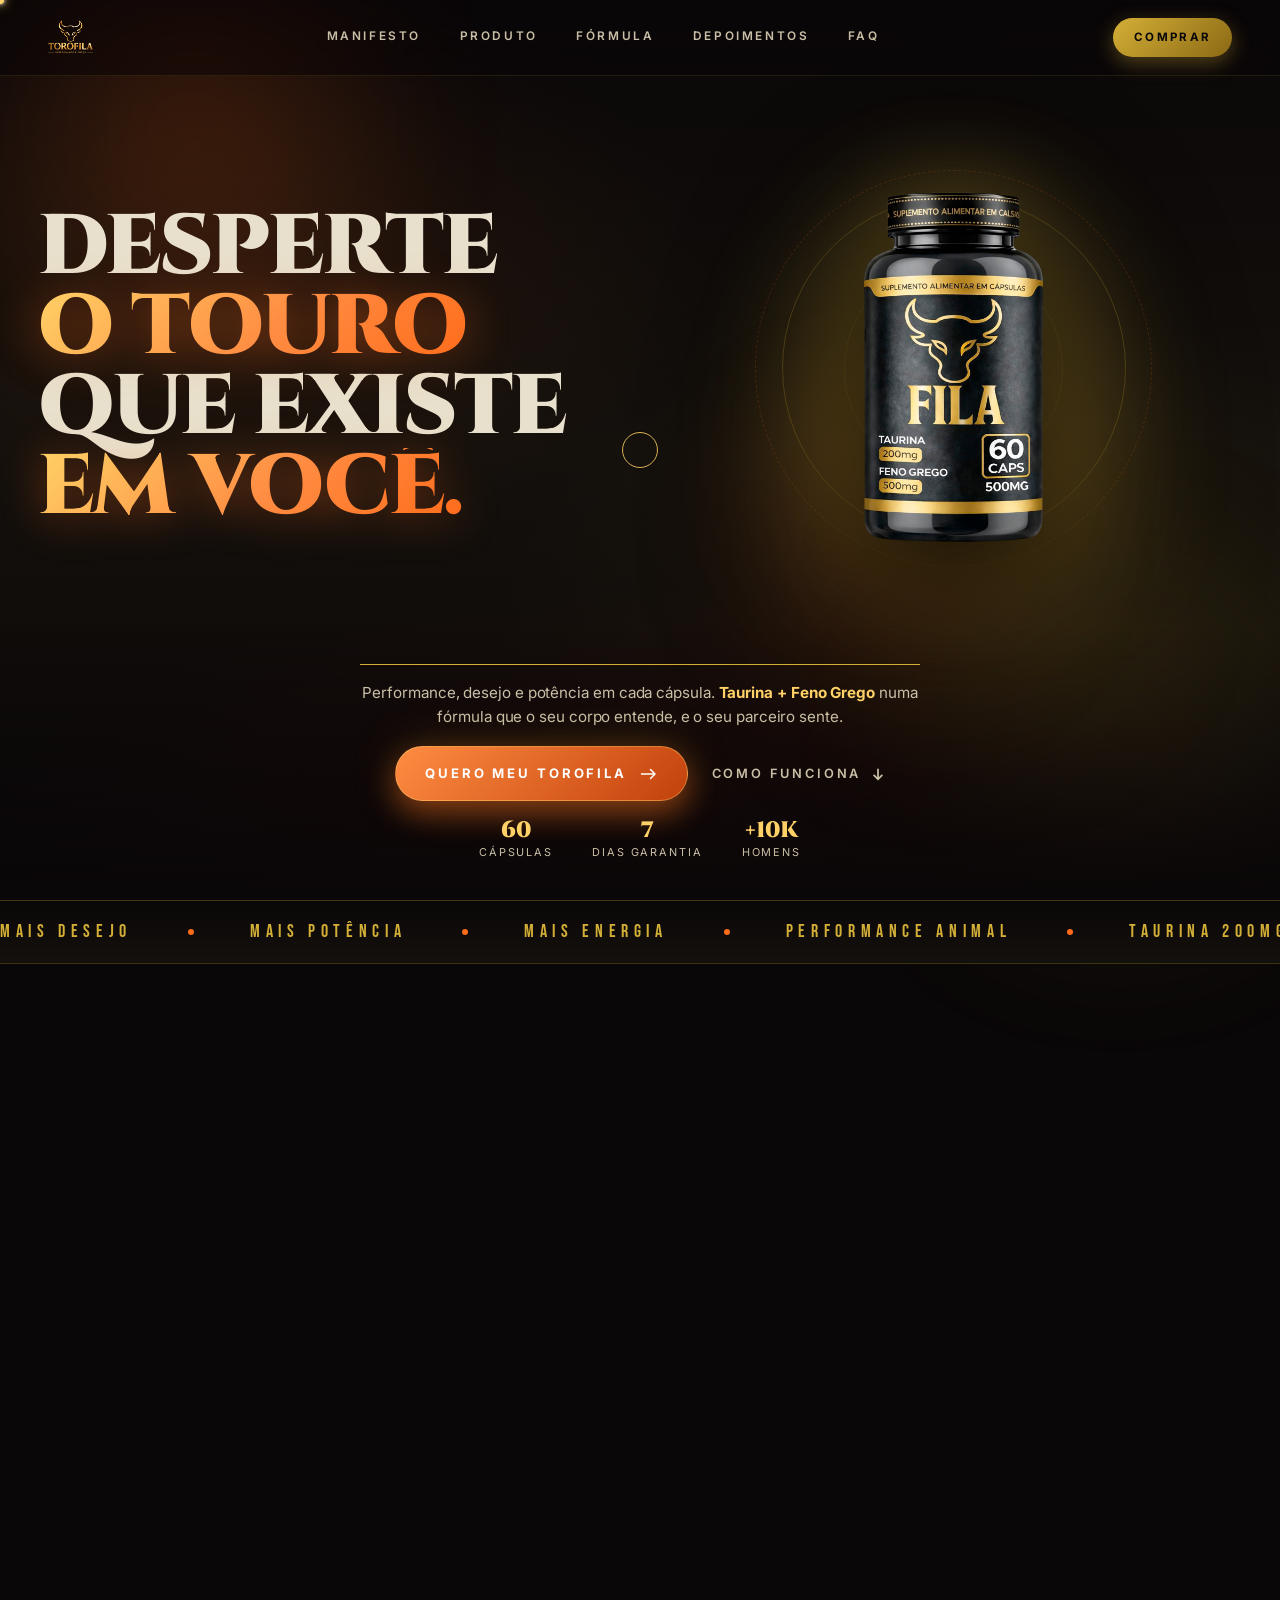
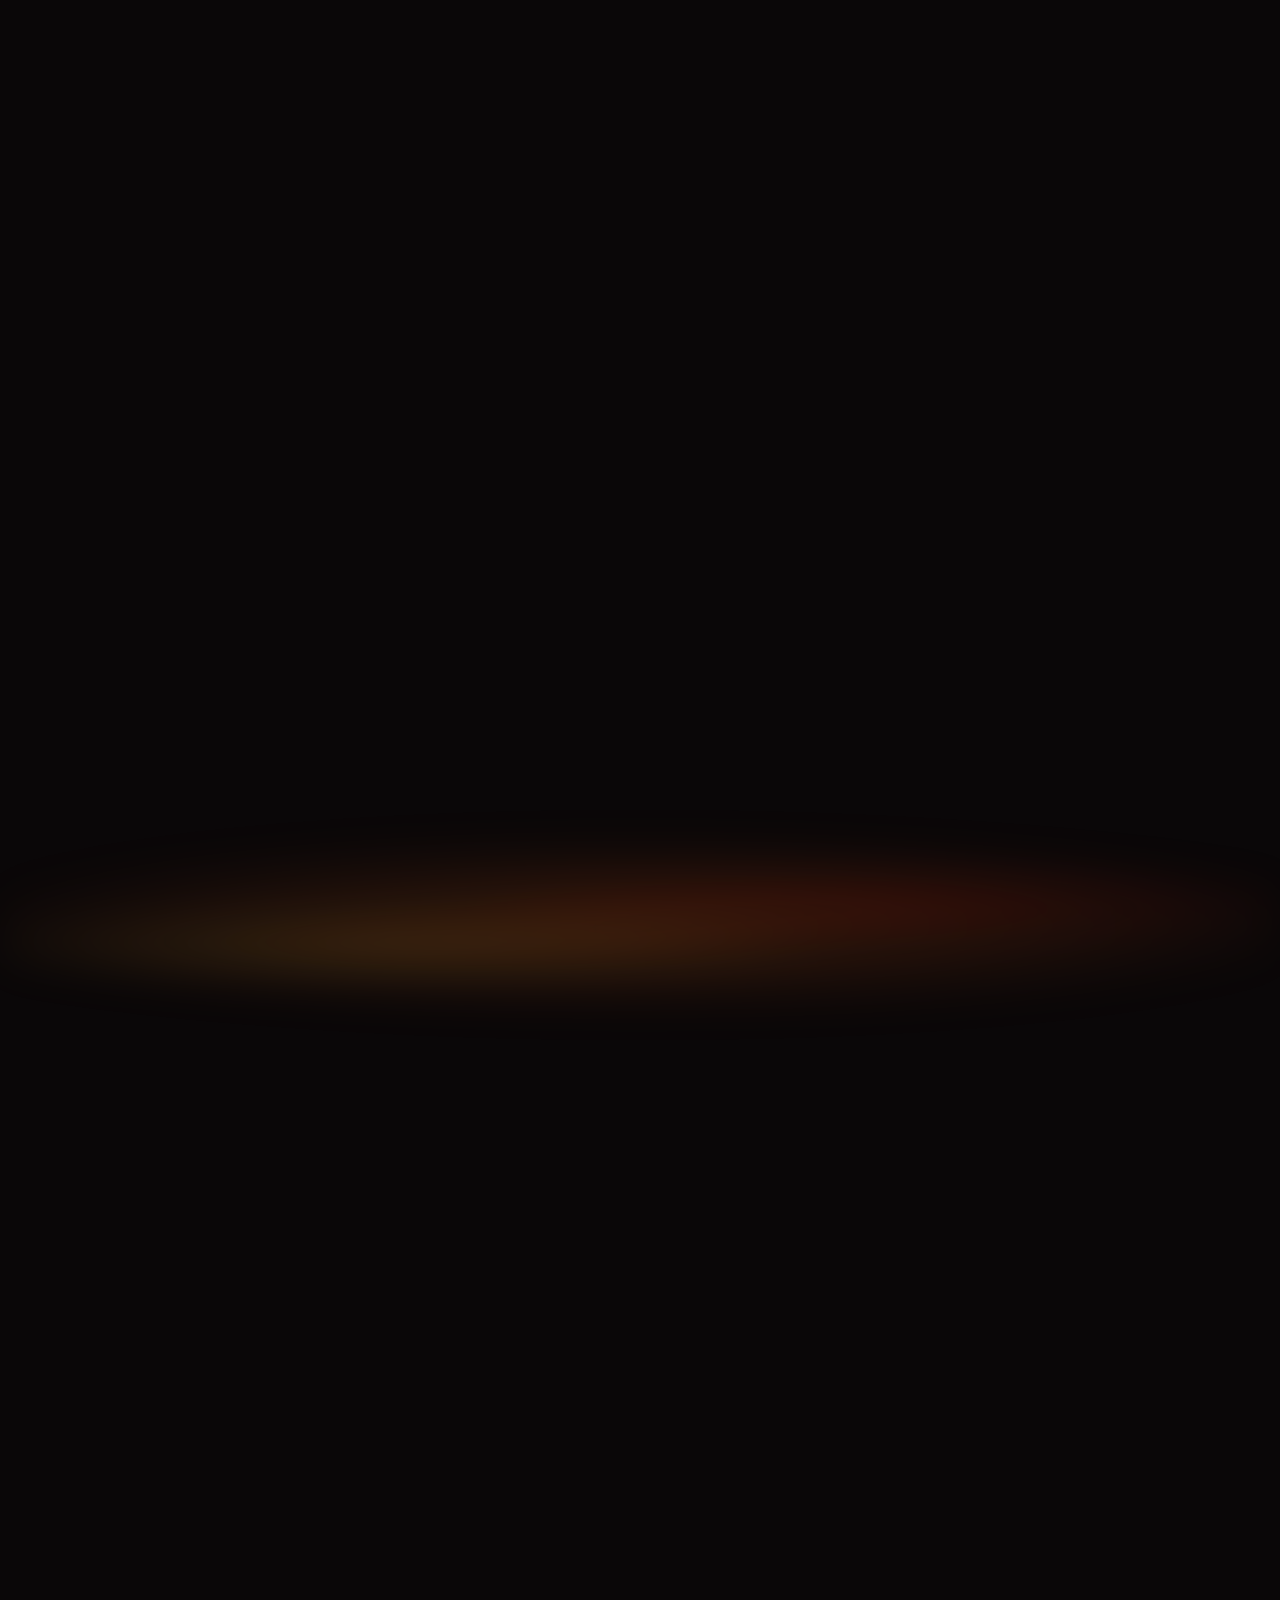
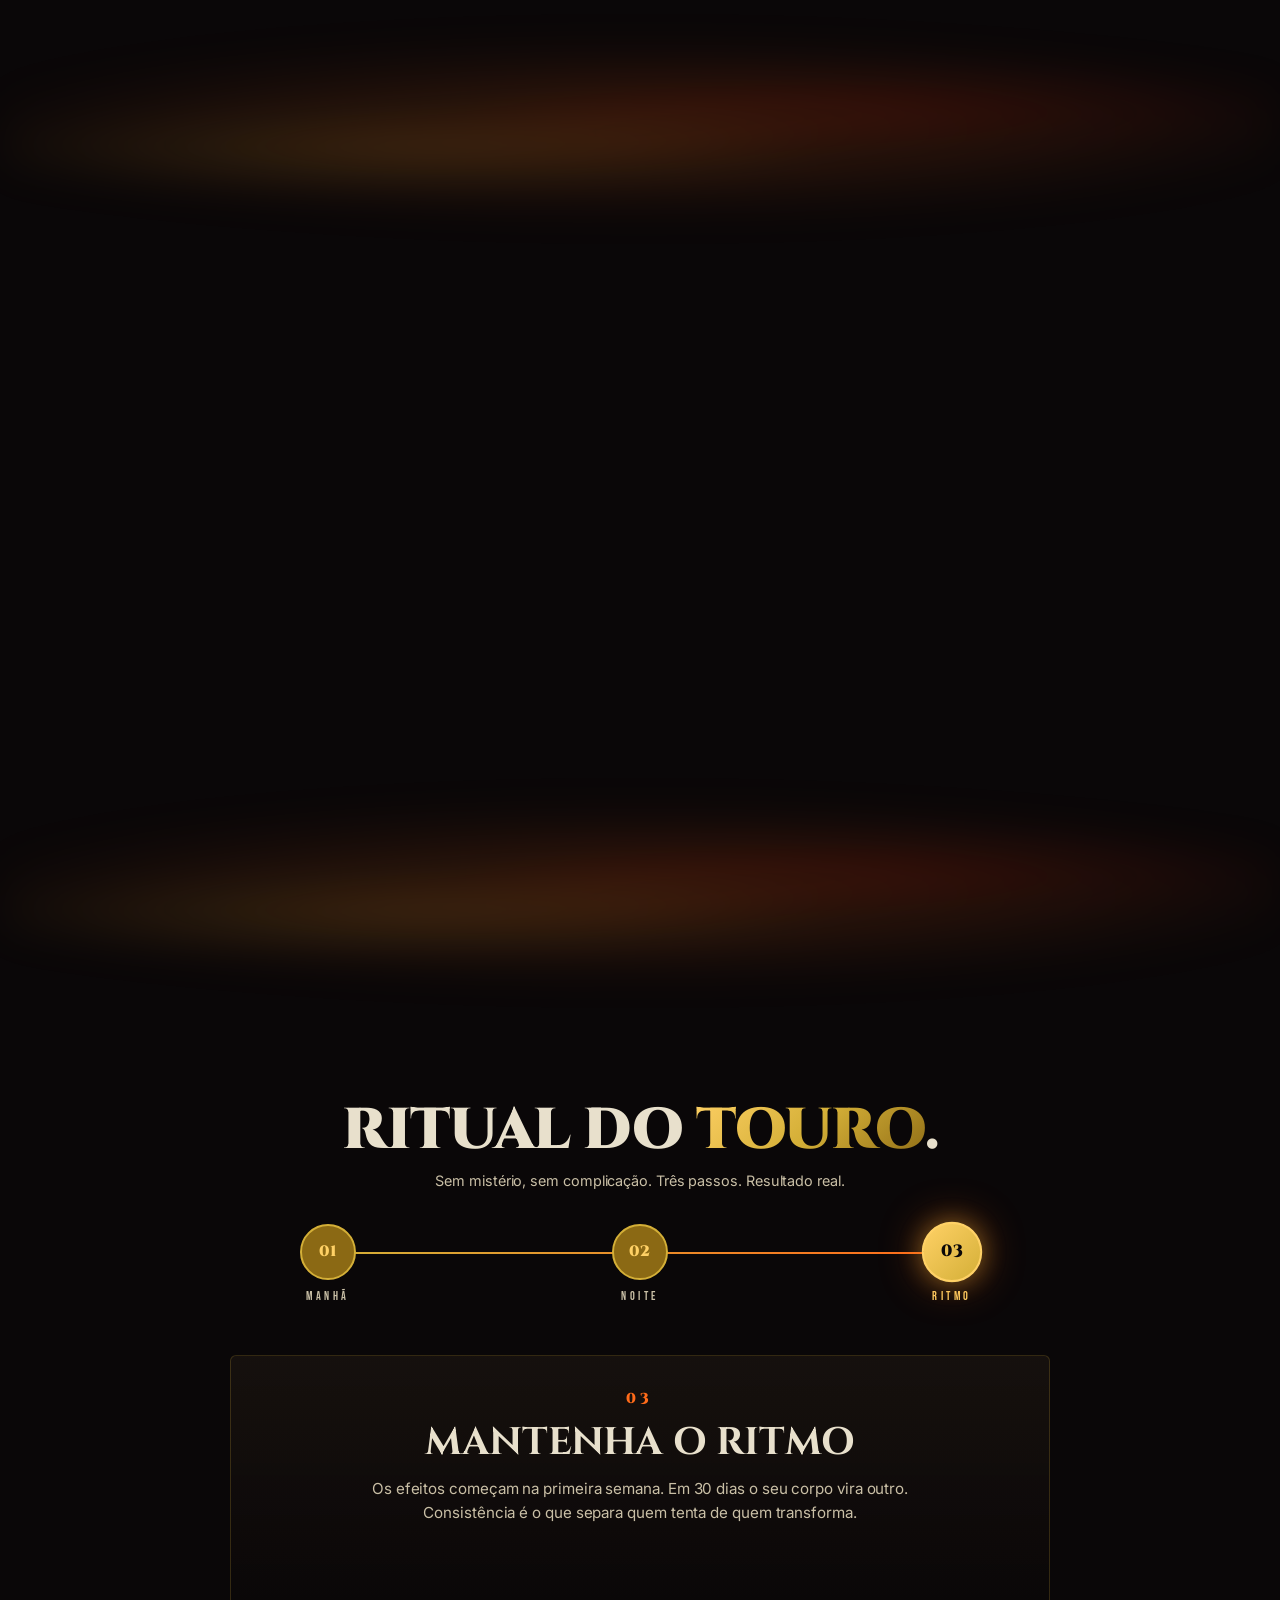
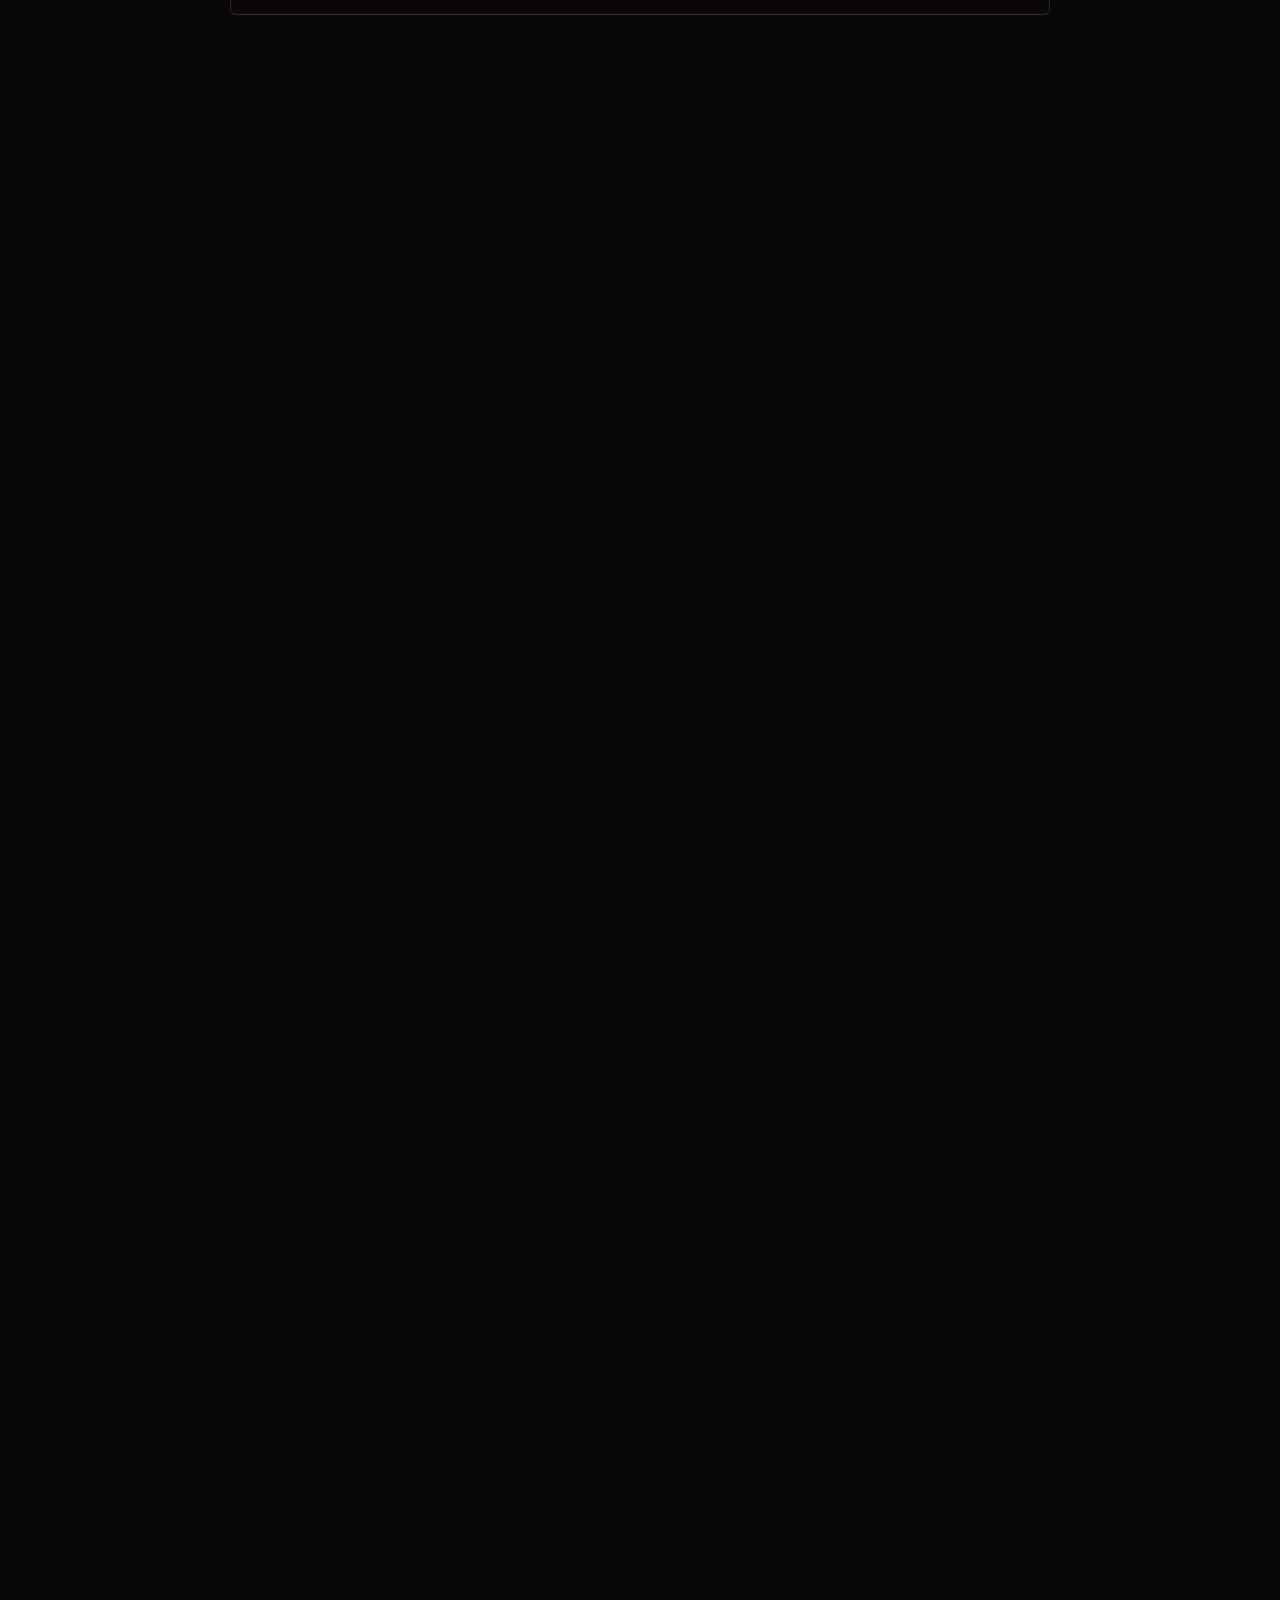
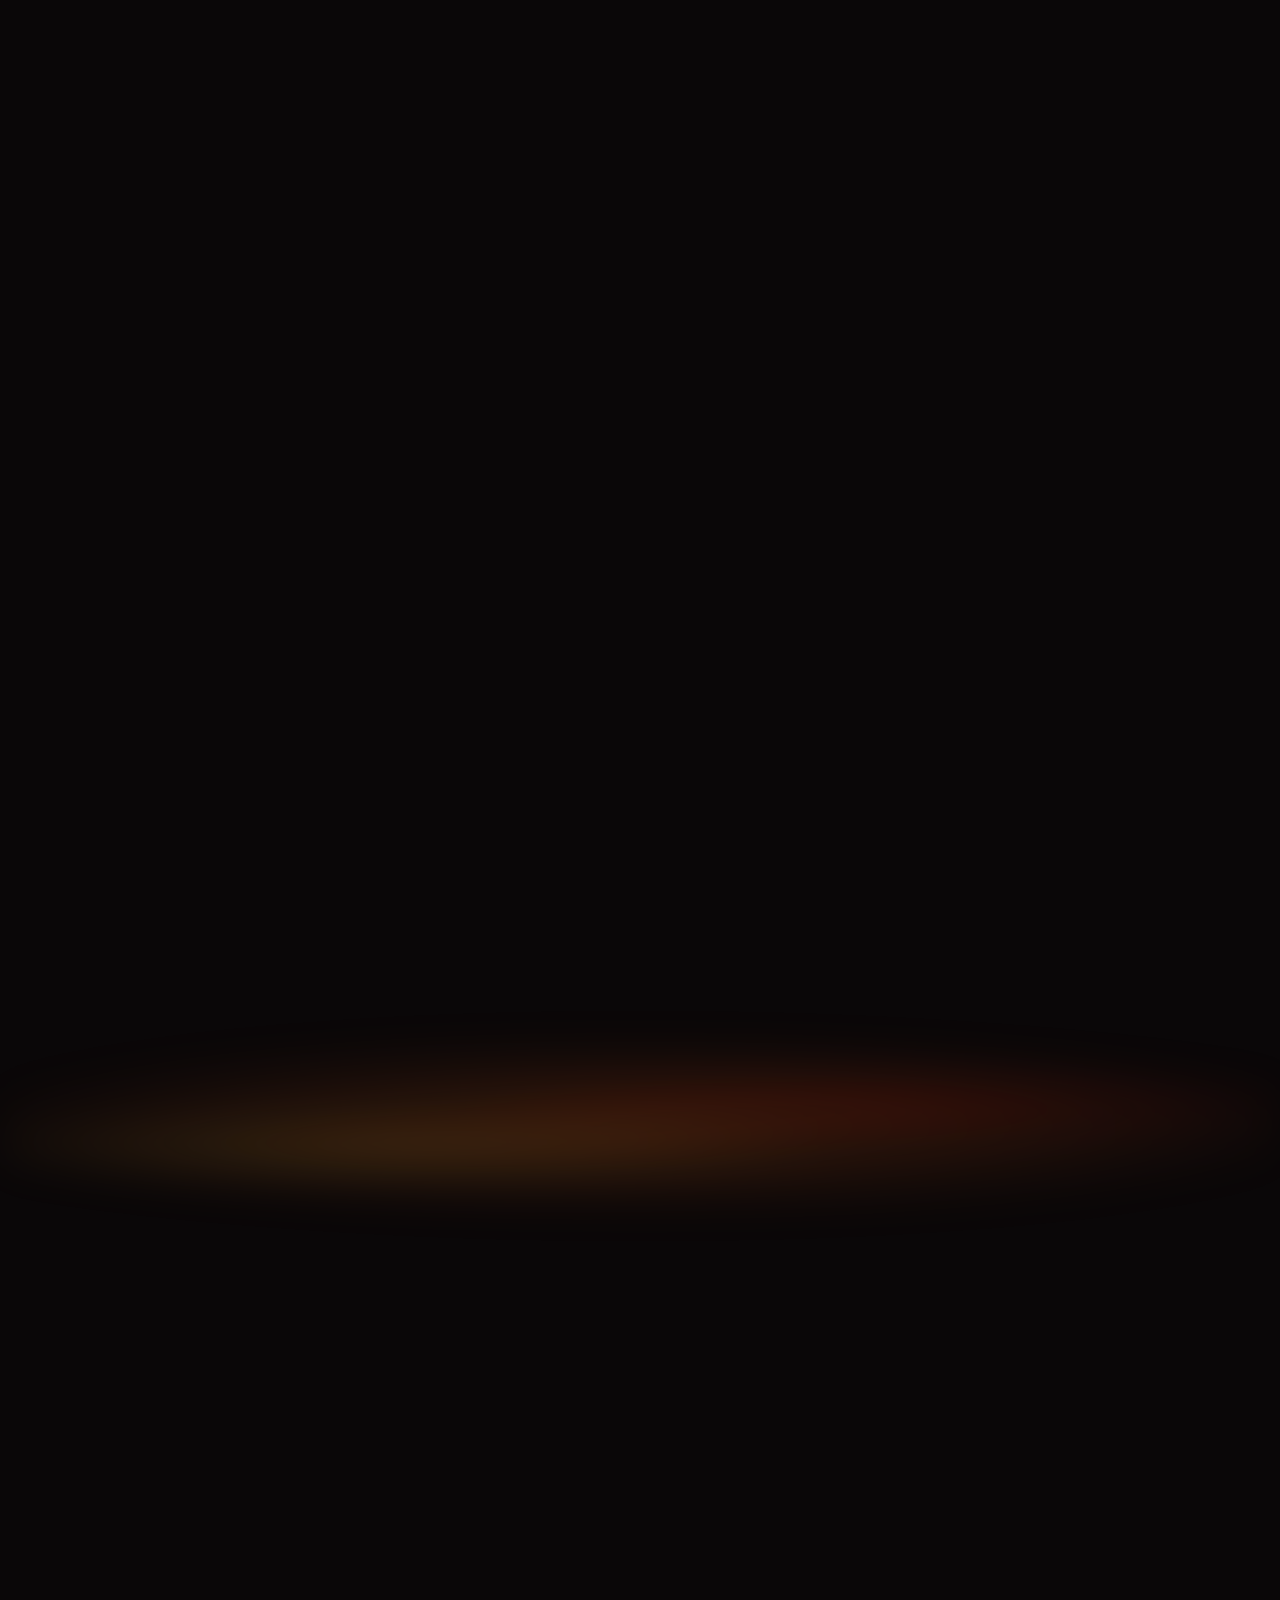
==== torofila-landing/index.html @ 02c619f7 "Add files via upload" ====
<!DOCTYPE html>
<html lang="pt-BR">
<head>
  <meta charset="UTF-8" />
  <meta name="viewport" content="width=device-width, initial-scale=1.0" />
  <title>Torofila — Performance, Desejo e Potência em Cápsula</title>

  <link rel="icon" type="image/png" href="assets/logo.png" />
  <link rel="apple-touch-icon" href="assets/logo.png" />

  <meta name="description" content="Torofila desperta o touro que existe em você. Taurina + Feno Grego em cápsula. Performance, desejo e potência onde importa." />
  <meta name="theme-color" content="#0A0708" />

  <meta property="og:type" content="website" />
  <meta property="og:title" content="Torofila — Desperte o Touro em Você" />
  <meta property="og:description" content="Taurina + Feno Grego. Mais desejo, mais performance, mais virilidade." />
  <meta property="og:image" content="assets/pote.png" />

  <meta name="twitter:card" content="summary_large_image" />
  <meta name="twitter:title" content="Torofila — Desperte o Touro em Você" />
  <meta name="twitter:description" content="Performance, desejo e potência em cápsula." />
  <meta name="twitter:image" content="assets/pote.png" />

  <link rel="preconnect" href="https://fonts.googleapis.com" />
  <link rel="preconnect" href="https://fonts.gstatic.com" crossorigin />
  <link href="https://fonts.googleapis.com/css2?family=Cinzel:wght@400;700;900&family=Bebas+Neue&family=Inter:wght@300;400;500;600;700&display=swap" rel="stylesheet" />

  <link rel="stylesheet" href="styles/reset.css" />
  <link rel="stylesheet" href="styles/main.css" />
</head>
<body class="is-loading">

<!-- ════════════════════════════════ LOADING ════════════════════════════════ -->
<div class="loader" id="loader" aria-hidden="true">
  <img class="loader__logo" src="assets/logo.png" alt="" />
  <span class="loader__line"></span>
</div>

<!-- ════════════════════════════════ ATMOSFERA ════════════════════════════════ -->
<div class="universe-bg" aria-hidden="true"></div>
<div class="universe-noise" aria-hidden="true"></div>
<div class="ember-cloud ember-cloud-1" aria-hidden="true"></div>
<div class="ember-cloud ember-cloud-2" aria-hidden="true"></div>
<div class="ember-cloud ember-cloud-3" aria-hidden="true"></div>
<div class="sparks-layer" aria-hidden="true">
  <span class="spark spark-1"></span>
  <span class="spark spark-2"></span>
  <span class="spark spark-3"></span>
  <span class="spark spark-4"></span>
  <span class="spark spark-5"></span>
  <span class="spark spark-6"></span>
  <span class="spark spark-7"></span>
  <span class="spark spark-8"></span>
</div>

<!-- ════════════════════════════════ CURSOR ════════════════════════════════ -->
<div class="cursor" aria-hidden="true">
  <span class="cursor__dot"></span>
  <span class="cursor__ring"></span>
</div>

<!-- ════════════════════════════════ PROGRESS ════════════════════════════════ -->
<div class="progress" id="progress" aria-hidden="true"></div>

<!-- ════════════════════════════════ NAV ════════════════════════════════ -->
<nav class="nav" id="nav">
  <a class="nav__logo" href="#hero" aria-label="Torofila">
    <img src="assets/logo.png" alt="Torofila" />
  </a>
  <ul class="nav__links">
    <li><a href="#manifesto">Manifesto</a></li>
    <li><a href="#produto">Produto</a></li>
    <li><a href="#formula">Fórmula</a></li>
    <li><a href="#depoimentos">Depoimentos</a></li>
    <li><a href="#faq">FAQ</a></li>
  </ul>
  <a class="nav__cta" href="#kits">
    <span>Comprar</span>
  </a>
</nav>

<!-- ════════════════════════════════ HERO ════════════════════════════════ -->
<section class="hero" id="hero">
  <div class="hero__title-wrap">
    <h1 class="hero__title">
      Desperte<br/>
      <em>o touro</em><br/>
      que existe<br/>
      <em>em você.</em>
    </h1>
  </div>

  <div class="hero__product">
    <span class="hero__product-ring" aria-hidden="true"></span>
    <span class="hero__product-glow" aria-hidden="true"></span>
    <div class="hero__product-img">
      <img src="assets/pote.png" alt="Pote Torofila, 60 cápsulas com taurina e feno grego" fetchpriority="high" decoding="async" />
    </div>
    <span class="hero__product-pedestal" aria-hidden="true"></span>
  </div>

  <div class="hero__bottom">
    <p class="hero__lede">
      Performance, desejo e potência em cada cápsula. <strong style="color: var(--gold-bright);">Taurina + Feno Grego</strong> numa fórmula que o seu corpo entende, e o seu parceiro sente.
    </p>
    <div class="hero__actions">
      <a class="btn-primary" href="#kits">
        <span>Quero meu Torofila</span>
        <svg viewBox="0 0 24 16" aria-hidden="true">
          <path d="M2 8 L20 8 M14 2 L20 8 L14 14" fill="none" stroke="currentColor" stroke-width="2" stroke-linecap="round" stroke-linejoin="round"/>
        </svg>
      </a>
      <a class="btn-ghost" href="#manifesto">
        <span>Como funciona</span>
        <svg viewBox="0 0 16 16" fill="none" stroke="currentColor" stroke-width="2"><path d="M8 2 L8 14 M3 9 L8 14 L13 9"/></svg>
      </a>
    </div>
    <div class="hero__quick-stats">
      <span><strong>60</strong>Cápsulas</span>
      <span><strong>7</strong>Dias garantia</span>
      <span><strong>+10K</strong>Homens</span>
    </div>
  </div>

  <span class="hero__floor" aria-hidden="true"></span>
</section>

<!-- ════════════════════════════════ MARQUEE ════════════════════════════════ -->
<div class="marquee">
  <div class="marquee__track">
    <span>Mais Desejo</span><i></i>
    <span>Mais Potência</span><i></i>
    <span>Mais Energia</span><i></i>
    <span>Performance Animal</span><i></i>
    <span>Taurina 200mg</span><i></i>
    <span>Feno Grego 500mg</span><i></i>
    <span>60 Cápsulas</span><i></i>
    <span>Frete Grátis</span><i></i>
    <span>Garantia 7 Dias</span><i></i>
    <!-- duplicado pra loop seamless -->
    <span>Mais Desejo</span><i></i>
    <span>Mais Potência</span><i></i>
    <span>Mais Energia</span><i></i>
    <span>Performance Animal</span><i></i>
    <span>Taurina 200mg</span><i></i>
    <span>Feno Grego 500mg</span><i></i>
    <span>60 Cápsulas</span><i></i>
    <span>Frete Grátis</span><i></i>
    <span>Garantia 7 Dias</span><i></i>
  </div>
</div>

<!-- ════════════════════════════════ MANIFESTO ════════════════════════════════ -->
<section class="manifesto reveal" id="manifesto">
  <div class="manifesto__bg" aria-hidden="true">
    <img src="assets/bg-manifesto-clean.jpg" alt="" loading="lazy" decoding="async" onerror="this.src='assets/bg-manifesto.jpg'" />
  </div>
  <div class="manifesto__overlay" aria-hidden="true"></div>
  <div class="manifesto__grain" aria-hidden="true"></div>

  <div class="manifesto__content">
    <p class="manifesto__big">
      Não é só sobre <em>desempenho.</em><br/>
      É sobre o <em>homem</em> que você ainda pode ser.
    </p>
    <p class="manifesto__lede">
      O cansaço chegou cedo. A vontade sumiu sem avisar. Você vê no espelho um cara que ainda tem fôlego, mas o corpo joga contra. <strong style="color: var(--gold-bright);">Torofila não é mágica, é química.</strong> Taurina e Feno Grego são compostos que o seu corpo conhece, e que faltavam pra você voltar a sentir tesão, vigor e confiança onde mais importa.
    </p>
  </div>
</section>

<!-- ════════════════════════════════ PAIN POINTS ════════════════════════════════ -->
<section class="section reveal">
  <div class="section__inner">
    <div class="section__head">
      <h2 class="section__title">Você <em>não está sozinho</em>.</h2>
      <p class="section__sub">A queda de libido e energia atinge 1 em cada 3 homens depois dos 30. Mas isso não precisa ser o seu novo normal.</p>
    </div>

    <div class="pain-grid">
      <div class="pain-card">
        <div class="pain-card__icon">
          <svg viewBox="0 0 24 24" fill="none" stroke="currentColor" stroke-width="2" stroke-linecap="round" stroke-linejoin="round"><circle cx="12" cy="12" r="10"/><path d="M8 15s1.5-2 4-2 4 2 4 2"/><line x1="9" y1="9" x2="9.01" y2="9"/><line x1="15" y1="9" x2="15.01" y2="9"/></svg>
        </div>
        <h3 class="pain-card__title">A vontade sumiu</h3>
        <p class="pain-card__text">Acabou o dia, deita na cama e dorme. O desejo que era automático virou exceção rara.</p>
      </div>

      <div class="pain-card">
        <div class="pain-card__icon">
          <svg viewBox="0 0 24 24" fill="none" stroke="currentColor" stroke-width="2" stroke-linecap="round" stroke-linejoin="round"><polyline points="13 2 3 14 12 14 11 22 21 10 12 10 13 2"/></svg>
        </div>
        <h3 class="pain-card__title">Cansaço o dia inteiro</h3>
        <p class="pain-card__text">Café não resolve mais. Você acorda já sem energia pro que o dia exige, quanto mais pra noite.</p>
      </div>

      <div class="pain-card">
        <div class="pain-card__icon">
          <svg viewBox="0 0 24 24" fill="none" stroke="currentColor" stroke-width="2" stroke-linecap="round" stroke-linejoin="round"><path d="M19 21l-7-5-7 5V5a2 2 0 0 1 2-2h10a2 2 0 0 1 2 2v16z"/></svg>
        </div>
        <h3 class="pain-card__title">Performance abaixo</h3>
        <p class="pain-card__text">Não é só o desempenho: é a confiança que vai junto. E disso ninguém quer falar.</p>
      </div>

      <div class="pain-card">
        <div class="pain-card__icon">
          <svg viewBox="0 0 24 24" fill="none" stroke="currentColor" stroke-width="2" stroke-linecap="round" stroke-linejoin="round"><path d="M21 12.79A9 9 0 1 1 11.21 3 7 7 0 0 0 21 12.79z"/></svg>
        </div>
        <h3 class="pain-card__title">Insônia ou sono pesado</h3>
        <p class="pain-card__text">Dorme mal, acorda travado. O sono não recarrega mais — só passa o tempo.</p>
      </div>

      <div class="pain-card">
        <div class="pain-card__icon">
          <svg viewBox="0 0 24 24" fill="none" stroke="currentColor" stroke-width="2" stroke-linecap="round" stroke-linejoin="round"><path d="M12 2L2 7l10 5 10-5-10-5z"/><path d="M2 17l10 5 10-5"/><path d="M2 12l10 5 10-5"/></svg>
        </div>
        <h3 class="pain-card__title">Tomou tudo que prometia</h3>
        <p class="pain-card__text">Já gastou em produto que prometia milagre e entregou efeito colateral. Cansou.</p>
      </div>

      <div class="pain-card">
        <div class="pain-card__icon">
          <svg viewBox="0 0 24 24" fill="none" stroke="currentColor" stroke-width="2" stroke-linecap="round" stroke-linejoin="round"><circle cx="12" cy="12" r="10"/><line x1="12" y1="8" x2="12" y2="12"/><line x1="12" y1="16" x2="12.01" y2="16"/></svg>
        </div>
        <h3 class="pain-card__title">Não fala disso com ninguém</h3>
        <p class="pain-card__text">Falar de "performance" virou tabu. Mas calar só piora, porque o corpo continua pedindo solução.</p>
      </div>
    </div>
  </div>
</section>

<div class="divider"></div>

<!-- ════════════════════════════════ PRODUCT SHOWCASE ════════════════════════════════ -->
<section class="product-showcase reveal" id="produto">
  <div class="product-showcase__inner">
    <div class="product-showcase__visual">
      <span class="product-bg-text" aria-hidden="true">FILA</span>
      <span class="product-img-glow" aria-hidden="true"></span>
      <div class="product-img">
        <img src="assets/pote.png" alt="Pote Torofila — 60 cápsulas com taurina e feno grego" loading="lazy" decoding="async" />
      </div>
    </div>

    <div class="product-showcase__copy">
      <h2>Fórmula que <em>acorda</em> o homem.</h2>
      <p style="font-size: 1.05rem; line-height: 1.6; color: var(--bone-soft); max-width: 50ch;">
        Cápsula de origem natural, vegetal, sem hormônio sintético. Combina dois compostos que a ciência conhece há décadas em uma dose que faz diferença real, não placebo.
      </p>

      <ul class="benefits-list">
        <li>
          <svg viewBox="0 0 24 24" fill="none" stroke="currentColor" stroke-width="2.5" stroke-linecap="round" stroke-linejoin="round"><polyline points="20 6 9 17 4 12"/></svg>
          <span><strong>Aumenta a libido:</strong> desejo de volta, sem espera nem desculpa.</span>
        </li>
        <li>
          <svg viewBox="0 0 24 24" fill="none" stroke="currentColor" stroke-width="2.5" stroke-linecap="round" stroke-linejoin="round"><polyline points="20 6 9 17 4 12"/></svg>
          <span><strong>Mais energia e vigor:</strong> pro treino, pro trabalho e pra noite.</span>
        </li>
        <li>
          <svg viewBox="0 0 24 24" fill="none" stroke="currentColor" stroke-width="2.5" stroke-linecap="round" stroke-linejoin="round"><polyline points="20 6 9 17 4 12"/></svg>
          <span><strong>Performance e potência:</strong> desempenho que dura entre quatro paredes.</span>
        </li>
        <li>
          <svg viewBox="0 0 24 24" fill="none" stroke="currentColor" stroke-width="2.5" stroke-linecap="round" stroke-linejoin="round"><polyline points="20 6 9 17 4 12"/></svg>
          <span><strong>Recuperação muscular:</strong> taurina ajuda o seu corpo a aguentar mais.</span>
        </li>
        <li>
          <svg viewBox="0 0 24 24" fill="none" stroke="currentColor" stroke-width="2.5" stroke-linecap="round" stroke-linejoin="round"><polyline points="20 6 9 17 4 12"/></svg>
          <span><strong>Sem efeitos colaterais:</strong> fórmula natural, sem causar dependência.</span>
        </li>
        <li>
          <svg viewBox="0 0 24 24" fill="none" stroke="currentColor" stroke-width="2.5" stroke-linecap="round" stroke-linejoin="round"><polyline points="20 6 9 17 4 12"/></svg>
          <span><strong>Confiança de volta:</strong> porque o corpo manda recado pra cabeça.</span>
        </li>
      </ul>
    </div>
  </div>
</section>

<div class="divider"></div>

<!-- ════════════════════════════════ FÓRMULA ════════════════════════════════ -->
<section class="formula reveal" id="formula">
  <div class="section__inner">
    <div class="section__head">
      <h2 class="section__title">Duas moléculas. <em>Uma missão.</em></h2>
      <p class="section__sub">Não é fórmula secreta nem ingrediente exótico. É química que o corpo masculino reconhece, em dose que entrega resultado.</p>
    </div>

    <div class="formula__grid">
      <article class="formula-card">
        <span class="formula-card__badge">Composto 01</span>
        <h3 class="formula-card__name">Taurina</h3>
        <span class="formula-card__dose">200 mg · por cápsula</span>
        <p class="formula-card__text">
          Aminoácido condicional que o corpo produz, mas em quantidade insuficiente depois dos 30. Atua direto no sistema nervoso central, melhora foco, ajuda a recuperação muscular e regula a circulação. Resultado prático: mais energia mental e física no momento certo.
        </p>
        <ul class="formula-card__pills">
          <li>Energia</li>
          <li>Foco</li>
          <li>Circulação</li>
          <li>Recuperação</li>
        </ul>
      </article>

      <article class="formula-card">
        <span class="formula-card__badge">Composto 02</span>
        <h3 class="formula-card__name">Feno-Grego</h3>
        <span class="formula-card__dose">500 mg · por cápsula</span>
        <p class="formula-card__text">
          Erva milenar usada há mais de 3.000 anos em culturas que valorizavam virilidade. Estudos modernos mostram impacto direto na regulação dos níveis de testosterona livre, libido e desempenho sexual masculino. Não é mito: é planta que faz o homem voltar a sentir o homem.
        </p>
        <ul class="formula-card__pills">
          <li>Libido</li>
          <li>Testosterona</li>
          <li>Performance</li>
          <li>Vigor</li>
        </ul>
      </article>
    </div>
  </div>
</section>

<div class="divider"></div>

<!-- ════════════════════════════════ RITUAL · jornada scroll-driven ════════════════════════════════ -->
<section class="ritual-journey" id="ritual" data-steps="3">
  <div class="ritual-journey__sticky">
    <div class="ritual-journey__head">
      <h2 class="section__title">Ritual do <em>Touro</em>.</h2>
      <p class="section__sub">Sem mistério, sem complicação. Três passos. Resultado real.</p>
    </div>

    <div class="ritual-journey__progress">
      <div class="ritual-journey__progress-track">
        <div class="ritual-journey__progress-fill" id="ritualProgressFill"></div>
      </div>
      <div class="ritual-journey__dots">
        <button class="ritual-journey__dot is-active" data-idx="0" type="button">
          <span class="ritual-journey__dot-num">01</span>
          <span class="ritual-journey__dot-label">Manhã</span>
        </button>
        <button class="ritual-journey__dot" data-idx="1" type="button">
          <span class="ritual-journey__dot-num">02</span>
          <span class="ritual-journey__dot-label">Noite</span>
        </button>
        <button class="ritual-journey__dot" data-idx="2" type="button">
          <span class="ritual-journey__dot-num">03</span>
          <span class="ritual-journey__dot-label">Ritmo</span>
        </button>
      </div>
    </div>

    <div class="ritual-journey__stage">
      <article class="ritual-journey__step is-active" data-idx="0">
        <span class="ritual-journey__step-num">01</span>
        <h3 class="ritual-journey__step-title">Tome de manhã</h3>
        <p class="ritual-journey__step-text">Uma cápsula com água, em jejum ou no café. Começa a agir já no primeiro dia, despertando o corpo antes do mundo despertar você.</p>
      </article>
      <article class="ritual-journey__step" data-idx="1">
        <span class="ritual-journey__step-num">02</span>
        <h3 class="ritual-journey__step-title">Reforce à noite</h3>
        <p class="ritual-journey__step-text">Outra cápsula 30 a 40 minutos antes da relação ou do treino mais pesado. É aí que o pico aparece, e o seu corpo entrega o que prometeu.</p>
      </article>
      <article class="ritual-journey__step" data-idx="2">
        <span class="ritual-journey__step-num">03</span>
        <h3 class="ritual-journey__step-title">Mantenha o ritmo</h3>
        <p class="ritual-journey__step-text">Os efeitos começam na primeira semana. Em 30 dias o seu corpo vira outro. Consistência é o que separa quem tenta de quem transforma.</p>
      </article>
    </div>
  </div>
</section>

<!-- ════════════════════════════════ STATS ════════════════════════════════ -->
<section class="stats reveal">
  <div class="section__inner">
    <div class="stats__grid">
      <div class="stat">
        <div class="stat__num"><span data-count="10000">0</span>+</div>
        <div class="stat__label">Homens<br/>Despertaram</div>
      </div>
      <div class="stat">
        <div class="stat__num"><span data-count="97">0</span>%</div>
        <div class="stat__label">Recomendariam<br/>a um amigo</div>
      </div>
      <div class="stat">
        <div class="stat__num"><span data-count="7">0</span></div>
        <div class="stat__label">Dias de<br/>Garantia total</div>
      </div>
      <div class="stat">
        <div class="stat__num"><span data-count="60">0</span></div>
        <div class="stat__label">Cápsulas<br/>por pote</div>
      </div>
    </div>
  </div>
</section>

<!-- ════════════════════════════════ DEPOIMENTOS ════════════════════════════════ -->
<section class="testimonials reveal" id="depoimentos">
  <div class="section__inner">
    <div class="section__head">
      <h2 class="section__title">Homens que <em>voltaram</em> pra dentro de casa.</h2>
      <p class="section__sub">Não é depoimento de ator pago. É homem que tomou, sentiu e voltou pra contar.</p>
    </div>
  </div>

  <div class="testimonials__viewport">
    <div class="testimonials__track">
      <article class="testimonial">
        <div class="testimonial__stars">★★★★★</div>
        <p class="testimonial__quote">No quinto dia minha esposa me perguntou o que tinha mudado. Eu só sorri. Agora ela quer que eu nunca pare.</p>
        <div class="testimonial__author">
          <div class="testimonial__avatar">RC</div>
          <div>
            <div class="testimonial__name">Rodrigo C.</div>
            <div class="testimonial__meta">42 anos · São Paulo</div>
          </div>
        </div>
      </article>

      <article class="testimonial">
        <div class="testimonial__stars">★★★★★</div>
        <p class="testimonial__quote">Tomei vários e todos me deixavam de cabeça quente. Esse é o primeiro que entrega o que promete sem efeito ruim. Voltei a ter desejo todo dia.</p>
        <div class="testimonial__author">
          <div class="testimonial__avatar">TM</div>
          <div>
            <div class="testimonial__name">Thiago M.</div>
            <div class="testimonial__meta">38 anos · Belo Horizonte</div>
          </div>
        </div>
      </article>

      <article class="testimonial">
        <div class="testimonial__stars">★★★★★</div>
        <p class="testimonial__quote">Achei que era idade. Não era. Em duas semanas voltei a acordar com vontade, e a noite virou minha de novo.</p>
        <div class="testimonial__author">
          <div class="testimonial__avatar">AS</div>
          <div>
            <div class="testimonial__name">Alexandre S.</div>
            <div class="testimonial__meta">47 anos · Curitiba</div>
          </div>
        </div>
      </article>

      <article class="testimonial">
        <div class="testimonial__stars">★★★★★</div>
        <p class="testimonial__quote">Performance dobrou no treino e na cama. Minha namorada agradece. Eu também.</p>
        <div class="testimonial__author">
          <div class="testimonial__avatar">FB</div>
          <div>
            <div class="testimonial__name">Felipe B.</div>
            <div class="testimonial__meta">31 anos · Rio de Janeiro</div>
          </div>
        </div>
      </article>

      <article class="testimonial">
        <div class="testimonial__stars">★★★★★</div>
        <p class="testimonial__quote">Cansaço crônico era a regra. Hoje, depois de um mês, é exceção. Voltei a ter o vigor que tinha aos 25.</p>
        <div class="testimonial__author">
          <div class="testimonial__avatar">DV</div>
          <div>
            <div class="testimonial__name">Daniel V.</div>
            <div class="testimonial__meta">44 anos · Porto Alegre</div>
          </div>
        </div>
      </article>

      <article class="testimonial">
        <div class="testimonial__stars">★★★★★</div>
        <p class="testimonial__quote">Achei que era marketing. Comprei pra testar. Sou homem novo e meu casamento agradece. Já tô no terceiro pote.</p>
        <div class="testimonial__author">
          <div class="testimonial__avatar">MR</div>
          <div>
            <div class="testimonial__name">Marco R.</div>
            <div class="testimonial__meta">52 anos · Salvador</div>
          </div>
        </div>
      </article>

      <!-- duplicação para loop infinito seamless -->
      <article class="testimonial" aria-hidden="true">
        <div class="testimonial__stars">★★★★★</div>
        <p class="testimonial__quote">No quinto dia minha esposa me perguntou o que tinha mudado. Eu só sorri. Agora ela quer que eu nunca pare.</p>
        <div class="testimonial__author">
          <div class="testimonial__avatar">RC</div>
          <div>
            <div class="testimonial__name">Rodrigo C.</div>
            <div class="testimonial__meta">42 anos · São Paulo</div>
          </div>
        </div>
      </article>
      <article class="testimonial" aria-hidden="true">
        <div class="testimonial__stars">★★★★★</div>
        <p class="testimonial__quote">Tomei vários e todos me deixavam de cabeça quente. Esse é o primeiro que entrega o que promete sem efeito ruim. Voltei a ter desejo todo dia.</p>
        <div class="testimonial__author">
          <div class="testimonial__avatar">TM</div>
          <div>
            <div class="testimonial__name">Thiago M.</div>
            <div class="testimonial__meta">38 anos · Belo Horizonte</div>
          </div>
        </div>
      </article>
      <article class="testimonial" aria-hidden="true">
        <div class="testimonial__stars">★★★★★</div>
        <p class="testimonial__quote">Achei que era idade. Não era. Em duas semanas voltei a acordar com vontade, e a noite virou minha de novo.</p>
        <div class="testimonial__author">
          <div class="testimonial__avatar">AS</div>
          <div>
            <div class="testimonial__name">Alexandre S.</div>
            <div class="testimonial__meta">47 anos · Curitiba</div>
          </div>
        </div>
      </article>
      <article class="testimonial" aria-hidden="true">
        <div class="testimonial__stars">★★★★★</div>
        <p class="testimonial__quote">Performance dobrou no treino e na cama. Minha namorada agradece. Eu também.</p>
        <div class="testimonial__author">
          <div class="testimonial__avatar">FB</div>
          <div>
            <div class="testimonial__name">Felipe B.</div>
            <div class="testimonial__meta">31 anos · Rio de Janeiro</div>
          </div>
        </div>
      </article>
      <article class="testimonial" aria-hidden="true">
        <div class="testimonial__stars">★★★★★</div>
        <p class="testimonial__quote">Cansaço crônico era a regra. Hoje, depois de um mês, é exceção. Voltei a ter o vigor que tinha aos 25.</p>
        <div class="testimonial__author">
          <div class="testimonial__avatar">DV</div>
          <div>
            <div class="testimonial__name">Daniel V.</div>
            <div class="testimonial__meta">44 anos · Porto Alegre</div>
          </div>
        </div>
      </article>
      <article class="testimonial" aria-hidden="true">
        <div class="testimonial__stars">★★★★★</div>
        <p class="testimonial__quote">Achei que era marketing. Comprei pra testar. Sou homem novo e meu casamento agradece. Já tô no terceiro pote.</p>
        <div class="testimonial__author">
          <div class="testimonial__avatar">MR</div>
          <div>
            <div class="testimonial__name">Marco R.</div>
            <div class="testimonial__meta">52 anos · Salvador</div>
          </div>
        </div>
      </article>
    </div>
  </div>
</section>

<div class="divider"></div>

<!-- ════════════════════════════════ KITS ════════════════════════════════ -->
<section class="kits reveal" id="kits">
  <span class="kits__bg-text" aria-hidden="true">FILA</span>

  <div class="section__inner">
    <div class="section__head">
      <h2 class="section__title">O <em>seu touro</em> está pronto.</h2>
      <p class="section__sub">Quanto mais consistência, mais transformação. Frete grátis em todos os kits. Garantia incondicional de 7 dias.</p>
    </div>

    <div class="kits__grid">

      <!-- KIT INICIAL -->
      <article class="kit kit--inicial">
        <span class="kit__badge">33% OFF</span>
        <div class="kit__visual">
          <span class="kit__visual-glow"></span>
          <div class="kit__visual-stack">
            <img src="assets/pote.png" alt="" loading="lazy" />
          </div>
        </div>

        <div class="kit__head">
          <h3 class="kit__name">Kit Inicial</h3>
        </div>

        <ul class="kit__features">
          <li><svg viewBox="0 0 24 24" fill="none" stroke="currentColor" stroke-width="2.5" stroke-linecap="round"><polyline points="20 6 9 17 4 12"/></svg><span>1 pote · 60 cápsulas</span></li>
          <li><svg viewBox="0 0 24 24" fill="none" stroke="currentColor" stroke-width="2.5" stroke-linecap="round"><polyline points="20 6 9 17 4 12"/></svg><span>Tratamento 30 dias</span></li>
          <li><svg viewBox="0 0 24 24" fill="none" stroke="currentColor" stroke-width="2.5" stroke-linecap="round"><polyline points="20 6 9 17 4 12"/></svg><span>Frete grátis Brasil</span></li>
          <li><svg viewBox="0 0 24 24" fill="none" stroke="currentColor" stroke-width="2.5" stroke-linecap="round"><polyline points="20 6 9 17 4 12"/></svg><span>Garantia 7 dias</span></li>
        </ul>

        <div class="kit__price">
          <span class="kit__price-old">De R$ 149,90</span>
          <span class="kit__price-now"><span class="currency">R$</span>99,90</span>
          <span class="kit__price-installment">Em até 12x de R$ 10,98</span>
        </div>

        <a class="kit__cta" href="https://app.coinzz.com.br/checkout/torofila-1-pote-voce-um-deus-grego-0" target="_blank" rel="noopener">
          <span>Comprar agora</span>
          <svg viewBox="0 0 24 16" aria-hidden="true">
            <path d="M2 8 L20 8 M14 2 L20 8 L14 14" fill="none" stroke="currentColor" stroke-width="2" stroke-linecap="round" stroke-linejoin="round"/>
          </svg>
        </a>
        <span class="kit__shipping">✦ Frete grátis ✦</span>
      </article>

      <!-- KIT TURBO -->
      <article class="kit kit--turbo kit--featured">
        <span class="kit__badge">43% OFF</span>
        <div class="kit__visual">
          <span class="kit__visual-glow"></span>
          <div class="kit__visual-stack">
            <img src="assets/pote.png" alt="" loading="lazy" />
            <img src="assets/pote.png" alt="" loading="lazy" />
          </div>
        </div>

        <div class="kit__head">
          <h3 class="kit__name">Kit Turbo</h3>
        </div>

        <ul class="kit__features">
          <li><svg viewBox="0 0 24 24" fill="none" stroke="currentColor" stroke-width="2.5" stroke-linecap="round"><polyline points="20 6 9 17 4 12"/></svg><span>2 potes · 120 cápsulas</span></li>
          <li><svg viewBox="0 0 24 24" fill="none" stroke="currentColor" stroke-width="2.5" stroke-linecap="round"><polyline points="20 6 9 17 4 12"/></svg><span>Tratamento 60 dias completo</span></li>
          <li><svg viewBox="0 0 24 24" fill="none" stroke="currentColor" stroke-width="2.5" stroke-linecap="round"><polyline points="20 6 9 17 4 12"/></svg><span>Frete grátis prioritário</span></li>
          <li><svg viewBox="0 0 24 24" fill="none" stroke="currentColor" stroke-width="2.5" stroke-linecap="round"><polyline points="20 6 9 17 4 12"/></svg><span>Economia de R$ 130</span></li>
          <li><svg viewBox="0 0 24 24" fill="none" stroke="currentColor" stroke-width="2.5" stroke-linecap="round"><polyline points="20 6 9 17 4 12"/></svg><span>Garantia 7 dias</span></li>
        </ul>

        <div class="kit__price">
          <span class="kit__price-old">De R$ 299,90</span>
          <span class="kit__price-now"><span class="currency">R$</span>169,90</span>
          <span class="kit__price-installment">Em até 12x de R$ 17,57</span>
        </div>

        <a class="kit__cta" href="https://app.coinzz.com.br/checkout/torofila-2-potes-resultados-bruto-0" target="_blank" rel="noopener">
          <span>Comprar agora</span>
          <svg viewBox="0 0 24 16" aria-hidden="true">
            <path d="M2 8 L20 8 M14 2 L20 8 L14 14" fill="none" stroke="currentColor" stroke-width="2" stroke-linecap="round" stroke-linejoin="round"/>
          </svg>
        </a>
        <span class="kit__shipping">✦ Frete grátis prioritário ✦</span>
      </article>

      <!-- KIT PREMIUM -->
      <article class="kit kit--premium">
        <span class="kit__badge">48% OFF</span>
        <div class="kit__visual">
          <span class="kit__visual-glow"></span>
          <div class="kit__visual-stack">
            <img src="assets/pote.png" alt="" loading="lazy" />
            <img src="assets/pote.png" alt="" loading="lazy" />
            <img src="assets/pote.png" alt="" loading="lazy" />
          </div>
        </div>

        <div class="kit__head">
          <h3 class="kit__name">Kit Premium</h3>
        </div>

        <ul class="kit__features">
          <li><svg viewBox="0 0 24 24" fill="none" stroke="currentColor" stroke-width="2.5" stroke-linecap="round"><polyline points="20 6 9 17 4 12"/></svg><span>3 potes · 180 cápsulas</span></li>
          <li><svg viewBox="0 0 24 24" fill="none" stroke="currentColor" stroke-width="2.5" stroke-linecap="round"><polyline points="20 6 9 17 4 12"/></svg><span>Tratamento 90 dias completo</span></li>
          <li><svg viewBox="0 0 24 24" fill="none" stroke="currentColor" stroke-width="2.5" stroke-linecap="round"><polyline points="20 6 9 17 4 12"/></svg><span>Frete grátis express</span></li>
          <li><svg viewBox="0 0 24 24" fill="none" stroke="currentColor" stroke-width="2.5" stroke-linecap="round"><polyline points="20 6 9 17 4 12"/></svg><span>Economia de R$ 220</span></li>
          <li><svg viewBox="0 0 24 24" fill="none" stroke="currentColor" stroke-width="2.5" stroke-linecap="round"><polyline points="20 6 9 17 4 12"/></svg><span>Garantia 7 dias</span></li>
        </ul>

        <div class="kit__price">
          <span class="kit__price-old">De R$ 449,90</span>
          <span class="kit__price-now"><span class="currency">R$</span>229,90</span>
          <span class="kit__price-installment">Em até 12x de R$ 25,26</span>
        </div>

        <a class="kit__cta" href="https://app.coinzz.com.br/checkout/torofila---3-potes-0" target="_blank" rel="noopener">
          <span>Comprar agora</span>
          <svg viewBox="0 0 24 16" aria-hidden="true">
            <path d="M2 8 L20 8 M14 2 L20 8 L14 14" fill="none" stroke="currentColor" stroke-width="2" stroke-linecap="round" stroke-linejoin="round"/>
          </svg>
        </a>
        <span class="kit__shipping">✦ Frete grátis express ✦</span>
      </article>

    </div>
  </div>
</section>

<!-- ════════════════════════════════ GARANTIA ════════════════════════════════ -->
<section class="guarantee reveal">
  <div class="guarantee__inner">
    <div class="guarantee__seal">
      <div class="guarantee__seal-content">
        <div class="guarantee__seal-num">7</div>
        <div class="guarantee__seal-label">Dias</div>
      </div>
    </div>
    <div class="guarantee__copy">
      <h3>Garantia <em>incondicional</em>.<br/>De homem pra homem.</h3>
      <p>
        Você toma por 7 dias. Se em qualquer momento sentir que o Torofila não te entregou o que prometemos, devolve a embalagem e a gente devolve cada centavo. Sem pergunta, sem burocracia, sem corre. <strong style="color: var(--gold-bright);">O risco é nosso. A transformação é sua.</strong>
      </p>
    </div>
  </div>
</section>

<!-- ════════════════════════════════ FAQ ════════════════════════════════ -->
<section class="faq reveal" id="faq">
  <div class="section__inner">
    <div class="section__head">
      <h2 class="section__title">Perguntas <em>frequentes</em>.</h2>
    </div>

    <ul class="faq__list">
      <li class="faq-item">
        <button class="faq-item__q" type="button">
          <span>Em quanto tempo eu sinto efeito?</span>
          <span class="faq-item__icon">+</span>
        </button>
        <div class="faq-item__a">
          <div class="faq-item__a-inner">Os primeiros sinais aparecem entre 5 e 10 dias: mais energia, foco e disposição. O efeito sobre libido e performance se consolida no fim da primeira semana e atinge o pico depois de 30 dias de uso contínuo.</div>
        </div>
      </li>

      <li class="faq-item">
        <button class="faq-item__q" type="button">
          <span>Tem efeito colateral?</span>
          <span class="faq-item__icon">+</span>
        </button>
        <div class="faq-item__a">
          <div class="faq-item__a-inner">Torofila usa Taurina e Feno-Grego, dois compostos amplamente estudados e considerados seguros. Não causa dependência, não eleva pressão como estimulantes sintéticos e não tem efeito rebote. Em casos raros, pode ocorrer leve desconforto digestivo nos primeiros dias.</div>
        </div>
      </li>

      <li class="faq-item">
        <button class="faq-item__q" type="button">
          <span>Como tomar?</span>
          <span class="faq-item__icon">+</span>
        </button>
        <div class="faq-item__a">
          <div class="faq-item__a-inner">Uma cápsula pela manhã com água, e outra cápsula 30-40 minutos antes da relação ou do treino mais intenso. Total: 2 cápsulas por dia. Cada pote dura 30 dias.</div>
        </div>
      </li>

      <li class="faq-item">
        <button class="faq-item__q" type="button">
          <span>Tem idade mínima ou máxima?</span>
          <span class="faq-item__icon">+</span>
        </button>
        <div class="faq-item__a">
          <div class="faq-item__a-inner">Indicado para homens a partir de 18 anos. Não há idade máxima: homens acima dos 60 frequentemente relatam o salto mais expressivo de energia e libido.</div>
        </div>
      </li>

      <li class="faq-item">
        <button class="faq-item__q" type="button">
          <span>Posso tomar com outros remédios?</span>
          <span class="faq-item__icon">+</span>
        </button>
        <div class="faq-item__a">
          <div class="faq-item__a-inner">Compatível com a maioria dos medicamentos. Se você usa anticoagulantes, controla pressão arterial, faz uso de hormônios ou tem condição cardíaca, recomendamos checar com seu médico antes de iniciar: é uma conversa simples.</div>
        </div>
      </li>

      <li class="faq-item">
        <button class="faq-item__q" type="button">
          <span>Como funciona a garantia de 7 dias?</span>
          <span class="faq-item__icon">+</span>
        </button>
        <div class="faq-item__a">
          <div class="faq-item__a-inner">Toma por 7 dias. Se não sentir o resultado prometido, manda a embalagem (mesmo vazia) de volta e a gente devolve 100% do valor pago. Sem pergunta, sem corre. O risco é todo nosso.</div>
        </div>
      </li>

      <li class="faq-item">
        <button class="faq-item__q" type="button">
          <span>Em quanto tempo recebo?</span>
          <span class="faq-item__icon">+</span>
        </button>
        <div class="faq-item__a">
          <div class="faq-item__a-inner">Capitais: 2 a 5 dias úteis. Interior: 5 a 10 dias úteis. Você recebe o código de rastreio no e-mail assim que o pedido sai do nosso centro de distribuição.</div>
        </div>
      </li>

      <li class="faq-item">
        <button class="faq-item__q" type="button">
          <span>É seguro? Tem registro?</span>
          <span class="faq-item__icon">+</span>
        </button>
        <div class="faq-item__a">
          <div class="faq-item__a-inner">Sim. Suplemento alimentar fabricado em laboratório certificado, com Boas Práticas de Fabricação e ingredientes de origem rastreável. Vendido legalmente em todo o Brasil.</div>
        </div>
      </li>
    </ul>
  </div>
</section>

<!-- ════════════════════════════════ FOOTER ════════════════════════════════ -->
<footer class="footer">
  <div class="footer__inner">
    <div class="footer__brand">
      <img src="assets/logo.png" alt="Torofila" />
      <p>Performance, desejo e potência em cápsula. Suplemento alimentar masculino com Taurina e Feno-Grego, fórmula vegetal, sem hormônio sintético.</p>
    </div>

    <div class="footer__col">
      <h4>Navegar</h4>
      <ul>
        <li><a href="#manifesto">Manifesto</a></li>
        <li><a href="#produto">Produto</a></li>
        <li><a href="#formula">Fórmula</a></li>
        <li><a href="#depoimentos">Depoimentos</a></li>
        <li><a href="#kits">Kits</a></li>
        <li><a href="#faq">FAQ</a></li>
      </ul>
    </div>

    <div class="footer__col">
      <h4>Suporte</h4>
      <ul>
        <li>contato@torofila.com.br</li>
        <li>WhatsApp · 0800 000 0000</li>
        <li>Seg–Sex · 09h às 18h</li>
        <li><a href="#">Trocas e devoluções</a></li>
        <li><a href="#">Política de privacidade</a></li>
      </ul>
    </div>
  </div>

  <div class="footer__bottom">
    <span>© 2026 Torofila · Todos os direitos reservados</span>
    <span>Suplemento alimentar · Resultados podem variar</span>
  </div>

  <div class="footer__credit">
    <span>Desenvolvido por </span>
    <a href="https://www.leonardoferreirr.com.br/pt" target="_blank" rel="noopener noreferrer" class="footer__credit-link">Leonardo Ferreira</a>
  </div>

  <span class="footer__bigword" aria-hidden="true">TOROFILA</span>
</footer>

<!-- ════════════════════════════════ STICKY MOBILE CTA ════════════════════════════════ -->
<a class="sticky-cta" href="#kits">Quero meu Torofila →</a>

<script src="scripts/main.js" defer></script>
</body>
</html>
---- torofila-landing/styles/main.css ----
/* ═══════════════════════════════════════════════════════════════
   TOROFILA · landing premium — paleta luxo masculino
   Preto profundo + dourado real + brasa-laranja
   ═══════════════════════════════════════════════════════════════ */

:root {
  --font-display: "Cinzel", "Trajan Pro", serif;
  --font-cond: "Bebas Neue", Impact, sans-serif;
  --font-body: "Inter", -apple-system, sans-serif;

  --ink: #0A0708;
  --ink-soft: #14100C;
  --ink-mid: #1F1812;
  --grey: #2A211A;
  --grey-line: #3A2F25;

  --bone: #E8E0CC;
  --bone-soft: #C9BFA6;

  --gold: #D4AF37;
  --gold-bright: #FFD166;
  --gold-deep: #8B6914;
  --gold-glow: rgba(212, 175, 55, 0.4);

  --ember: #FF6B1A;
  --ember-bright: #FF8C42;
  --ember-deep: #C2410C;
  --ember-glow: rgba(255, 107, 26, 0.45);

  --red-blood: #8B0000;
}

html {
  scroll-snap-type: y proximity;
  cursor: none;
}

body {
  background: var(--ink);
  color: var(--bone);
  font-family: var(--font-body);
  font-weight: 400;
  font-size: 16px;
  letter-spacing: -0.005em;
  overflow-x: hidden;
}
body.is-loading { overflow: hidden; }

@media (hover: none) {
  html { cursor: auto; }
}

/* ═══════════════════════════════════════════════════════════════
   ATMOSFERA GLOBAL — fundo de brasa fixo
   ═══════════════════════════════════════════════════════════════ */

.universe-bg {
  position: fixed; inset: 0; z-index: 0; pointer-events: none;
  background:
    radial-gradient(ellipse 60% 50% at 20% 30%, rgba(255, 107, 26, 0.08) 0%, transparent 60%),
    radial-gradient(ellipse 70% 60% at 80% 70%, rgba(212, 175, 55, 0.06) 0%, transparent 60%),
    radial-gradient(ellipse 80% 50% at 50% 100%, rgba(139, 0, 0, 0.15) 0%, transparent 70%),
    linear-gradient(180deg, #0A0708 0%, #14100C 50%, #0A0708 100%);
}
.universe-noise {
  position: fixed; inset: 0; z-index: 0; pointer-events: none;
  opacity: 0.06;
  background-image: url("data:image/svg+xml;utf8,<svg viewBox='0 0 200 200' xmlns='http://www.w3.org/2000/svg'><filter id='n'><feTurbulence type='fractalNoise' baseFrequency='0.85' numOctaves='3'/><feColorMatrix values='0 0 0 0 0  0 0 0 0 0  0 0 0 0 0  0 0 0 0.5 0'/></filter><rect width='100%25' height='100%25' filter='url(%23n)'/></svg>");
  background-size: 220px;
  mix-blend-mode: overlay;
}

/* Nebulas de brasa (drift sutil) */
.ember-cloud {
  position: fixed;
  border-radius: 50%;
  filter: blur(50px);
  pointer-events: none;
  z-index: 0;
  will-change: transform;
  transform: translateZ(0);
}
.ember-cloud-1 {
  top: -10vh; left: -10vw;
  width: 50vw; height: 50vh;
  background: radial-gradient(circle, rgba(255, 107, 26, 0.18) 0%, transparent 65%);
  animation: emberDrift1 42s ease-in-out infinite;
}
.ember-cloud-2 {
  bottom: -10vh; right: -15vw;
  width: 55vw; height: 55vh;
  background: radial-gradient(circle, rgba(212, 175, 55, 0.12) 0%, transparent 65%);
  animation: emberDrift2 56s ease-in-out infinite;
}
.ember-cloud-3 {
  top: 40vh; left: 50vw;
  width: 40vw; height: 40vh;
  background: radial-gradient(circle, rgba(139, 0, 0, 0.18) 0%, transparent 65%);
  animation: emberDrift3 64s ease-in-out infinite;
}
@keyframes emberDrift1 {
  0%, 100% { transform: translate(0, 0) scale(1); }
  50%      { transform: translate(40px, -30px) scale(1.1); }
}
@keyframes emberDrift2 {
  0%, 100% { transform: translate(0, 0) scale(1); }
  50%      { transform: translate(-50px, 35px) scale(1.08); }
}
@keyframes emberDrift3 {
  0%, 100% { transform: translate(0, 0) scale(0.95); opacity: 0.7; }
  50%      { transform: translate(50px, 50px) scale(1.05); opacity: 1; }
}

/* Faíscas subindo (cometas adaptados) */
.sparks-layer {
  position: fixed; inset: 0;
  z-index: 1; pointer-events: none; overflow: hidden;
}
.spark {
  position: absolute;
  bottom: -20px;
  width: 2px; height: 20px;
  background: linear-gradient(180deg, transparent 0%, rgba(255, 107, 26, 0.4) 50%, var(--gold-bright) 100%);
  filter: drop-shadow(0 0 4px var(--ember)) drop-shadow(0 0 8px var(--gold));
  border-radius: 999px;
  opacity: 0;
  will-change: transform, opacity;
}
.spark::after {
  content: ''; position: absolute; bottom: -2px; left: 50%;
  transform: translateX(-50%);
  width: 4px; height: 4px; border-radius: 50%;
  background: var(--gold-bright);
  box-shadow: 0 0 8px var(--gold-bright), 0 0 16px var(--ember);
}
@keyframes sparkRise {
  0%   { transform: translateY(0) translateX(0); opacity: 0; }
  10%  { opacity: 1; }
  90%  { opacity: 1; }
  100% { transform: translateY(-110vh) translateX(var(--drift)); opacity: 0; }
}
.spark-1  { left: 8%;  --drift: 20px;  animation: sparkRise 8s linear 1s infinite; }
.spark-2  { left: 18%; --drift: -15px; animation: sparkRise 10s linear 4s infinite; }
.spark-3  { left: 28%; --drift: 25px;  animation: sparkRise 9s linear 7s infinite; }
.spark-4  { left: 42%; --drift: -10px; animation: sparkRise 11s linear 2s infinite; }
.spark-5  { left: 56%; --drift: 30px;  animation: sparkRise 9s linear 6s infinite; }
.spark-6  { left: 68%; --drift: -20px; animation: sparkRise 10s linear 9s infinite; }
.spark-7  { left: 78%; --drift: 15px;  animation: sparkRise 12s linear 3s infinite; }
.spark-8  { left: 88%; --drift: -25px; animation: sparkRise 8s linear 11s infinite; }

/* ═══════════════════════════════════════════════════════════════
   LOADING SCREEN
   ═══════════════════════════════════════════════════════════════ */

.loader {
  position: fixed; inset: 0; z-index: 9999;
  background: var(--ink);
  display: flex; flex-direction: column;
  align-items: center; justify-content: center;
  gap: 1.5rem;
  transition: opacity 0.6s ease, visibility 0.6s ease;
}
.loader.is-done {
  opacity: 0; visibility: hidden; pointer-events: none;
}
.loader__logo {
  width: clamp(180px, 24vw, 280px);
  height: auto;
  object-fit: contain;
  filter: drop-shadow(0 0 30px var(--gold-glow));
  animation: loaderPulse 1.6s ease-in-out infinite;
}
@keyframes loaderPulse {
  0%, 100% { transform: scale(1); filter: drop-shadow(0 0 20px var(--gold-glow)); }
  50%      { transform: scale(1.04); filter: drop-shadow(0 0 50px var(--gold-glow)) drop-shadow(0 0 80px var(--ember-glow)); }
}
.loader__line {
  width: 200px; height: 1px;
  background: rgba(212, 175, 55, 0.15);
  position: relative; overflow: hidden;
}
.loader__line::after {
  content: '';
  position: absolute;
  top: 0; left: -100%;
  width: 100%; height: 100%;
  background: linear-gradient(90deg, transparent, var(--gold-bright), transparent);
  animation: loader-fill 1.6s ease-in-out infinite;
}
@keyframes loader-fill {
  0%   { left: -100%; }
  100% { left: 100%; }
}

/* ═══════════════════════════════════════════════════════════════
   CURSOR CUSTOM
   ═══════════════════════════════════════════════════════════════ */

.cursor {
  position: fixed; top: 0; left: 0;
  z-index: 9000; pointer-events: none;
}
.cursor__dot, .cursor__ring {
  position: absolute; top: 0; left: 0;
  border-radius: 50%; pointer-events: none;
  will-change: transform;
}
.cursor__dot {
  width: 8px; height: 8px;
  background: var(--gold-bright);
  box-shadow: 0 0 12px var(--gold-bright), 0 0 4px #fff;
  transform: translate(-50%, -50%);
}
.cursor__ring {
  width: 36px; height: 36px;
  border: 1.5px solid rgba(255, 209, 102, 0.85);
  box-shadow: 0 0 0 1px rgba(0, 0, 0, 0.35);
  transform: translate(-50%, -50%);
  transition: width 0.25s ease, height 0.25s ease, border-color 0.25s ease;
}
.cursor.is-hover .cursor__ring {
  width: 56px; height: 56px;
  border-color: var(--ember-bright);
  box-shadow: 0 0 0 1px rgba(0, 0, 0, 0.4), 0 0 16px var(--ember-glow);
}
@media (hover: none), (max-width: 900px) {
  .cursor { display: none; }
}

/* ═══════════════════════════════════════════════════════════════
   PROGRESS BAR
   ═══════════════════════════════════════════════════════════════ */

.progress {
  position: fixed; top: 0; left: 0;
  height: 3px; width: 100%;
  background: linear-gradient(90deg, var(--gold), var(--ember), var(--red-blood));
  z-index: 99;
  transform: scaleX(0);
  transform-origin: left;
  transition: transform 0.1s linear;
}

/* ═══════════════════════════════════════════════════════════════
   NAV
   ═══════════════════════════════════════════════════════════════ */

.nav {
  position: fixed; top: 0; left: 0; right: 0;
  z-index: 100;
  display: grid;
  grid-template-columns: auto 1fr auto;
  align-items: center;
  padding: 1.1rem clamp(1.5rem, 4vw, 3rem);
  background: rgba(10, 7, 8, 0.55);
  backdrop-filter: blur(16px) saturate(140%);
  -webkit-backdrop-filter: blur(16px) saturate(140%);
  border-bottom: 1px solid rgba(212, 175, 55, 0.12);
  transition: padding 0.4s ease, background 0.4s ease;
}
.nav.is-scrolled {
  padding-top: 0.7rem; padding-bottom: 0.7rem;
  background: rgba(10, 7, 8, 0.85);
  border-bottom-color: rgba(212, 175, 55, 0.25);
}
.nav__logo {
  display: flex; align-items: center; gap: 0.6rem;
}
.nav__logo img {
  height: 36px; width: auto; object-fit: contain;
}
.nav__links {
  display: flex; justify-content: center;
  gap: clamp(1rem, 3vw, 2.5rem);
  font-family: var(--font-body);
  font-size: 0.74rem;
  font-weight: 600;
  text-transform: uppercase;
  letter-spacing: 0.22em;
  color: var(--bone-soft);
}
.nav__links a {
  position: relative;
  padding: 0.4rem 0;
  transition: color 0.2s ease;
}
.nav__links a:hover { color: var(--gold-bright); }
.nav__links a::after {
  content: ''; position: absolute;
  bottom: 0; left: 0; right: 0;
  height: 1px; background: var(--gold);
  transform: scaleX(0);
  transform-origin: right center;
  transition: transform 0.3s ease;
}
.nav__links a:hover::after { transform: scaleX(1); transform-origin: left center; }

.nav__cta {
  display: inline-flex; align-items: center; gap: 0.6rem;
  padding: 0.7rem 1.3rem;
  background: linear-gradient(135deg, var(--gold) 0%, var(--gold-deep) 100%);
  color: var(--ink);
  font-family: var(--font-body);
  font-size: 0.72rem;
  font-weight: 700;
  letter-spacing: 0.2em;
  text-transform: uppercase;
  border-radius: 99px;
  transition: transform 0.3s ease, box-shadow 0.3s ease;
  box-shadow: 0 6px 20px rgba(212, 175, 55, 0.35);
}
.nav__cta:hover {
  transform: translateY(-2px);
  box-shadow: 0 10px 30px rgba(255, 107, 26, 0.45), 0 0 40px rgba(212, 175, 55, 0.25);
}

@media (max-width: 900px) {
  .nav__links { display: none; }
}

/* ═══════════════════════════════════════════════════════════════
   REVEAL universal
   ═══════════════════════════════════════════════════════════════ */

.reveal {
  opacity: 0;
  transform: scale(1.04);
  filter: blur(10px);
  transition: opacity 1s cubic-bezier(0.2, 0.7, 0.3, 1),
              transform 1s cubic-bezier(0.2, 0.7, 0.3, 1),
              filter 0.8s cubic-bezier(0.4, 0, 0.2, 1);
}
.reveal.is-visible {
  opacity: 1; transform: scale(1); filter: blur(0);
}
.hero { opacity: 1; transform: none; filter: none; }

/* ═══════════════════════════════════════════════════════════════
   HERO
   ═══════════════════════════════════════════════════════════════ */

.hero {
  position: relative;
  width: 100vw;
  min-height: 100vh;
  overflow: hidden;
  isolation: isolate;
  padding: 6rem clamp(1.5rem, 3vw, 3rem) 2.5rem;
  display: grid;
  grid-template-columns: 1fr 1fr;
  grid-template-rows: 1fr auto;
  align-items: center;
  column-gap: clamp(1.5rem, 4vw, 4rem);
  row-gap: 1.5rem;
  z-index: 2;
}

.hero__bg-headline {
  position: absolute;
  top: 50%; left: 50%;
  transform: translate(-50%, -50%);
  width: 100%;
  display: flex;
  flex-direction: column;
  align-items: center;
  justify-content: center;
  gap: 0;
  font-family: var(--font-display);
  font-weight: 900;
  font-size: clamp(3.5rem, 9vw, 9rem);
  line-height: 0.95;
  letter-spacing: -0.035em;
  text-transform: uppercase;
  color: rgba(212, 175, 55, 0.11);
  user-select: none;
  pointer-events: none;
  text-align: center;
  white-space: nowrap;
  z-index: 0;
}
.hero__bg-headline span { display: block; }

.hero__title-wrap {
  position: relative;
  z-index: 3;
  display: flex;
  flex-direction: column;
  justify-content: center;
  align-items: flex-start;
  text-align: left;
}

.hero__title {
  font-family: var(--font-display);
  font-weight: 900;
  font-size: clamp(3rem, 6.6vw, 6.6rem);
  line-height: 0.95;
  letter-spacing: -0.025em;
  text-transform: uppercase;
  color: var(--bone);
  margin: 0;
}
.hero__title em {
  font-style: normal;
  display: inline-block;
  background: linear-gradient(135deg, var(--gold-bright) 0%, var(--ember-bright) 55%, var(--ember) 100%);
  -webkit-background-clip: text; background-clip: text;
  color: transparent;
  filter: drop-shadow(0 4px 22px var(--ember-glow));
}

.hero__bottom {
  grid-column: 1 / -1;
  position: relative;
  z-index: 3;
  display: flex;
  flex-direction: column;
  align-items: center;
  gap: 1.1rem;
  text-align: center;
  max-width: 720px;
  margin: 0 auto;
}

.hero__lede {
  font-family: var(--font-body);
  font-size: clamp(0.95rem, 1.05vw, 1.05rem);
  line-height: 1.55;
  color: var(--bone-soft);
  max-width: 56ch;
  margin: 0;
  text-align: center;
  border-top: 1px solid var(--gold);
  padding-top: 1rem;
}

.hero__actions {
  display: flex; align-items: center; gap: 1.5rem;
  flex-wrap: wrap;
  justify-content: center;
}

.btn-primary {
  display: inline-flex; align-items: center; gap: 0.8rem;
  padding: 1.05rem 1.8rem;
  background: linear-gradient(135deg, var(--ember-bright) 0%, var(--ember-deep) 100%);
  color: #FFFFFF;
  font-family: var(--font-body);
  font-size: 0.82rem;
  font-weight: 700;
  letter-spacing: 0.22em;
  text-transform: uppercase;
  border-radius: 99px;
  border: 1px solid rgba(255, 209, 102, 0.4);
  transition: transform 0.3s ease, box-shadow 0.3s ease;
  box-shadow: 0 12px 30px rgba(255, 107, 26, 0.45), 0 0 50px rgba(212, 175, 55, 0.18);
  cursor: none;
}
.btn-primary:hover {
  transform: translateY(-3px);
  box-shadow: 0 18px 40px rgba(255, 107, 26, 0.6), 0 0 70px rgba(212, 175, 55, 0.3);
}
.btn-primary svg { width: 18px; height: 14px; }

.btn-ghost {
  display: inline-flex; align-items: center; gap: 0.6rem;
  font-family: var(--font-body);
  font-size: 0.8rem;
  font-weight: 600;
  letter-spacing: 0.22em;
  text-transform: uppercase;
  color: var(--bone-soft);
  cursor: none;
  transition: color 0.2s ease;
}
.btn-ghost:hover { color: var(--gold-bright); }
.btn-ghost svg { width: 14px; height: 14px; }

.hero__quick-stats {
  display: flex;
  gap: clamp(1.5rem, 3vw, 3rem);
  font-family: var(--font-body);
  font-size: 0.68rem;
  letter-spacing: 0.18em;
  text-transform: uppercase;
  color: var(--bone-soft);
  justify-content: center;
}
.hero__quick-stats > span {
  display: flex; flex-direction: column; gap: 0.15rem;
  align-items: center;
  text-align: center;
}
.hero__quick-stats strong {
  font-family: var(--font-display);
  font-weight: 900;
  font-size: 1.4rem;
  letter-spacing: -0.01em;
  color: var(--gold-bright);
  line-height: 1;
}

/* ─── HERO PRODUCT ─── */
.hero__product {
  position: relative;
  width: clamp(280px, 32vw, 480px);
  aspect-ratio: 1;
  z-index: 3;
  display: grid; place-items: center;
  margin: 0 auto;
}
.hero__product-img {
  position: relative;
  width: 100%;
  aspect-ratio: 1;
  z-index: 2;
}
.hero__product-img img {
  width: 100%; height: 100%; object-fit: contain;
  filter: drop-shadow(0 30px 50px rgba(0, 0, 0, 0.7))
          drop-shadow(0 60px 80px rgba(0, 0, 0, 0.5))
          drop-shadow(0 0 40px var(--gold-glow));
  animation: heroProductFloat 5s ease-in-out infinite;
  will-change: transform;
}
@keyframes heroProductFloat {
  0%, 100% { transform: translateY(0) rotate(-1deg); }
  50%      { transform: translateY(-14px) rotate(1deg); }
}
.hero__product-glow {
  position: absolute;
  inset: 5% 8%;
  z-index: 1;
  background: radial-gradient(ellipse at 50% 70%, var(--ember-glow) 0%, var(--gold-glow) 40%, transparent 70%);
  filter: blur(60px);
  animation: heroGlowPulse 3.5s ease-in-out infinite;
}
@keyframes heroGlowPulse {
  0%, 100% { opacity: 0.7; transform: scale(1); }
  50%      { opacity: 1; transform: scale(1.08); }
}
.hero__product-pedestal {
  position: absolute;
  bottom: 5%; left: 50%;
  transform: translateX(-50%);
  width: 70%; height: 30px;
  background: radial-gradient(ellipse at center, rgba(0, 0, 0, 0.65) 0%, transparent 70%);
  filter: blur(15px);
  z-index: 0;
}

/* Anel rotativo dourado atrás do pote */
.hero__product-ring {
  position: absolute;
  inset: 8%;
  border: 1px solid rgba(212, 175, 55, 0.25);
  border-radius: 50%;
  z-index: 0;
  animation: ringRotate 35s linear infinite;
}
.hero__product-ring::before,
.hero__product-ring::after {
  content: '';
  position: absolute;
  border-radius: 50%;
}
.hero__product-ring::before {
  inset: -8%;
  border: 1px dashed rgba(255, 107, 26, 0.18);
  animation: ringRotate 50s linear infinite reverse;
}
.hero__product-ring::after {
  inset: 18%;
  border: 1px solid rgba(212, 175, 55, 0.14);
}
@keyframes ringRotate {
  to { transform: rotate(360deg); }
}

.hero__floor {
  position: absolute;
  bottom: 0; left: 0; right: 0;
  height: 30vh;
  background: linear-gradient(180deg, transparent 0%, var(--ink) 100%);
  z-index: 1;
  pointer-events: none;
}

/* ═══════════════════════════════════════════════════════════════
   MARQUEE BENEFÍCIOS
   ═══════════════════════════════════════════════════════════════ */

.marquee {
  position: relative;
  z-index: 5;
  background: linear-gradient(180deg, var(--ink) 0%, var(--ink-soft) 100%);
  border-top: 1px solid rgba(212, 175, 55, 0.25);
  border-bottom: 1px solid rgba(212, 175, 55, 0.25);
  overflow: hidden;
  white-space: nowrap;
  padding: 1.1rem 0;
}
.marquee__track {
  display: inline-flex;
  align-items: center;
  gap: 3.5rem;
  animation: marqueeScroll 40s linear infinite;
}
.marquee__track span {
  font-family: var(--font-cond);
  font-size: 1.1rem;
  letter-spacing: 0.32em;
  text-transform: uppercase;
  color: var(--gold);
}
.marquee__track i {
  display: inline-block;
  width: 6px; height: 6px;
  background: var(--ember);
  border-radius: 50%;
  flex-shrink: 0;
}
@keyframes marqueeScroll {
  from { transform: translateX(0); }
  to   { transform: translateX(-50%); }
}

/* ═══════════════════════════════════════════════════════════════
   MANIFESTO
   ═══════════════════════════════════════════════════════════════ */

.manifesto {
  position: relative;
  width: 100vw;
  min-height: 80vh;
  padding: clamp(3rem, 8vh, 5rem) clamp(1.5rem, 5vw, 5rem);
  display: flex;
  flex-direction: column;
  justify-content: center;
  align-items: flex-start;
  gap: 1.5rem;
  overflow: hidden;
  isolation: isolate;
  background: var(--ink);
  z-index: 2;
}
.manifesto__bg {
  position: absolute; inset: 0; z-index: 0; overflow: hidden;
}
.manifesto__bg img {
  width: 100%; height: 100%; object-fit: cover;
  object-position: center 35%;
  filter: grayscale(0.55) contrast(1.18) brightness(0.55) sepia(0.22) hue-rotate(-12deg);
  opacity: 0.5;
  transform: scale(1.15);
  animation: manifestoZoom 22s ease-out forwards;
}
@keyframes manifestoZoom {
  0%   { transform: scale(1.22); }
  100% { transform: scale(1.05); }
}
.manifesto__overlay {
  position: absolute; inset: 0; z-index: 1;
  background:
    linear-gradient(180deg, rgba(10, 7, 8, 0.85) 0%, rgba(10, 7, 8, 0.45) 40%, rgba(10, 7, 8, 0.55) 60%, rgba(10, 7, 8, 0.92) 100%),
    linear-gradient(90deg, rgba(10, 7, 8, 0.7) 0%, rgba(10, 7, 8, 0.2) 50%, rgba(10, 7, 8, 0.7) 100%);
  pointer-events: none;
}
.manifesto__grain {
  position: absolute; inset: 0; z-index: 2;
  pointer-events: none;
  opacity: 0.1;
  background-image: repeating-radial-gradient(circle at 0 0, rgba(212, 175, 55, 0.5) 0, transparent 1px, transparent 2px);
  mix-blend-mode: overlay;
}

.manifesto__content {
  position: relative; z-index: 3;
  display: flex; flex-direction: column; gap: 1.5rem;
  max-width: 1100px;
}
.manifesto__cite {
  font-family: var(--font-cond);
  font-size: 1.05rem;
  letter-spacing: 0.45em;
  color: var(--ember);
  text-transform: uppercase;
}
.manifesto__big {
  font-family: var(--font-display);
  font-weight: 900;
  font-size: clamp(2rem, 5.6vw, 5.4rem);
  line-height: 1;
  letter-spacing: -0.02em;
  color: var(--bone);
  max-width: 20ch;
  text-transform: uppercase;
}
.manifesto__big em {
  font-style: normal;
  background: linear-gradient(135deg, var(--gold-bright) 0%, var(--ember) 70%);
  -webkit-background-clip: text; background-clip: text;
  color: transparent;
}
.manifesto__lede {
  font-family: var(--font-body);
  font-size: clamp(1rem, 1.2vw, 1.2rem);
  line-height: 1.55;
  color: rgba(232, 224, 204, 0.78);
  max-width: 56ch;
  border-left: 2px solid var(--gold);
  padding-left: 1.5rem;
}

/* ═══════════════════════════════════════════════════════════════
   ATMOSPHERIC DIVIDER (transição em brasa)
   ═══════════════════════════════════════════════════════════════ */

.divider {
  position: relative;
  height: 220px;
  margin-top: -110px;
  margin-bottom: -110px;
  z-index: 6;
  pointer-events: none;
}
.divider::before {
  content: ''; position: absolute; inset: 0;
  background:
    radial-gradient(ellipse 80% 60% at 50% 50%, rgba(255, 107, 26, 0.18) 0%, transparent 70%),
    radial-gradient(ellipse 60% 30% at 30% 60%, rgba(212, 175, 55, 0.15) 0%, transparent 60%),
    radial-gradient(ellipse 60% 30% at 70% 40%, rgba(139, 0, 0, 0.18) 0%, transparent 60%);
  filter: blur(20px);
}

/* ═══════════════════════════════════════════════════════════════
   SECTION BASE
   ═══════════════════════════════════════════════════════════════ */

.section {
  position: relative;
  z-index: 2;
  padding: clamp(2.5rem, 7vh, 5rem) clamp(1.5rem, 4vw, 4rem);
}
.section__inner {
  max-width: 1280px;
  margin: 0 auto;
  width: 100%;
}
.section__head {
  text-align: center;
  margin-bottom: clamp(2rem, 4vh, 3rem);
}
.section__kicker {
  font-family: var(--font-cond);
  font-size: 1rem;
  letter-spacing: 0.4em;
  color: var(--ember);
  text-transform: uppercase;
  display: inline-block;
  margin-bottom: 1rem;
}
.section__kicker::before, .section__kicker::after {
  content: ''; display: inline-block;
  width: 20px; height: 1px;
  background: var(--ember);
  vertical-align: middle;
  margin: 0 0.8rem;
}
.section__title {
  font-family: var(--font-display);
  font-weight: 900;
  font-size: clamp(2.2rem, 5.5vw, 5rem);
  line-height: 0.95;
  letter-spacing: -0.02em;
  color: var(--bone);
  text-transform: uppercase;
  max-width: 18ch;
  margin: 0 auto;
}
.section__title em {
  font-style: normal;
  background: linear-gradient(135deg, var(--gold-bright) 0%, var(--gold) 50%, var(--gold-deep) 100%);
  -webkit-background-clip: text; background-clip: text;
  color: transparent;
}
.section__sub {
  font-family: var(--font-body);
  font-size: clamp(0.95rem, 1.1vw, 1.1rem);
  line-height: 1.55;
  color: var(--bone-soft);
  max-width: 60ch;
  margin: 1.2rem auto 0;
}

/* ═══════════════════════════════════════════════════════════════
   PAIN POINTS
   ═══════════════════════════════════════════════════════════════ */

.pain-grid {
  display: grid;
  grid-template-columns: repeat(auto-fit, minmax(280px, 1fr));
  gap: 1.2rem;
  max-width: 1100px;
  margin: 0 auto;
}
.pain-card {
  position: relative;
  padding: 2rem 1.6rem;
  background: linear-gradient(160deg, rgba(31, 24, 18, 0.7) 0%, rgba(20, 16, 12, 0.85) 100%);
  border: 1px solid rgba(212, 175, 55, 0.18);
  border-radius: 4px;
  transition: transform 0.4s ease, border-color 0.4s ease, box-shadow 0.4s ease;
  isolation: isolate;
  overflow: hidden;
}
.pain-card::before {
  content: '';
  position: absolute; inset: 0;
  background: linear-gradient(135deg, rgba(255, 107, 26, 0.05) 0%, transparent 50%);
  z-index: -1;
  opacity: 0;
  transition: opacity 0.4s ease;
}
.pain-card:hover {
  transform: translateY(-4px);
  border-color: rgba(255, 107, 26, 0.45);
  box-shadow: 0 14px 30px rgba(0, 0, 0, 0.5), 0 0 30px rgba(255, 107, 26, 0.12);
}
.pain-card:hover::before { opacity: 1; }
.pain-card__icon {
  width: 44px; height: 44px;
  display: grid; place-items: center;
  border: 1px solid var(--gold);
  border-radius: 50%;
  color: var(--gold);
  margin-bottom: 1rem;
  transition: background 0.4s ease, color 0.4s ease;
}
.pain-card:hover .pain-card__icon {
  background: var(--gold);
  color: var(--ink);
}
.pain-card__icon svg { width: 22px; height: 22px; }
.pain-card__title {
  font-family: var(--font-display);
  font-weight: 700;
  font-size: 1.15rem;
  color: var(--bone);
  margin-bottom: 0.5rem;
  letter-spacing: 0.01em;
}
.pain-card__text {
  font-size: 0.92rem;
  line-height: 1.55;
  color: var(--bone-soft);
}

/* ═══════════════════════════════════════════════════════════════
   PRODUCT SHOWCASE (com sticky scroll-driven)
   ═══════════════════════════════════════════════════════════════ */

.product-showcase {
  position: relative;
  width: 100vw;
  z-index: 2;
  background: linear-gradient(180deg, var(--ink) 0%, #14100C 50%, var(--ink) 100%);
  padding: clamp(3rem, 8vh, 5rem) 0;
}
.product-showcase__inner {
  max-width: 1280px; margin: 0 auto;
  padding: 0 clamp(1.5rem, 4vw, 4rem);
  display: grid;
  grid-template-columns: 1fr 1fr;
  gap: clamp(2rem, 6vw, 6rem);
  align-items: center;
}

.product-showcase__visual {
  position: relative;
  aspect-ratio: 1;
  display: grid; place-items: center;
}
.product-bg-text {
  position: absolute; inset: 0;
  display: grid; place-items: center;
  font-family: var(--font-display);
  font-weight: 900;
  font-size: clamp(8rem, 22vw, 22rem);
  line-height: 1;
  letter-spacing: -0.04em;
  color: transparent;
  -webkit-text-stroke: 1px rgba(212, 175, 55, 0.18);
  user-select: none; pointer-events: none;
  z-index: 0;
}
.product-img {
  position: relative;
  width: 78%;
  aspect-ratio: 1;
  z-index: 2;
}
.product-img img {
  width: 100%; height: 100%; object-fit: contain;
  filter: drop-shadow(0 30px 40px rgba(0,0,0,0.7))
          drop-shadow(0 0 50px var(--gold-glow));
}
.product-img-glow {
  position: absolute;
  inset: 10% 15%;
  background: radial-gradient(ellipse at center, var(--ember-glow) 0%, transparent 65%);
  filter: blur(50px);
  z-index: 1;
}

.product-showcase__copy {
  display: flex; flex-direction: column;
  gap: 1.4rem;
}
.product-showcase__copy h2 {
  font-family: var(--font-display);
  font-weight: 900;
  font-size: clamp(2.2rem, 4.8vw, 4.4rem);
  line-height: 0.98;
  letter-spacing: -0.02em;
  color: var(--bone);
  text-transform: uppercase;
}
.product-showcase__copy h2 em {
  font-style: normal;
  background: linear-gradient(135deg, var(--gold-bright) 0%, var(--gold) 70%);
  -webkit-background-clip: text; background-clip: text;
  color: transparent;
}

.benefits-list {
  display: flex; flex-direction: column;
  gap: 0.9rem;
  margin-top: 0.5rem;
}
.benefits-list li {
  display: flex; align-items: flex-start; gap: 1rem;
  padding: 0.5rem 0;
  font-size: 1rem;
  color: var(--bone);
  line-height: 1.5;
}
.benefits-list li svg {
  flex-shrink: 0;
  width: 24px; height: 24px;
  color: var(--gold-bright);
  margin-top: 2px;
}
.benefits-list li strong {
  font-weight: 600;
  color: var(--gold-bright);
}

/* ═══════════════════════════════════════════════════════════════
   FÓRMULA — split molecular
   ═══════════════════════════════════════════════════════════════ */

.formula {
  position: relative; z-index: 2;
  padding: clamp(3rem, 7vh, 5rem) clamp(1.5rem, 4vw, 4rem);
  background: var(--ink);
}
.formula__grid {
  max-width: 1100px; margin: 0 auto;
  display: grid;
  grid-template-columns: 1fr 1fr;
  gap: 1.5rem;
}
.formula-card {
  position: relative;
  padding: 2.5rem 2rem;
  background: linear-gradient(180deg, rgba(31, 24, 18, 0.85) 0%, rgba(10, 7, 8, 0.95) 100%);
  border: 1px solid rgba(212, 175, 55, 0.25);
  border-radius: 6px;
  overflow: hidden;
  isolation: isolate;
  transition: transform 0.4s ease, border-color 0.4s ease;
}
.formula-card:hover {
  transform: translateY(-4px);
  border-color: var(--gold);
}
.formula-card::before {
  content: '';
  position: absolute;
  top: 0; left: 0;
  width: 100%; height: 1px;
  background: linear-gradient(90deg, transparent, var(--gold), transparent);
  z-index: 1;
}
.formula-card__badge {
  display: inline-flex; align-items: center; gap: 0.5rem;
  padding: 0.4rem 0.9rem;
  border: 1px solid var(--gold);
  border-radius: 99px;
  font-family: var(--font-cond);
  font-size: 0.85rem;
  letter-spacing: 0.3em;
  text-transform: uppercase;
  color: var(--gold);
  margin-bottom: 1.2rem;
}
.formula-card__name {
  font-family: var(--font-display);
  font-weight: 900;
  font-size: clamp(2rem, 3.5vw, 3rem);
  line-height: 1;
  letter-spacing: -0.02em;
  color: var(--bone);
  text-transform: uppercase;
  margin-bottom: 0.5rem;
}
.formula-card__dose {
  font-family: var(--font-cond);
  font-size: 1.4rem;
  letter-spacing: 0.18em;
  color: var(--ember);
  text-transform: uppercase;
  margin-bottom: 1.4rem;
}
.formula-card__text {
  font-size: 0.98rem;
  line-height: 1.6;
  color: var(--bone-soft);
  margin-bottom: 1.4rem;
}
.formula-card__pills {
  display: flex; flex-wrap: wrap; gap: 0.5rem;
}
.formula-card__pills li {
  font-size: 0.7rem;
  letter-spacing: 0.18em;
  text-transform: uppercase;
  font-weight: 600;
  padding: 0.4rem 0.8rem;
  border-radius: 99px;
  border: 1px solid rgba(212, 175, 55, 0.4);
  color: var(--bone);
}

/* ═══════════════════════════════════════════════════════════════
   RITUAL · jornada scroll-driven
   ═══════════════════════════════════════════════════════════════ */

.ritual-journey {
  position: relative;
  width: 100vw;
  height: 280vh; /* 3 etapas * ~93vh cada */
  z-index: 2;
}
.ritual-journey__sticky {
  position: sticky;
  top: 0;
  width: 100vw;
  height: 100vh;
  display: flex;
  flex-direction: column;
  justify-content: center;
  align-items: center;
  padding: 6rem clamp(1.5rem, 4vw, 4rem) 4rem;
  overflow: hidden;
}

.ritual-journey__head {
  text-align: center;
  margin-bottom: 2rem;
  max-width: 720px;
}
.ritual-journey__head .section__title {
  font-size: clamp(2rem, 4.5vw, 3.6rem);
  margin: 0 auto 0.7rem;
}
.ritual-journey__head .section__sub {
  font-size: clamp(0.9rem, 1vw, 1rem);
  margin-top: 0;
}

/* Progress bar horizontal */
.ritual-journey__progress {
  position: relative;
  width: min(680px, 90%);
  margin: 0 auto 3rem;
}
.ritual-journey__progress-track {
  position: absolute;
  top: 28px;
  left: 30px; right: 30px;
  height: 2px;
  background: rgba(212, 175, 55, 0.18);
  border-radius: 99px;
  overflow: hidden;
  z-index: 0;
}
.ritual-journey__progress-fill {
  display: block;
  height: 100%; width: 0%;
  background: linear-gradient(90deg, var(--gold) 0%, var(--ember) 100%);
  border-radius: 99px;
  box-shadow: 0 0 14px var(--gold-glow);
  will-change: width;
}
.ritual-journey__dots {
  position: relative;
  display: flex;
  justify-content: space-between;
  align-items: center;
  z-index: 1;
}
.ritual-journey__dot {
  display: flex;
  flex-direction: column;
  align-items: center;
  gap: 0.5rem;
  cursor: none;
  transition: transform 0.3s ease;
}
.ritual-journey__dot-num {
  font-family: var(--font-display);
  font-weight: 900;
  font-size: 0.95rem;
  width: 56px; height: 56px;
  display: grid; place-items: center;
  background: var(--ink);
  border: 2px solid rgba(212, 175, 55, 0.35);
  border-radius: 50%;
  color: var(--bone-soft);
  letter-spacing: 0.05em;
  transition: background 0.4s ease, border-color 0.4s ease, color 0.4s ease,
              transform 0.3s ease, box-shadow 0.4s ease;
}
.ritual-journey__dot-label {
  font-family: var(--font-cond);
  font-size: 0.78rem;
  letter-spacing: 0.28em;
  text-transform: uppercase;
  color: var(--bone-soft);
  transition: color 0.4s ease;
}
.ritual-journey__dot.is-active .ritual-journey__dot-num {
  background: linear-gradient(135deg, var(--gold-bright) 0%, var(--gold) 100%);
  border-color: var(--gold-bright);
  color: var(--ink);
  transform: scale(1.08);
  box-shadow: 0 0 22px var(--gold-glow), 0 0 40px var(--ember-glow);
}
.ritual-journey__dot.is-active .ritual-journey__dot-label {
  color: var(--gold-bright);
}
.ritual-journey__dot.is-completed .ritual-journey__dot-num {
  background: var(--gold-deep);
  border-color: var(--gold);
  color: var(--gold-bright);
}

/* Stage com cards sobrepostos (apenas 1 visível) */
.ritual-journey__stage {
  position: relative;
  width: min(820px, 92%);
  min-height: 260px;
}
.ritual-journey__step {
  position: absolute;
  inset: 0;
  display: flex;
  flex-direction: column;
  align-items: center;
  text-align: center;
  gap: 0.9rem;
  padding: 2rem 1.5rem;
  background: linear-gradient(180deg, rgba(31, 24, 18, 0.6) 0%, rgba(10, 7, 8, 0.85) 100%);
  border: 1px solid rgba(212, 175, 55, 0.2);
  border-radius: 6px;
  opacity: 0;
  transform: translate3d(0, 24px, 0) scale(0.98);
  transition: opacity 0.5s cubic-bezier(0.2, 0.8, 0.3, 1),
              transform 0.5s cubic-bezier(0.2, 0.8, 0.3, 1);
  pointer-events: none;
  will-change: opacity, transform;
}
.ritual-journey__step.is-active {
  opacity: 1;
  transform: translate3d(0, 0, 0) scale(1);
  pointer-events: auto;
}
.ritual-journey__step-num {
  font-family: var(--font-display);
  font-weight: 900;
  font-size: 0.9rem;
  letter-spacing: 0.32em;
  color: var(--ember);
  text-transform: uppercase;
}
.ritual-journey__step-title {
  font-family: var(--font-display);
  font-weight: 700;
  font-size: clamp(1.5rem, 3vw, 2.4rem);
  letter-spacing: -0.01em;
  color: var(--bone);
  text-transform: uppercase;
  line-height: 1;
}
.ritual-journey__step-text {
  font-family: var(--font-body);
  font-size: clamp(0.95rem, 1.1vw, 1.1rem);
  line-height: 1.6;
  color: var(--bone-soft);
  max-width: 56ch;
  margin: 0 auto;
}

/* ═══════════════════════════════════════════════════════════════
   STATS
   ═══════════════════════════════════════════════════════════════ */

.stats {
  position: relative; z-index: 2;
  padding: clamp(2.5rem, 6vh, 4rem) clamp(1.5rem, 4vw, 4rem);
  background: linear-gradient(180deg, var(--ink) 0%, #1F1812 50%, var(--ink) 100%);
  border-top: 1px solid rgba(212, 175, 55, 0.15);
  border-bottom: 1px solid rgba(212, 175, 55, 0.15);
}
.stats__grid {
  max-width: 1100px; margin: 0 auto;
  display: grid;
  grid-template-columns: repeat(4, 1fr);
  gap: 2rem;
  text-align: center;
}
.stat__num {
  font-family: var(--font-display);
  font-weight: 900;
  font-size: clamp(2.6rem, 5vw, 5rem);
  line-height: 1;
  letter-spacing: -0.025em;
  background: linear-gradient(135deg, var(--gold-bright) 0%, var(--gold) 50%, var(--gold-deep) 100%);
  -webkit-background-clip: text; background-clip: text;
  color: transparent;
  text-shadow:
    0 0 30px var(--gold-glow);
  margin-bottom: 0.4rem;
}
.stat__label {
  font-family: var(--font-cond);
  font-size: 0.92rem;
  letter-spacing: 0.3em;
  text-transform: uppercase;
  color: var(--bone-soft);
}

/* ═══════════════════════════════════════════════════════════════
   DEPOIMENTOS
   ═══════════════════════════════════════════════════════════════ */

.testimonials {
  position: relative; z-index: 2;
  padding: clamp(3rem, 7vh, 5rem) 0 clamp(3rem, 7vh, 5rem);
  overflow: hidden;
}
.testimonials .section__inner {
  padding: 0 clamp(1.5rem, 4vw, 4rem);
}
.testimonials__viewport {
  width: 100%;
  overflow: hidden;
  mask-image: linear-gradient(90deg, transparent 0, #000 6%, #000 94%, transparent 100%);
  -webkit-mask-image: linear-gradient(90deg, transparent 0, #000 6%, #000 94%, transparent 100%);
  margin-top: clamp(2rem, 4vh, 3rem);
}
.testimonials__track {
  display: flex;
  gap: 1.4rem;
  width: max-content;
  animation: testimonialsScroll 60s linear infinite;
  will-change: transform;
}
.testimonials__track:hover {
  animation-play-state: paused;
}
@keyframes testimonialsScroll {
  from { transform: translate3d(0, 0, 0); }
  to   { transform: translate3d(-50%, 0, 0); }
}
.testimonial {
  position: relative;
  flex: 0 0 340px;
  padding: 1.6rem 1.5rem 1.4rem;
  background: rgba(212, 175, 55, 0.04);
  backdrop-filter: blur(14px) saturate(140%);
  -webkit-backdrop-filter: blur(14px) saturate(140%);
  border: 1px solid rgba(212, 175, 55, 0.2);
  border-radius: 6px;
  transition: transform 0.4s ease, border-color 0.4s ease;
}
.testimonial:hover {
  transform: translateY(-4px);
  border-color: var(--gold);
}
.testimonial__stars {
  color: var(--gold-bright);
  font-size: 0.95rem;
  letter-spacing: 0.1em;
  margin-bottom: 0.8rem;
}
.testimonial__quote {
  font-family: var(--font-body);
  font-size: 1rem;
  line-height: 1.55;
  color: var(--bone);
  font-style: italic;
  margin-bottom: 1.4rem;
}
.testimonial__quote::before {
  content: '"';
  font-family: var(--font-display);
  font-size: 3rem;
  line-height: 0.5;
  color: var(--gold);
  margin-right: 0.3rem;
  vertical-align: -0.5em;
}
.testimonial__author {
  display: flex; align-items: center; gap: 0.9rem;
  padding-top: 1rem;
  border-top: 1px solid rgba(212, 175, 55, 0.18);
}
.testimonial__avatar {
  width: 44px; height: 44px;
  border-radius: 50%;
  background: linear-gradient(135deg, var(--gold) 0%, var(--gold-deep) 100%);
  display: grid; place-items: center;
  font-family: var(--font-display);
  font-weight: 900;
  color: var(--ink);
  font-size: 1.05rem;
}
.testimonial__name {
  font-family: var(--font-body);
  font-weight: 700;
  color: var(--bone);
  font-size: 0.95rem;
  letter-spacing: 0.02em;
}
.testimonial__meta {
  font-family: var(--font-body);
  font-size: 0.78rem;
  letter-spacing: 0.12em;
  text-transform: uppercase;
  color: var(--bone-soft);
}

/* ═══════════════════════════════════════════════════════════════
   KITS (3 planos — schedule rows estilo Jordan)
   ═══════════════════════════════════════════════════════════════ */

.kits {
  position: relative; z-index: 2;
  padding: clamp(3rem, 7vh, 5rem) clamp(1.5rem, 4vw, 4rem);
  overflow: hidden;
  isolation: isolate;
}
.kits__bg-text {
  position: absolute;
  top: 50%; left: 50%;
  transform: translate(-50%, -50%);
  font-family: var(--font-display);
  font-weight: 900;
  font-size: clamp(10rem, 30vw, 30rem);
  line-height: 1;
  letter-spacing: -0.04em;
  color: transparent;
  -webkit-text-stroke: 1px rgba(212, 175, 55, 0.05);
  user-select: none; pointer-events: none;
  z-index: -1;
  white-space: nowrap;
}
.kits__grid {
  max-width: 1280px; margin: 0 auto;
  display: grid;
  grid-template-columns: repeat(3, 1fr);
  gap: 1.4rem;
  align-items: stretch;
}
.kit {
  position: relative;
  display: flex; flex-direction: column;
  padding: 1.6rem 1.4rem 1.4rem;
  background: linear-gradient(180deg, rgba(31, 24, 18, 0.85) 0%, rgba(10, 7, 8, 0.95) 100%);
  border: 1px solid rgba(212, 175, 55, 0.25);
  border-radius: 6px;
  transition: transform 0.4s ease, border-color 0.4s ease, box-shadow 0.4s ease;
  isolation: isolate;
  overflow: hidden;
}
.kit__badge {
  position: absolute;
  top: 1rem; left: 1rem;
  z-index: 3;
  padding: 0.4rem 0.85rem;
  background: linear-gradient(135deg, var(--ember) 0%, var(--ember-deep) 100%);
  color: #FFFFFF;
  font-family: var(--font-cond);
  font-weight: 700;
  font-size: 0.78rem;
  letter-spacing: 0.12em;
  border-radius: 4px;
  box-shadow: 0 4px 14px rgba(255, 107, 26, 0.32);
}
.kit:hover {
  transform: translateY(-6px);
  border-color: var(--gold);
  box-shadow: 0 24px 50px rgba(0, 0, 0, 0.6), 0 0 40px rgba(212, 175, 55, 0.18);
}
.kit--featured {
  border-color: var(--gold);
  box-shadow: 0 0 0 1px var(--gold), 0 24px 50px rgba(0, 0, 0, 0.5), 0 0 50px rgba(255, 107, 26, 0.18);
  background: linear-gradient(180deg, rgba(31, 24, 18, 0.95) 0%, rgba(20, 16, 12, 1) 100%);
}
.kit--featured::before {
  content: 'MAIS ESCOLHIDO';
  position: absolute;
  top: 1rem; right: -2.4rem;
  background: linear-gradient(90deg, var(--ember) 0%, var(--ember-deep) 100%);
  color: #FFFFFF;
  padding: 0.3rem 2.5rem;
  font-family: var(--font-cond);
  font-size: 0.75rem;
  letter-spacing: 0.25em;
  transform: rotate(35deg);
  z-index: 5;
  box-shadow: 0 4px 14px rgba(0, 0, 0, 0.4);
}

.kit__visual {
  position: relative;
  aspect-ratio: 1.45 / 1;
  margin: -0.4rem 0 0.8rem;
  display: grid; place-items: center;
}
.kit__visual-glow {
  position: absolute;
  inset: 15%;
  background: radial-gradient(ellipse at center, var(--gold-glow) 0%, transparent 70%);
  filter: blur(40px);
  z-index: 0;
}
.kit__visual-stack {
  position: relative;
  width: 92%;
  height: 100%;
  display: grid; place-items: center;
}
.kit__visual-stack img {
  position: absolute;
  width: 65%;
  object-fit: contain;
  filter: drop-shadow(0 18px 30px rgba(0,0,0,0.6))
          drop-shadow(0 0 24px var(--gold-glow));
  transition: transform 0.5s cubic-bezier(0.2, 0.8, 0.2, 1);
}

/* Kit 1x: 1 pote, levemente menor + tilt pra liberar o titulo */
.kit--inicial .kit__visual-stack img:first-child {
  width: 66%;
  transform: translateY(-4%) rotate(-10deg);
  z-index: 3;
}
.kit--inicial .kit__visual-stack img:nth-child(2),
.kit--inicial .kit__visual-stack img:nth-child(3) { display: none; }

/* Kit 2x: 2 potes lado a lado, sobrepostos */
.kit--turbo .kit__visual-stack img:first-child {
  width: 65%;
  transform: translateX(-22%) translateY(2%) rotate(-9deg);
  z-index: 2;
}
.kit--turbo .kit__visual-stack img:nth-child(2) {
  width: 70%;
  transform: translateX(20%) translateY(-2%) rotate(7deg);
  z-index: 3;
}
.kit--turbo .kit__visual-stack img:nth-child(3) { display: none; }

/* Kit 3x: pirâmide invertida */
.kit--premium .kit__visual-stack img:first-child {
  width: 56%;
  transform: translate(-30%, 8%) rotate(-12deg);
  z-index: 1;
}
.kit--premium .kit__visual-stack img:nth-child(2) {
  width: 62%;
  transform: translateY(-8%) rotate(0deg);
  z-index: 3;
}
.kit--premium .kit__visual-stack img:nth-child(3) {
  width: 56%;
  transform: translate(30%, 8%) rotate(12deg);
  z-index: 2;
}

.kit:hover .kit__visual-stack img {
  filter: drop-shadow(0 24px 40px rgba(0,0,0,0.7))
          drop-shadow(0 0 35px var(--ember-glow));
}

.kit__head {
  display: flex; flex-direction: column; gap: 0.3rem;
  padding-bottom: 0.9rem;
  border-bottom: 1px solid rgba(212, 175, 55, 0.18);
  margin-bottom: 1rem;
}
.kit__name {
  font-family: var(--font-display);
  font-weight: 900;
  font-size: 1.6rem;
  letter-spacing: 0.04em;
  text-transform: uppercase;
  color: var(--bone);
}
.kit__sub {
  font-family: var(--font-cond);
  font-size: 0.9rem;
  letter-spacing: 0.28em;
  text-transform: uppercase;
  color: var(--ember);
}
.kit__features {
  display: flex; flex-direction: column;
  gap: 0.55rem;
  margin-bottom: 1.1rem;
  flex: 1;
}
.kit__features li {
  display: flex; align-items: flex-start; gap: 0.7rem;
  font-size: 0.88rem;
  color: var(--bone);
  line-height: 1.4;
}
.kit__features svg {
  flex-shrink: 0;
  width: 18px; height: 18px;
  color: var(--gold-bright);
  margin-top: 3px;
}

.kit__price {
  display: flex; flex-direction: column; gap: 0.25rem;
  margin-bottom: 1rem;
  padding: 0.8rem 0;
  border-top: 1px solid rgba(212, 175, 55, 0.18);
}
.kit__price-old {
  font-size: 0.8rem;
  color: var(--bone-soft);
  text-decoration: line-through;
  text-decoration-color: var(--ember);
}
.kit__price-now {
  font-family: var(--font-display);
  font-weight: 900;
  font-size: 2rem;
  line-height: 1;
  letter-spacing: -0.02em;
  color: var(--gold-bright);
  text-shadow: 0 4px 20px var(--gold-glow);
}
.kit__price-now .currency {
  font-size: 1.3rem;
  vertical-align: top;
  margin-right: 0.2rem;
  color: var(--gold);
}
.kit__price-installment {
  font-family: var(--font-cond);
  font-size: 1rem;
  letter-spacing: 0.18em;
  color: var(--bone-soft);
  text-transform: uppercase;
}

.kit__cta {
  display: inline-flex; align-items: center; justify-content: center; gap: 0.7rem;
  width: 100%;
  padding: 1rem 1.4rem;
  background: linear-gradient(135deg, var(--ember-bright) 0%, var(--ember-deep) 100%);
  color: #FFFFFF;
  font-family: var(--font-body);
  font-size: 0.78rem;
  font-weight: 700;
  letter-spacing: 0.22em;
  text-transform: uppercase;
  border-radius: 99px;
  transition: transform 0.3s ease, box-shadow 0.3s ease;
  box-shadow: 0 8px 24px rgba(255, 107, 26, 0.35);
  cursor: none;
}
.kit__cta:hover {
  transform: translateY(-2px);
  box-shadow: 0 12px 30px rgba(255, 107, 26, 0.55), 0 0 40px var(--gold-glow);
}
.kit__cta svg { width: 16px; height: 12px; }

.kit__shipping {
  text-align: center;
  margin-top: 0.9rem;
  font-family: var(--font-cond);
  font-size: 0.85rem;
  letter-spacing: 0.22em;
  color: var(--gold);
  text-transform: uppercase;
}

/* ═══════════════════════════════════════════════════════════════
   GARANTIA
   ═══════════════════════════════════════════════════════════════ */

.guarantee {
  position: relative; z-index: 2;
  padding: clamp(3rem, 7vh, 5rem) clamp(1.5rem, 4vw, 4rem);
  background: linear-gradient(180deg, var(--ink) 0%, #1F1812 50%, var(--ink) 100%);
}
.guarantee__inner {
  max-width: 1000px; margin: 0 auto;
  display: grid;
  grid-template-columns: auto 1fr;
  gap: 3rem;
  align-items: center;
}
.guarantee__seal {
  width: 220px; height: 220px;
  position: relative;
  display: grid; place-items: center;
  flex-shrink: 0;
}
.guarantee__seal::before, .guarantee__seal::after {
  content: '';
  position: absolute; inset: 0;
  border-radius: 50%;
}
.guarantee__seal::before {
  border: 2px solid var(--gold);
  animation: ringRotate 22s linear infinite;
  background: radial-gradient(circle, transparent 60%, rgba(212, 175, 55, 0.1) 70%, transparent 80%);
}
.guarantee__seal::after {
  inset: 8%;
  border: 1px dashed var(--ember);
  animation: ringRotate 30s linear infinite reverse;
}
.guarantee__seal-content {
  position: relative;
  z-index: 2;
  text-align: center;
  font-family: var(--font-display);
  color: var(--gold-bright);
}
.guarantee__seal-num {
  font-weight: 900;
  font-size: 4.2rem;
  line-height: 1;
  letter-spacing: -0.03em;
  text-shadow: 0 0 30px var(--gold-glow);
}
.guarantee__seal-label {
  font-family: var(--font-cond);
  font-size: 0.95rem;
  letter-spacing: 0.3em;
  text-transform: uppercase;
  color: var(--bone);
}
.guarantee__copy h3 {
  font-family: var(--font-display);
  font-weight: 900;
  font-size: clamp(1.8rem, 3.5vw, 3rem);
  line-height: 1;
  letter-spacing: -0.02em;
  color: var(--bone);
  text-transform: uppercase;
  margin-bottom: 1rem;
}
.guarantee__copy h3 em {
  font-style: normal;
  color: var(--gold-bright);
}
.guarantee__copy p {
  font-size: 1rem;
  line-height: 1.6;
  color: var(--bone-soft);
  max-width: 56ch;
}

/* ═══════════════════════════════════════════════════════════════
   FAQ
   ═══════════════════════════════════════════════════════════════ */

.faq {
  position: relative; z-index: 2;
  padding: clamp(3rem, 7vh, 5rem) clamp(1.5rem, 4vw, 4rem);
}
.faq__list {
  max-width: 880px; margin: 0 auto;
  display: flex; flex-direction: column; gap: 0.8rem;
}
.faq-item {
  border: 1px solid rgba(212, 175, 55, 0.2);
  border-radius: 4px;
  background: rgba(31, 24, 18, 0.5);
  overflow: hidden;
  transition: border-color 0.3s ease;
}
.faq-item.is-open {
  border-color: var(--gold);
}
.faq-item__q {
  width: 100%;
  display: flex; align-items: center; justify-content: space-between;
  gap: 1rem;
  padding: 1.2rem 1.5rem;
  font-family: var(--font-display);
  font-weight: 700;
  font-size: 1.05rem;
  color: var(--bone);
  text-align: left;
  cursor: none;
  transition: color 0.3s ease;
  letter-spacing: 0.005em;
}
.faq-item.is-open .faq-item__q { color: var(--gold-bright); }
.faq-item__q:hover { color: var(--gold-bright); }
.faq-item__icon {
  width: 30px; height: 30px;
  flex-shrink: 0;
  display: grid; place-items: center;
  border: 1px solid var(--gold);
  border-radius: 50%;
  color: var(--gold);
  font-size: 1.2rem;
  font-family: var(--font-body);
  font-weight: 300;
  transition: transform 0.3s ease, background 0.3s ease;
}
.faq-item.is-open .faq-item__icon {
  transform: rotate(45deg);
  background: var(--gold);
  color: var(--ink);
}
.faq-item__a {
  max-height: 0;
  overflow: hidden;
  transition: max-height 0.5s cubic-bezier(0.4, 0, 0.2, 1);
}
.faq-item__a-inner {
  padding: 0 1.5rem 1.4rem;
  font-size: 0.95rem;
  line-height: 1.6;
  color: var(--bone-soft);
}

/* ═══════════════════════════════════════════════════════════════
   FOOTER
   ═══════════════════════════════════════════════════════════════ */

.footer {
  position: relative;
  z-index: 2;
  padding: clamp(4rem, 8vh, 5rem) clamp(1.5rem, 4vw, 4rem) 1.5rem;
  background: var(--ink);
  border-top: 1px solid rgba(212, 175, 55, 0.18);
}
.footer__inner {
  max-width: 1280px; margin: 0 auto;
  display: grid;
  grid-template-columns: 1.3fr 1fr 1fr;
  gap: 3rem;
  margin-bottom: 3rem;
}
.footer__brand img {
  height: 80px; width: auto; object-fit: contain;
  margin-bottom: 1.2rem;
}
.footer__brand p {
  font-size: 0.9rem;
  line-height: 1.6;
  color: var(--bone-soft);
  max-width: 40ch;
}
.footer__col h4 {
  font-family: var(--font-cond);
  font-size: 0.95rem;
  letter-spacing: 0.3em;
  color: var(--gold);
  text-transform: uppercase;
  margin-bottom: 1.2rem;
  padding-bottom: 0.7rem;
  border-bottom: 1px solid rgba(212, 175, 55, 0.18);
}
.footer__col ul {
  display: flex; flex-direction: column;
  gap: 0.6rem;
  font-size: 0.92rem;
  color: var(--bone-soft);
}
.footer__col a:hover { color: var(--gold-bright); }

.footer__bottom {
  max-width: 1280px; margin: 0 auto;
  padding-top: 2rem;
  border-top: 1px solid rgba(212, 175, 55, 0.12);
  display: flex;
  justify-content: space-between;
  align-items: center;
  gap: 1rem;
  flex-wrap: wrap;
  font-size: 0.78rem;
  letter-spacing: 0.1em;
  color: var(--bone-soft);
  text-transform: uppercase;
}
.footer__credit {
  position: relative;
  z-index: 2;
  max-width: 1280px;
  margin: 1.5rem auto 0;
  padding-top: 1.4rem;
  border-top: 1px solid rgba(212, 175, 55, 0.08);
  text-align: center;
  font-family: var(--font-body);
  font-size: 0.78rem;
  font-weight: 500;
  letter-spacing: 0.22em;
  color: var(--bone-soft);
  text-transform: uppercase;
}
.footer__credit-link {
  color: var(--gold-bright);
  text-decoration: underline;
  text-decoration-thickness: 1px;
  text-underline-offset: 4px;
  text-decoration-color: rgba(255, 209, 102, 0.55);
  transition: color 0.3s ease, text-decoration-color 0.3s ease;
  font-weight: 600;
}
.footer__credit-link:hover {
  color: var(--ember-bright);
  text-decoration-color: var(--ember-bright);
}

.footer__bigword {
  position: absolute;
  bottom: -1rem; left: 50%;
  transform: translateX(-50%);
  font-family: var(--font-display);
  font-weight: 900;
  font-size: clamp(4rem, 14vw, 14rem);
  line-height: 0.85;
  letter-spacing: -0.04em;
  color: rgba(212, 175, 55, 0.04);
  text-transform: uppercase;
  pointer-events: none;
  user-select: none;
  white-space: nowrap;
  z-index: -1;
}

/* ═══════════════════════════════════════════════════════════════
   STICKY CTA (mobile)
   ═══════════════════════════════════════════════════════════════ */

.sticky-cta {
  position: fixed;
  bottom: 1rem; left: 1rem; right: 1rem;
  z-index: 90;
  display: none;
  padding: 1rem 1.4rem;
  background: linear-gradient(135deg, var(--ember-bright) 0%, var(--ember-deep) 100%);
  color: #FFFFFF;
  font-family: var(--font-body);
  font-size: 0.82rem;
  font-weight: 700;
  letter-spacing: 0.22em;
  text-transform: uppercase;
  border-radius: 99px;
  text-align: center;
  box-shadow: 0 14px 30px rgba(0, 0, 0, 0.6), 0 0 50px var(--ember-glow);
}
@media (max-width: 900px) {
  .sticky-cta { display: block; }
}

/* ═══════════════════════════════════════════════════════════════
   RESPONSIVO
   ═══════════════════════════════════════════════════════════════ */

@media (max-width: 1100px) {
  .hero {
    grid-template-columns: 1fr;
    grid-template-rows: auto auto auto;
    gap: 1.5rem;
    padding: 5.5rem 1.5rem 3rem;
    text-align: center;
  }
  .hero__title-wrap { align-items: center; text-align: center; }
  .hero__lede { text-align: center; border-top: 1px solid var(--gold); border-left: none; padding-top: 1rem; padding-left: 0; }
  .hero__actions, .hero__quick-stats { justify-content: center; }
  .hero__product { width: clamp(260px, 70vw, 440px); margin: 0 auto; }
  .hero__bg-text { font-size: clamp(5rem, 18vw, 10rem); }

  .product-showcase__inner { grid-template-columns: 1fr; }
  .product-bg-text { font-size: clamp(5rem, 22vw, 12rem); }
  .stats__grid { grid-template-columns: repeat(2, 1fr); gap: 2rem; }
  .ritual__grid::before { display: none; }
  .footer__inner { grid-template-columns: 1fr; gap: 2rem; }
  .guarantee__inner { grid-template-columns: 1fr; gap: 1.5rem; text-align: center; }
  .guarantee__seal { margin: 0 auto; }
}

@media (max-width: 900px) {
  html { cursor: auto; }
  .cursor { display: none; }

  .nav {
    padding: 0.8rem 1.2rem;
    display: flex;
    justify-content: space-between;
    align-items: center;
  }
  .nav__cta { padding: 0.55rem 1rem; font-size: 0.65rem; letter-spacing: 0.18em; }
  .nav__logo img { height: 28px; }

  .hero__title { font-size: clamp(2.4rem, 9vw, 4rem); }
  .hero__quick-stats strong { font-size: 1.2rem; }

  .manifesto { min-height: 70vh; padding: 3rem 1.5rem; }
  .manifesto__big { font-size: clamp(1.8rem, 8vw, 3.4rem); }
  .marquee__track span { font-size: 0.95rem; letter-spacing: 0.25em; }
  .section { padding: 2.5rem 1.2rem; }
  .section__title { font-size: clamp(1.8rem, 7.5vw, 2.6rem); }

  /* ────────── NETFLIX SCROLL nos cards mobile ────────── */
  .pain-grid,
  .formula__grid,
  .kits__grid {
    display: flex;
    grid-template-columns: none;
    overflow-x: auto;
    overflow-y: hidden;
    scroll-snap-type: x mandatory;
    scroll-padding-left: 1.2rem;
    gap: 0.9rem;
    padding: 0.5rem 1.2rem 1.5rem;
    margin: 0 -1.2rem;
    max-width: 100vw;
    -webkit-overflow-scrolling: touch;
    scrollbar-width: none;
  }
  .pain-grid::-webkit-scrollbar,
  .formula__grid::-webkit-scrollbar,
  .kits__grid::-webkit-scrollbar { display: none; }

  .pain-card,
  .formula-card,
  .kit {
    flex: 0 0 82%;
    min-width: 82%;
    scroll-snap-align: start;
  }

  /* Ritual journey mobile: encolhe altura total e ajusta sticky padding */
  .ritual-journey { height: 240vh; }
  .ritual-journey__sticky { padding: 5rem 1.2rem 3rem; }
  .ritual-journey__head { margin-bottom: 1.5rem; }
  .ritual-journey__head .section__title { font-size: clamp(1.8rem, 7vw, 2.4rem); }
  .ritual-journey__progress { width: 92%; margin-bottom: 2rem; }
  .ritual-journey__progress-track { left: 22px; right: 22px; top: 22px; }
  .ritual-journey__dot-num { width: 44px; height: 44px; font-size: 0.85rem; }
  .ritual-journey__dot-label { font-size: 0.66rem; letter-spacing: 0.22em; }
  .ritual-journey__step { padding: 1.2rem 1rem; }
  .ritual-journey__step-title { font-size: clamp(1.4rem, 5.5vw, 2rem); }
  .ritual-journey__step-text { font-size: 0.95rem; }

  /* Hero shrunken */
  .hero { padding: 5rem 1.2rem 2.5rem; row-gap: 1rem; }
  .hero__product { width: clamp(280px, 80vw, 420px); margin: 0 auto; }

  /* Testimonial card menor no mobile */
  .testimonial { flex: 0 0 280px; padding: 1.2rem 1.1rem 1rem; }
  .testimonial__quote { font-size: 0.92rem; }

  body { padding-bottom: 5rem; }

  /* footer big word menor */
  .footer__bigword { font-size: clamp(3rem, 14vw, 6rem); }
}

@media (prefers-reduced-motion: reduce) {
  *, *::before, *::after {
    animation-duration: 0.001s !important;
    transition-duration: 0.001s !important;
  }
}

/* ═══════════════════════════════════════════════════════════════
   PERFORMANCE — content-visibility skip render offscreen
   ═══════════════════════════════════════════════════════════════ */

.product-showcase,
.formula,
.stats,
.testimonials,
.kits,
.guarantee,
.faq,
.footer {
  content-visibility: auto;
  contain-intrinsic-size: 1px 900px;
}

/* GPU compositing nas camadas atmosfera (mantém animação fluida) */
.universe-bg,
.universe-noise,
.ember-cloud,
.sparks-layer,
.hero__product-glow,
.hero__product-ring {
  transform: translateZ(0);
  backface-visibility: hidden;
}
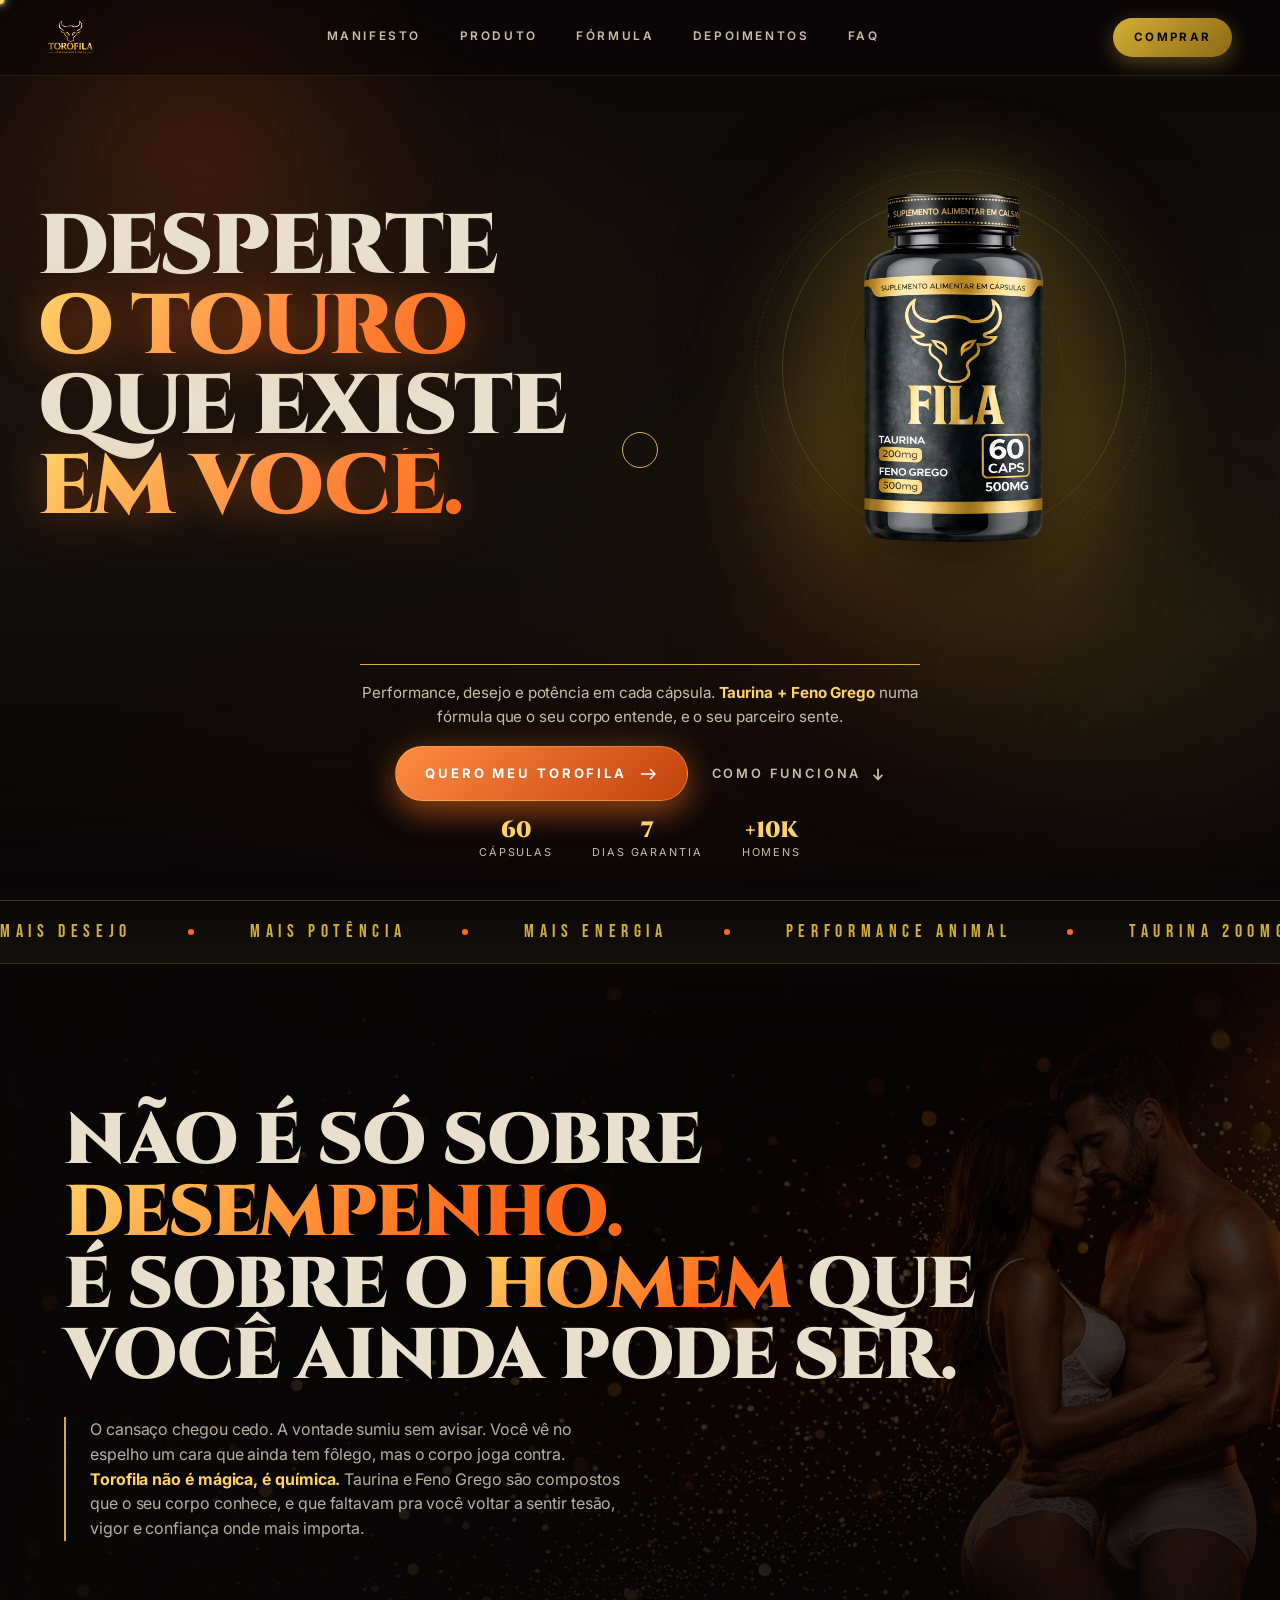
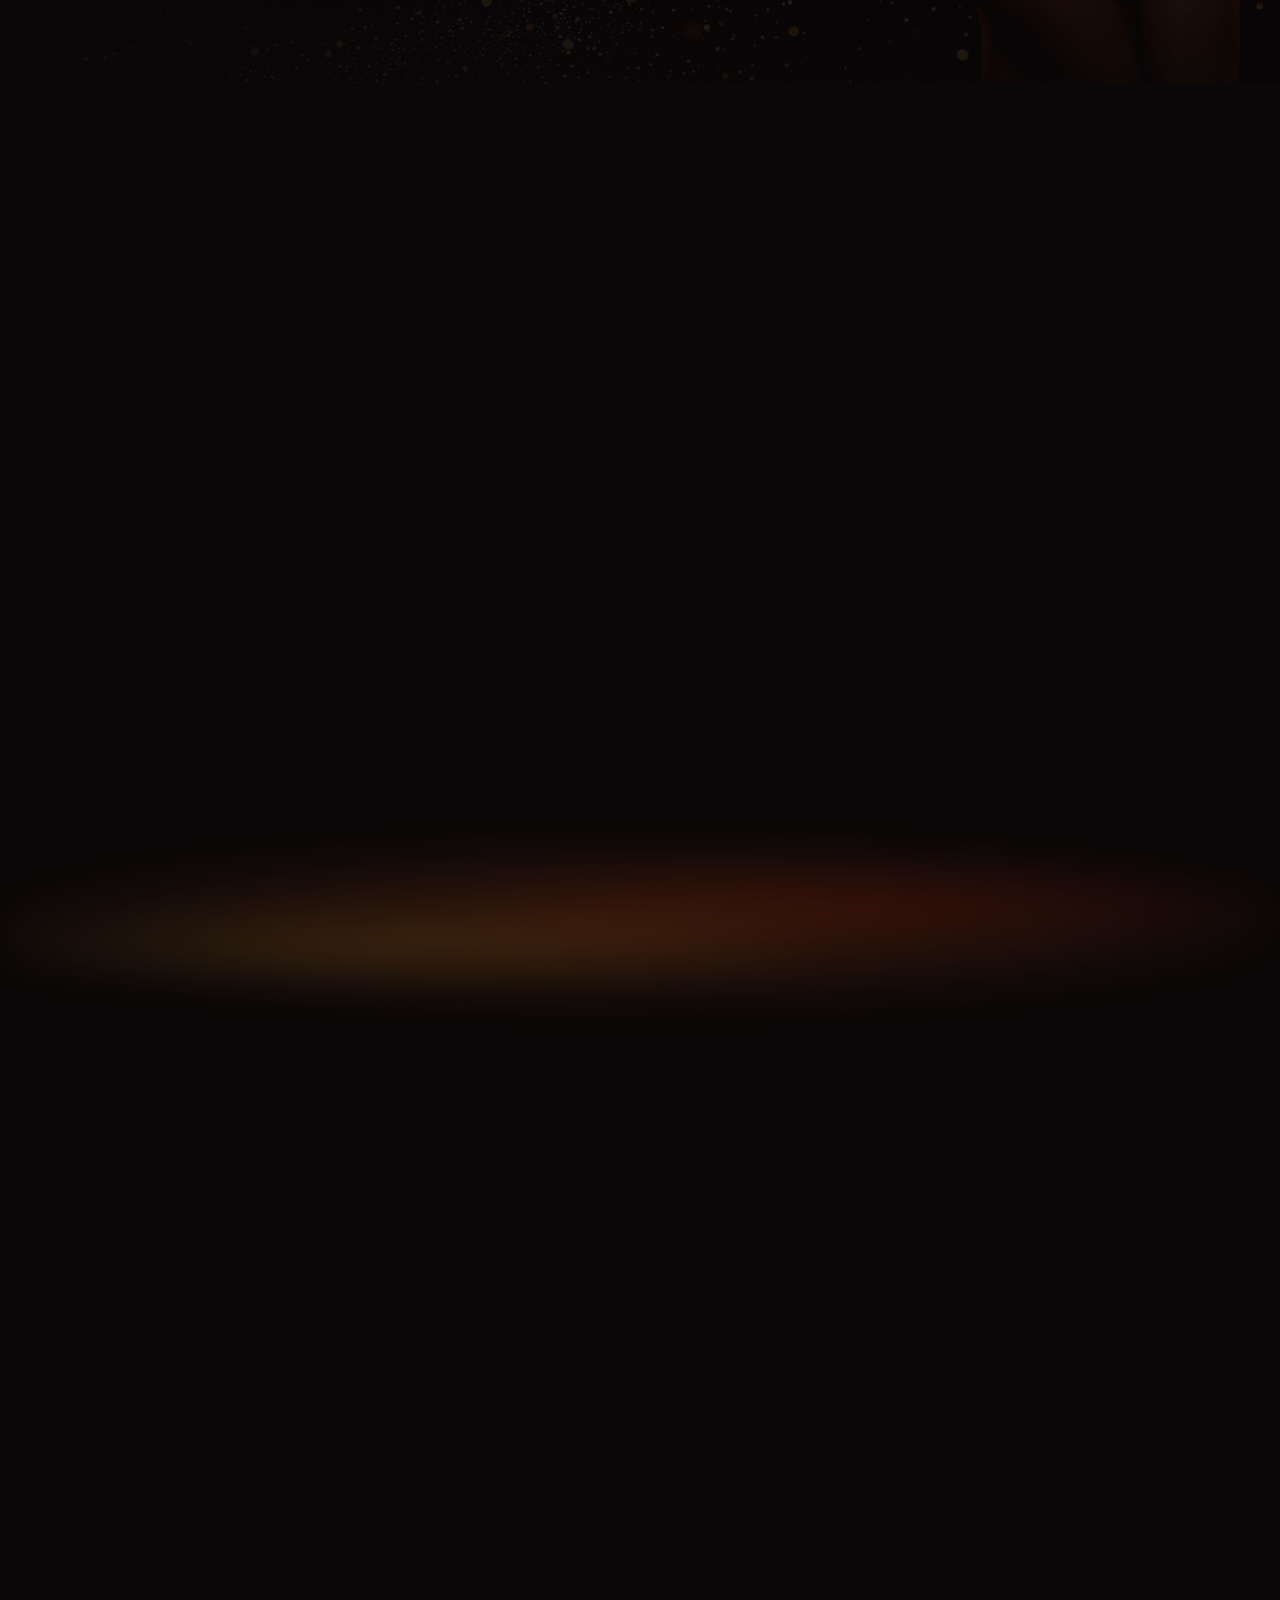
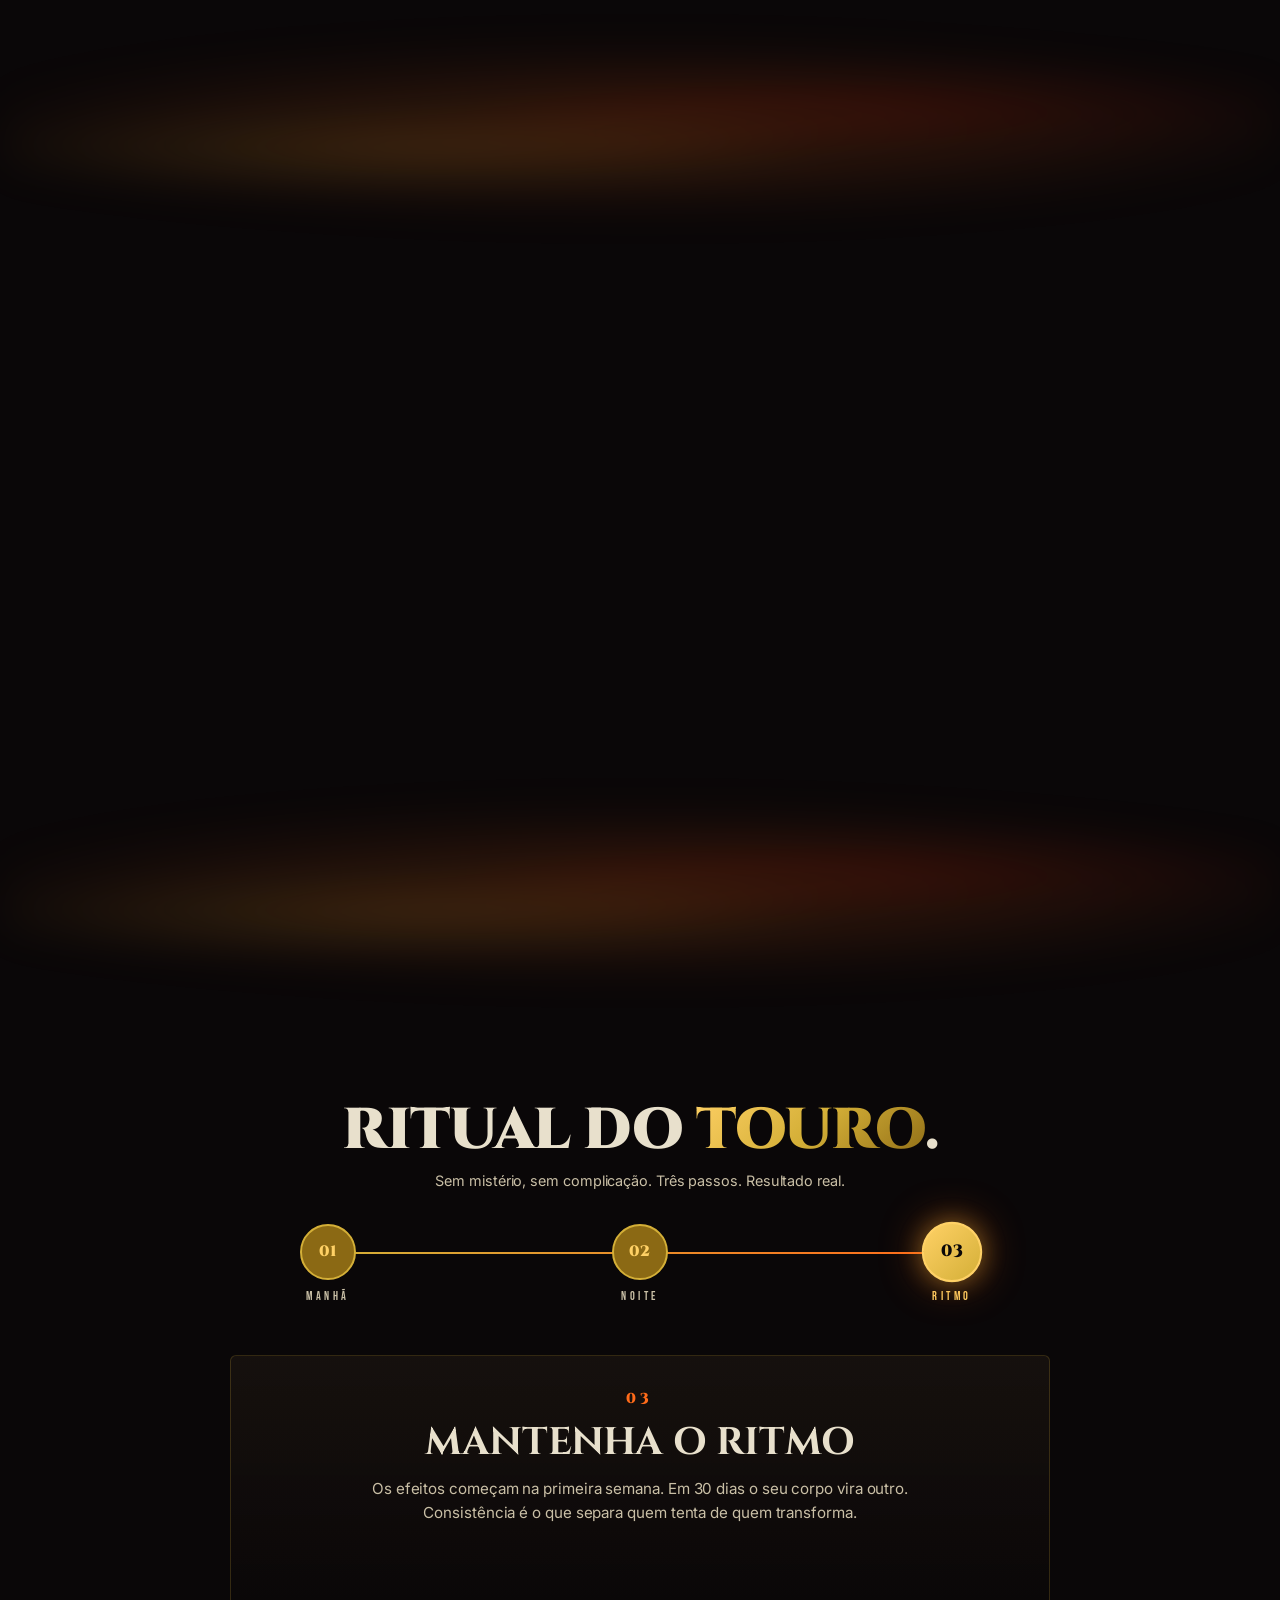
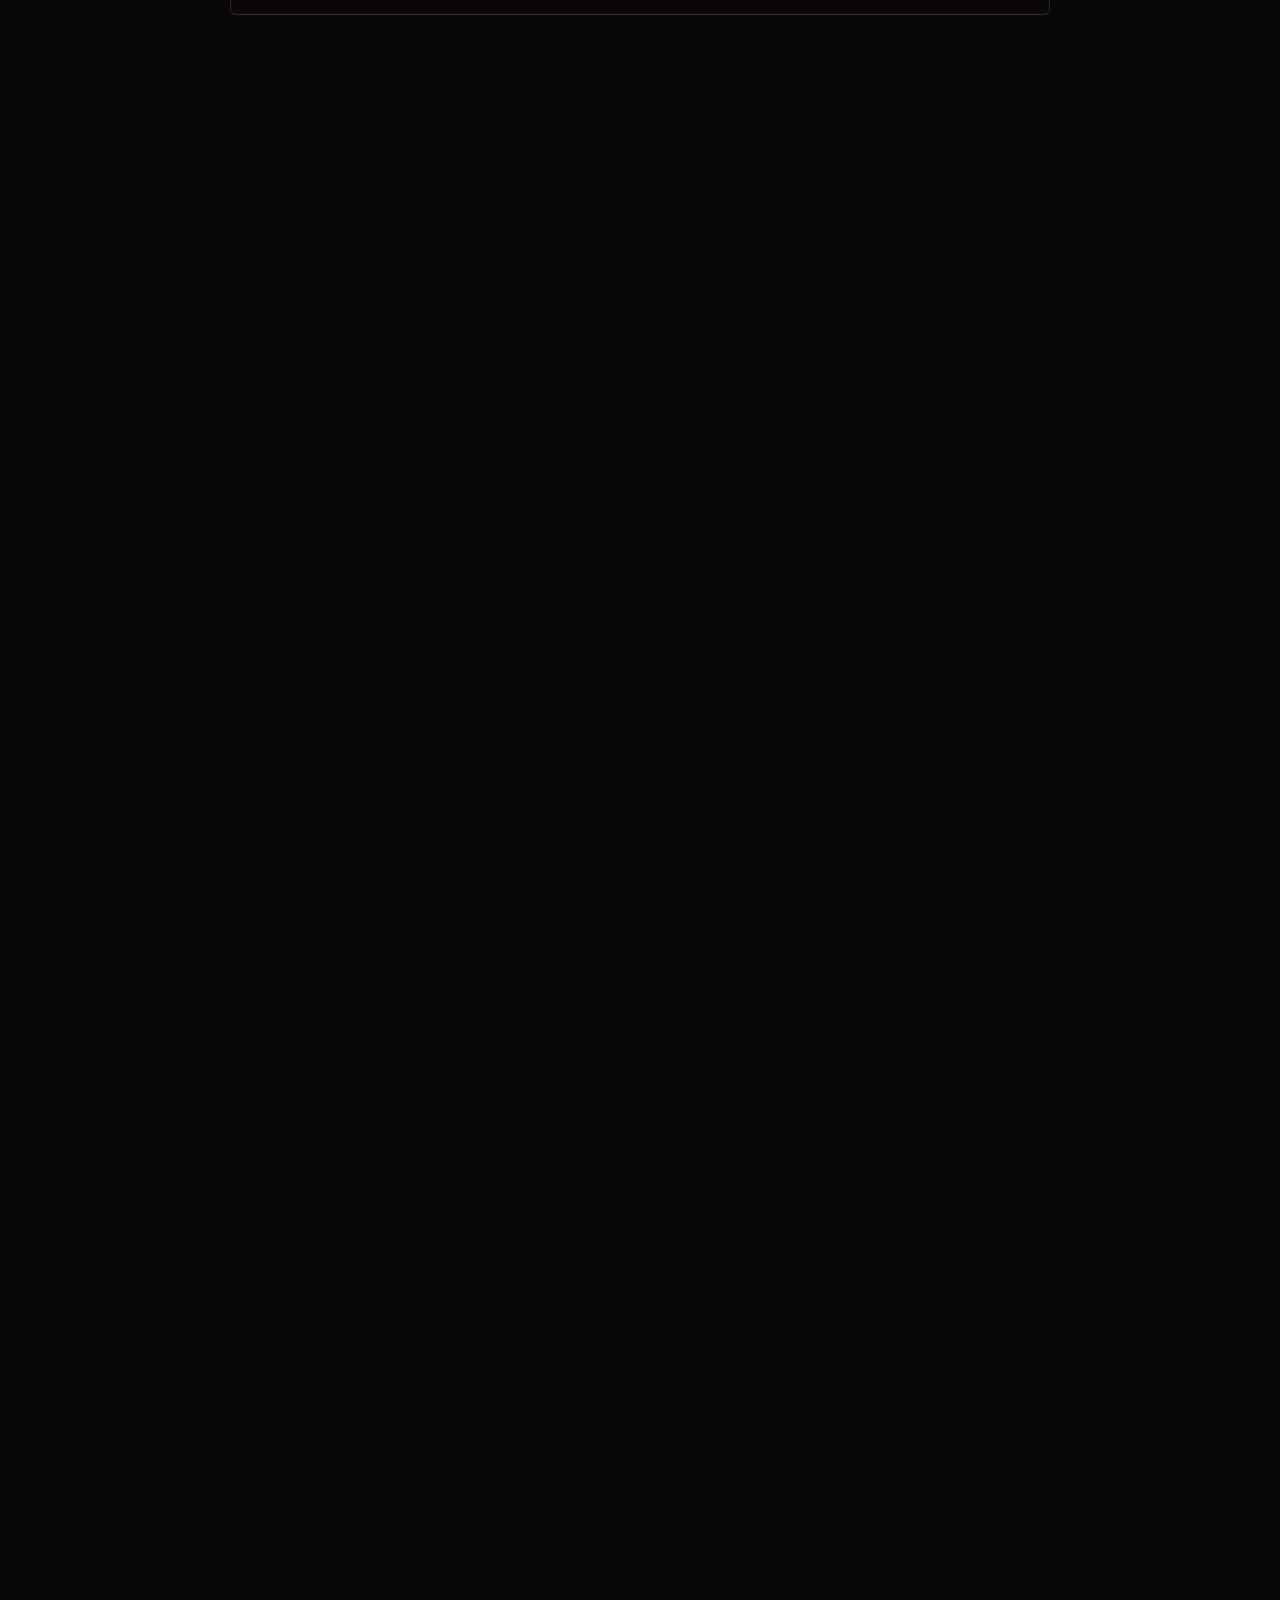
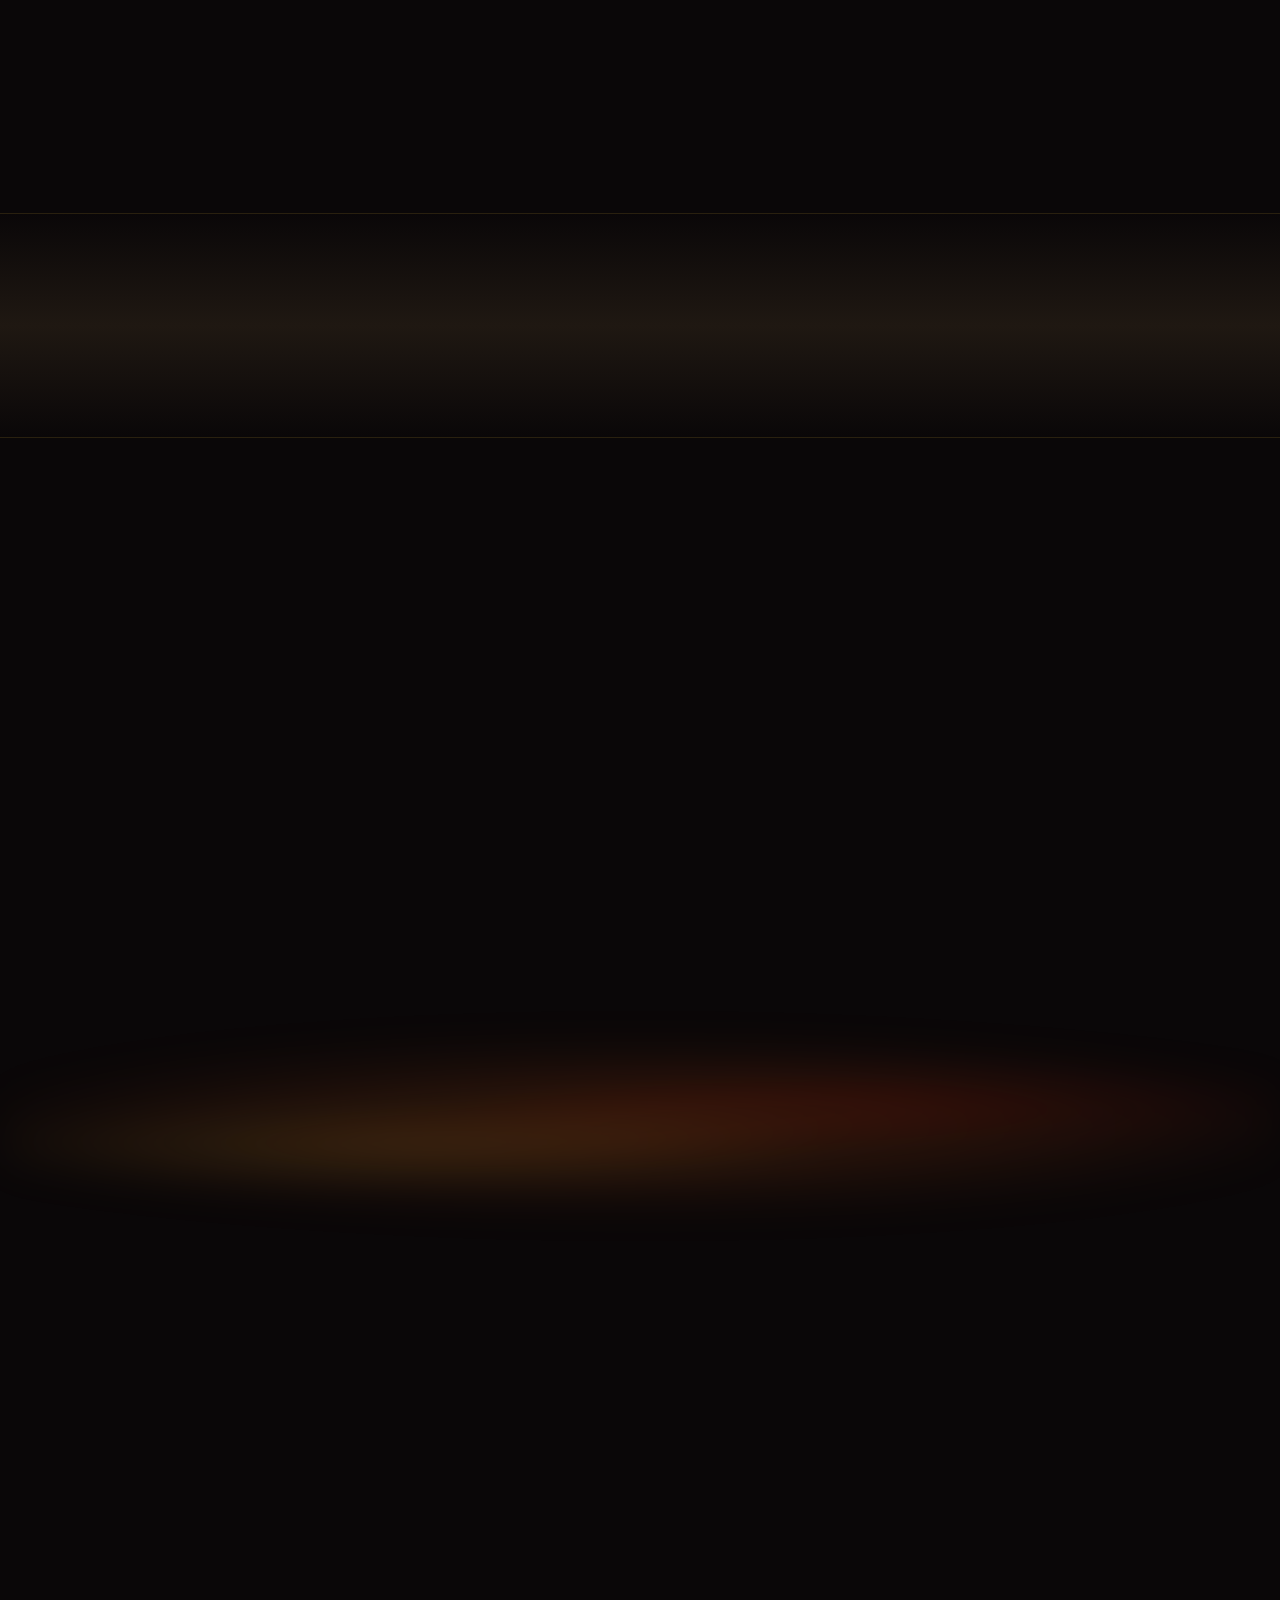
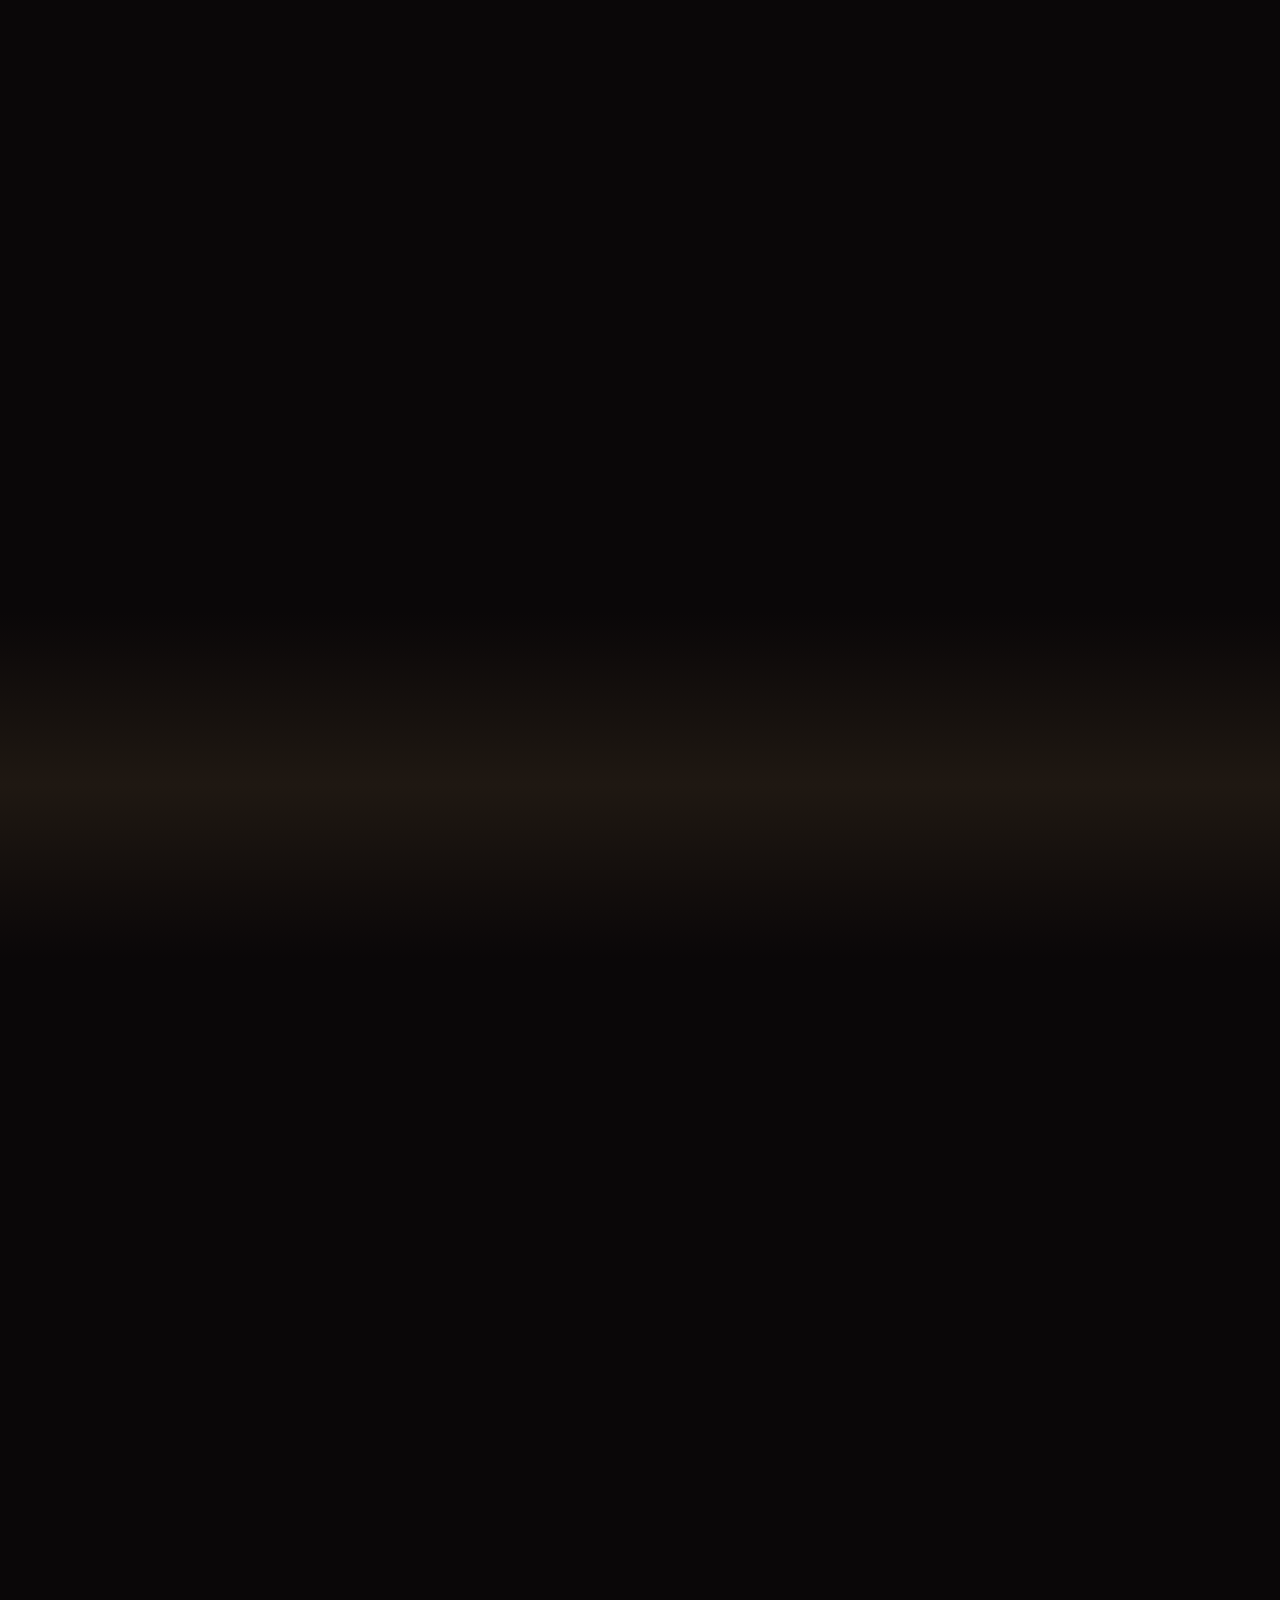
==== commit e0a74ec3: "feat: adiciona fundos de casal nas secoes manifesto e formula - Manifesto (Nao e so sobre desempenho" ====
--- a/torofila-landing/index.html
+++ b/torofila-landing/index.html
@@ -153,7 +153,10 @@
 <!-- ════════════════════════════════ MANIFESTO ════════════════════════════════ -->
 <section class="manifesto reveal" id="manifesto">
   <div class="manifesto__bg" aria-hidden="true">
-    <img src="assets/bg-manifesto-clean.jpg" alt="" loading="lazy" decoding="async" onerror="this.src='assets/bg-manifesto.jpg'" />
+    <picture>
+      <source media="(max-width: 768px)" srcset="assets/bg-couple-manifesto-mobile.jpg" />
+      <img src="assets/bg-couple-manifesto-desktop.jpg" alt="" loading="lazy" decoding="async" />
+    </picture>
   </div>
   <div class="manifesto__overlay" aria-hidden="true"></div>
   <div class="manifesto__grain" aria-hidden="true"></div>
@@ -233,6 +236,13 @@
 
 <!-- ════════════════════════════════ PRODUCT SHOWCASE ════════════════════════════════ -->
 <section class="product-showcase reveal" id="produto">
+  <div class="product-showcase__bg" aria-hidden="true">
+    <picture>
+      <source media="(max-width: 768px)" srcset="assets/bg-couple-formula-mobile.jpg" />
+      <img src="assets/bg-couple-formula-desktop.jpg" alt="" loading="lazy" decoding="async" />
+    </picture>
+  </div>
+  <div class="product-showcase__overlay" aria-hidden="true"></div>
   <div class="product-showcase__inner">
     <div class="product-showcase__visual">
       <span class="product-bg-text" aria-hidden="true">FILA</span>
--- a/torofila-landing/styles/main.css
+++ b/torofila-landing/styles/main.css
@@ -647,13 +647,23 @@
 .manifesto__bg {
   position: absolute; inset: 0; z-index: 0; overflow: hidden;
 }
+.manifesto__bg picture,
 .manifesto__bg img {
-  width: 100%; height: 100%; object-fit: cover;
-  object-position: center 35%;
-  filter: grayscale(0.55) contrast(1.18) brightness(0.55) sepia(0.22) hue-rotate(-12deg);
-  opacity: 0.5;
-  transform: scale(1.15);
+  width: 100%; height: 100%; display: block;
+}
+.manifesto__bg img {
+  object-fit: cover;
+  object-position: right center;
+  filter: contrast(1.05) brightness(0.85);
+  opacity: 0.95;
+  transform: scale(1.05);
   animation: manifestoZoom 22s ease-out forwards;
+}
+@media (max-width: 768px) {
+  .manifesto__bg img {
+    object-position: center 25%;
+    opacity: 0.55;
+  }
 }
 @keyframes manifestoZoom {
   0%   { transform: scale(1.22); }
@@ -662,9 +672,15 @@
 .manifesto__overlay {
   position: absolute; inset: 0; z-index: 1;
   background:
-    linear-gradient(180deg, rgba(10, 7, 8, 0.85) 0%, rgba(10, 7, 8, 0.45) 40%, rgba(10, 7, 8, 0.55) 60%, rgba(10, 7, 8, 0.92) 100%),
-    linear-gradient(90deg, rgba(10, 7, 8, 0.7) 0%, rgba(10, 7, 8, 0.2) 50%, rgba(10, 7, 8, 0.7) 100%);
+    linear-gradient(180deg, rgba(10, 7, 8, 0.55) 0%, rgba(10, 7, 8, 0.25) 40%, rgba(10, 7, 8, 0.35) 60%, rgba(10, 7, 8, 0.75) 100%),
+    linear-gradient(90deg, rgba(10, 7, 8, 0.75) 0%, rgba(10, 7, 8, 0.15) 55%, rgba(10, 7, 8, 0) 100%);
   pointer-events: none;
+}
+@media (max-width: 768px) {
+  .manifesto__overlay {
+    background:
+      linear-gradient(180deg, rgba(10, 7, 8, 0.75) 0%, rgba(10, 7, 8, 0.45) 50%, rgba(10, 7, 8, 0.9) 100%);
+  }
 }
 .manifesto__grain {
   position: absolute; inset: 0; z-index: 2;
@@ -864,10 +880,44 @@
   position: relative;
   width: 100vw;
   z-index: 2;
-  background: linear-gradient(180deg, var(--ink) 0%, #14100C 50%, var(--ink) 100%);
+  background: var(--ink);
   padding: clamp(3rem, 8vh, 5rem) 0;
+  overflow: hidden;
+  isolation: isolate;
+}
+.product-showcase__bg {
+  position: absolute; inset: 0; z-index: 0; overflow: hidden;
+}
+.product-showcase__bg picture,
+.product-showcase__bg img {
+  width: 100%; height: 100%; display: block;
+}
+.product-showcase__bg img {
+  object-fit: cover;
+  object-position: left center;
+  filter: contrast(1.08) brightness(0.85);
+  opacity: 0.85;
+  transform: scale(1.05);
+}
+.product-showcase__overlay {
+  position: absolute; inset: 0; z-index: 1;
+  pointer-events: none;
+  background:
+    linear-gradient(180deg, rgba(10, 7, 8, 0.55) 0%, rgba(10, 7, 8, 0.30) 35%, rgba(10, 7, 8, 0.45) 65%, rgba(10, 7, 8, 0.85) 100%),
+    linear-gradient(90deg, rgba(10, 7, 8, 0) 0%, rgba(10, 7, 8, 0.15) 40%, rgba(10, 7, 8, 0.85) 100%);
+}
+@media (max-width: 768px) {
+  .product-showcase__bg img {
+    object-position: center 30%;
+    opacity: 0.45;
+  }
+  .product-showcase__overlay {
+    background:
+      linear-gradient(180deg, rgba(10, 7, 8, 0.8) 0%, rgba(10, 7, 8, 0.55) 50%, rgba(10, 7, 8, 0.92) 100%);
+  }
 }
 .product-showcase__inner {
+  position: relative; z-index: 2;
   max-width: 1280px; margin: 0 auto;
   padding: 0 clamp(1.5rem, 4vw, 4rem);
   display: grid;
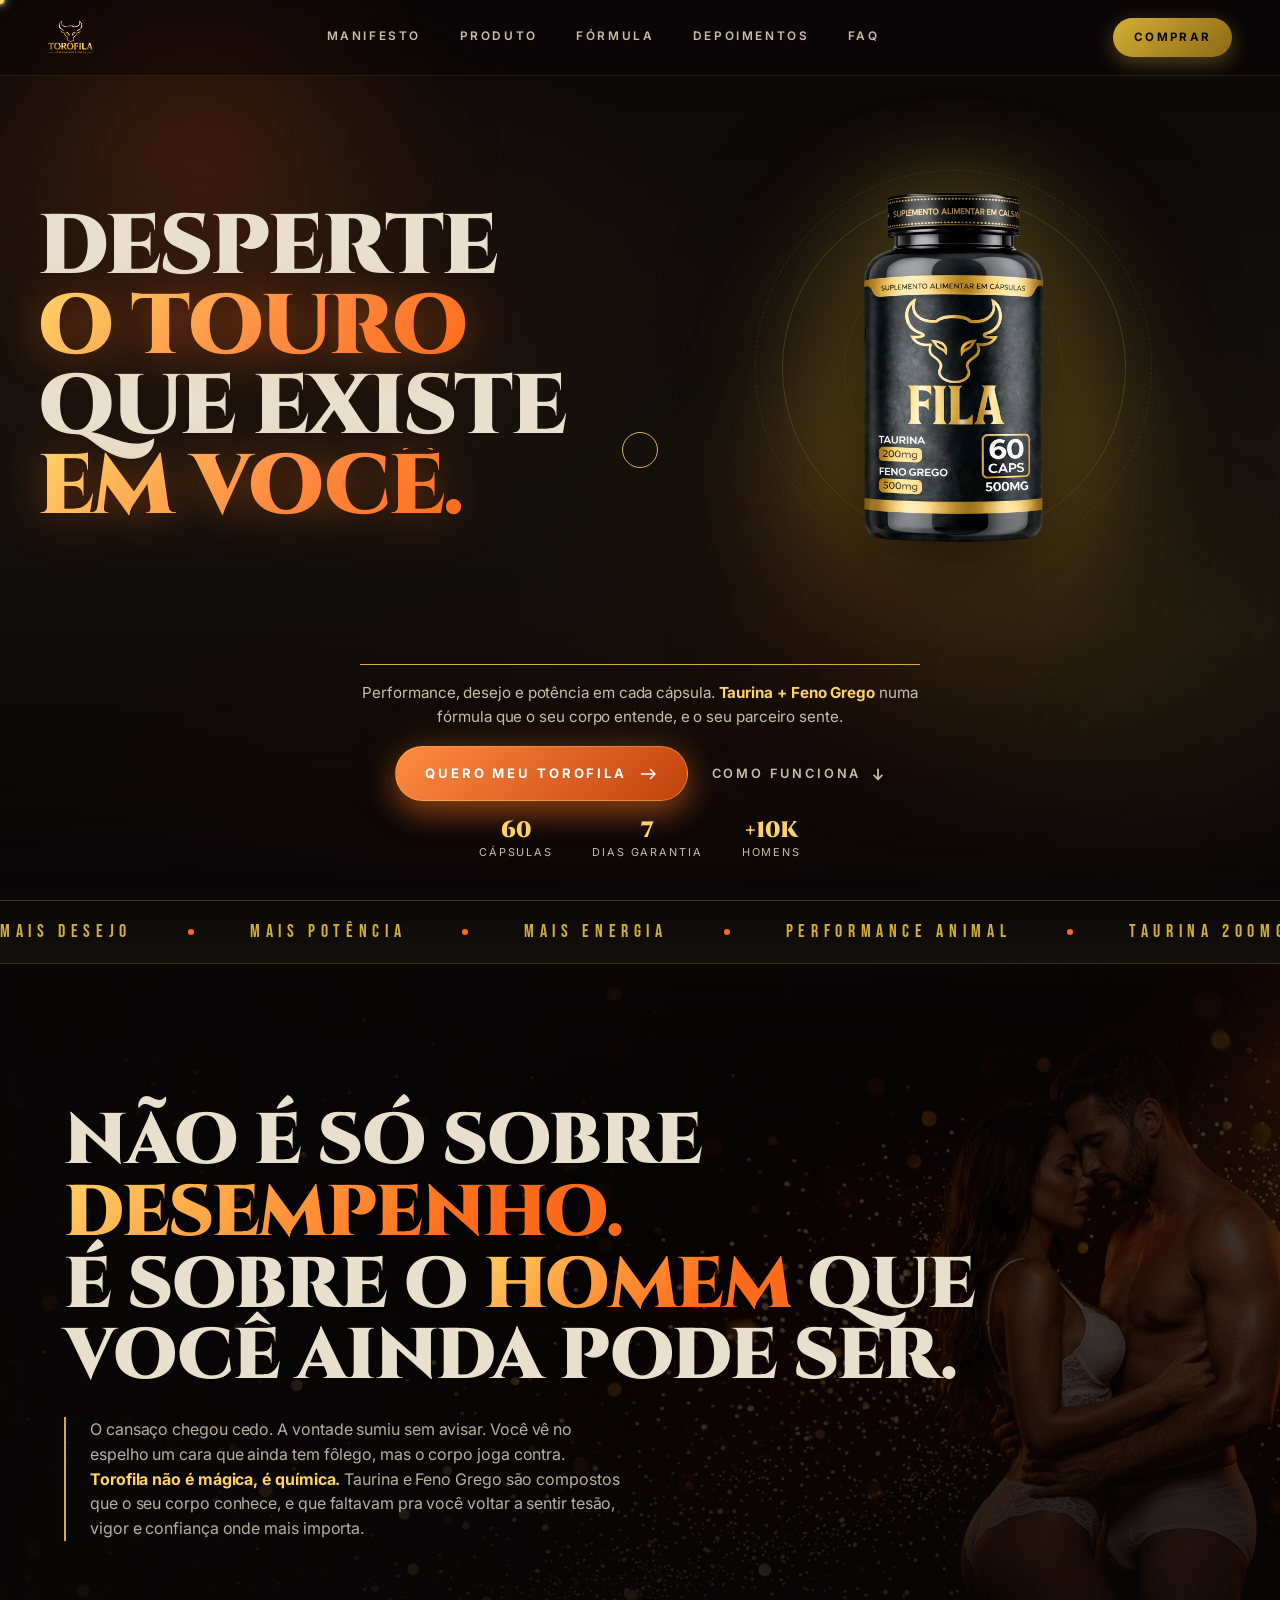
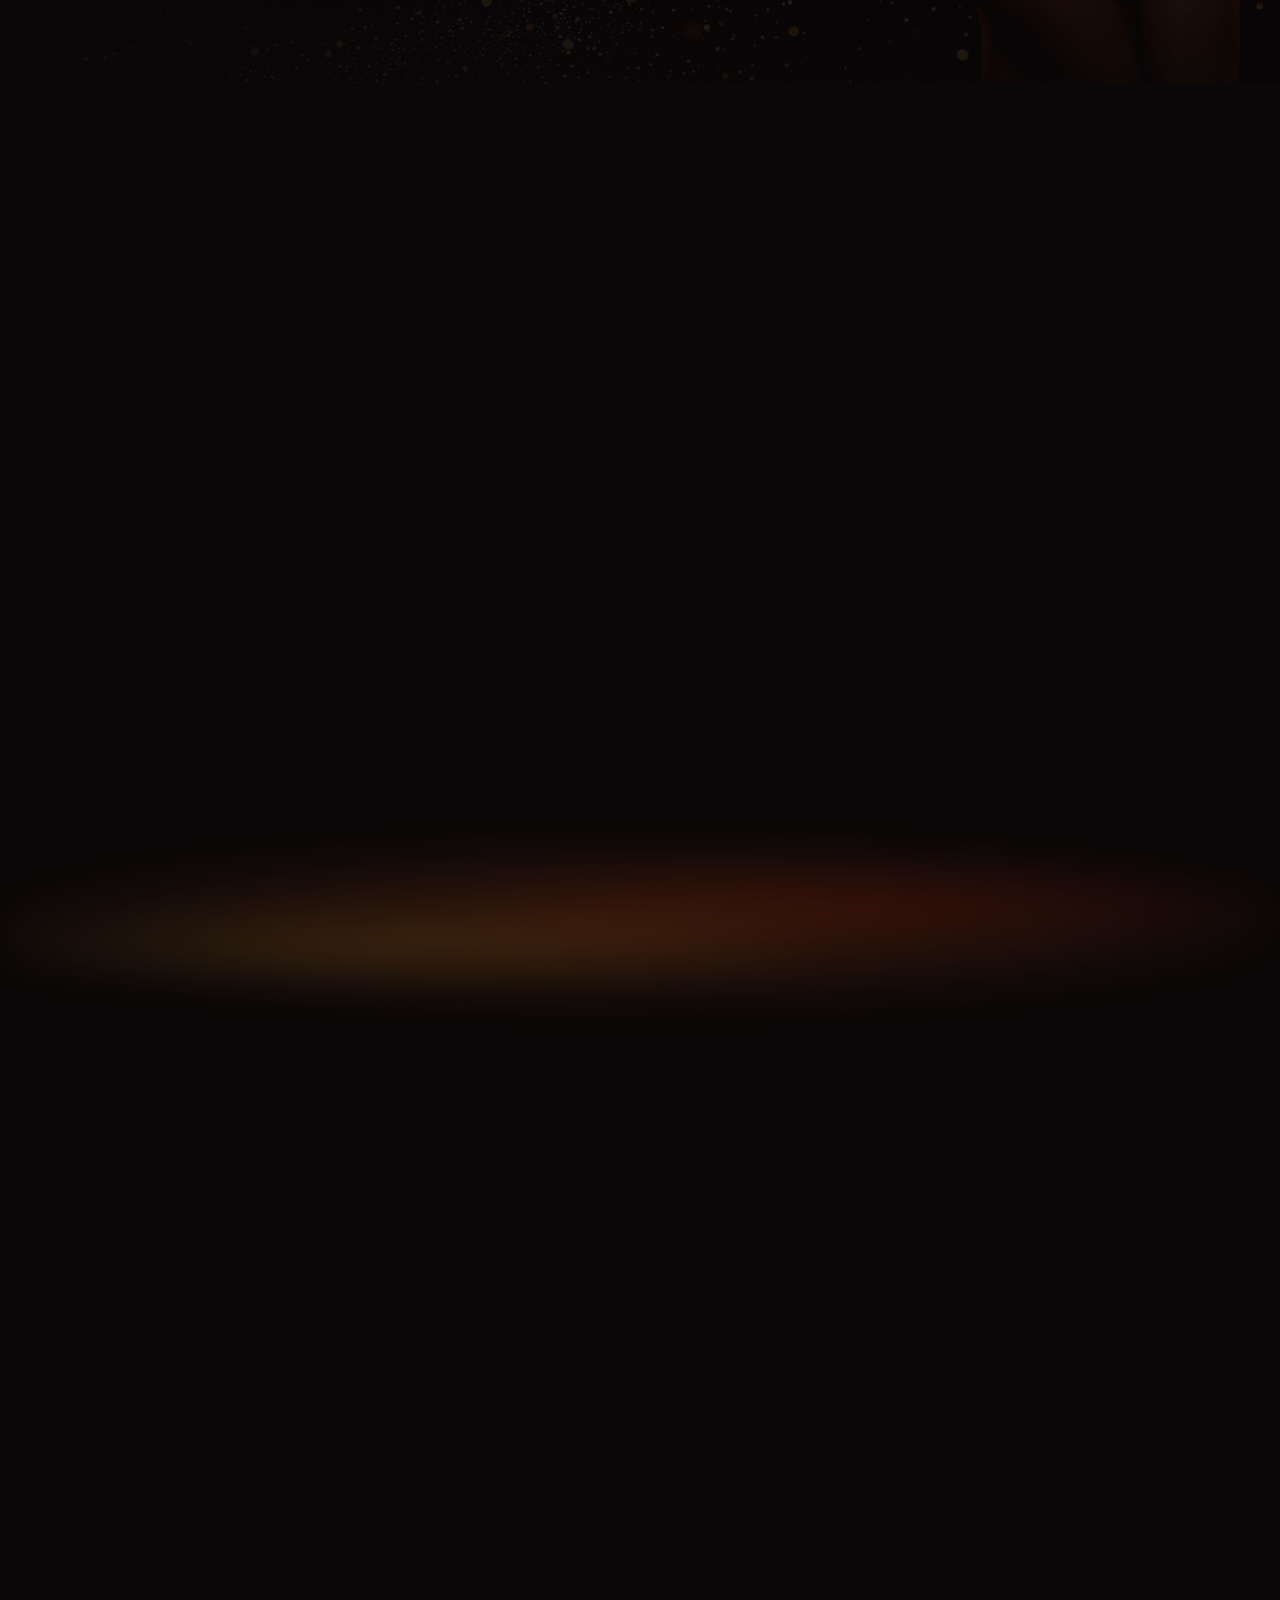
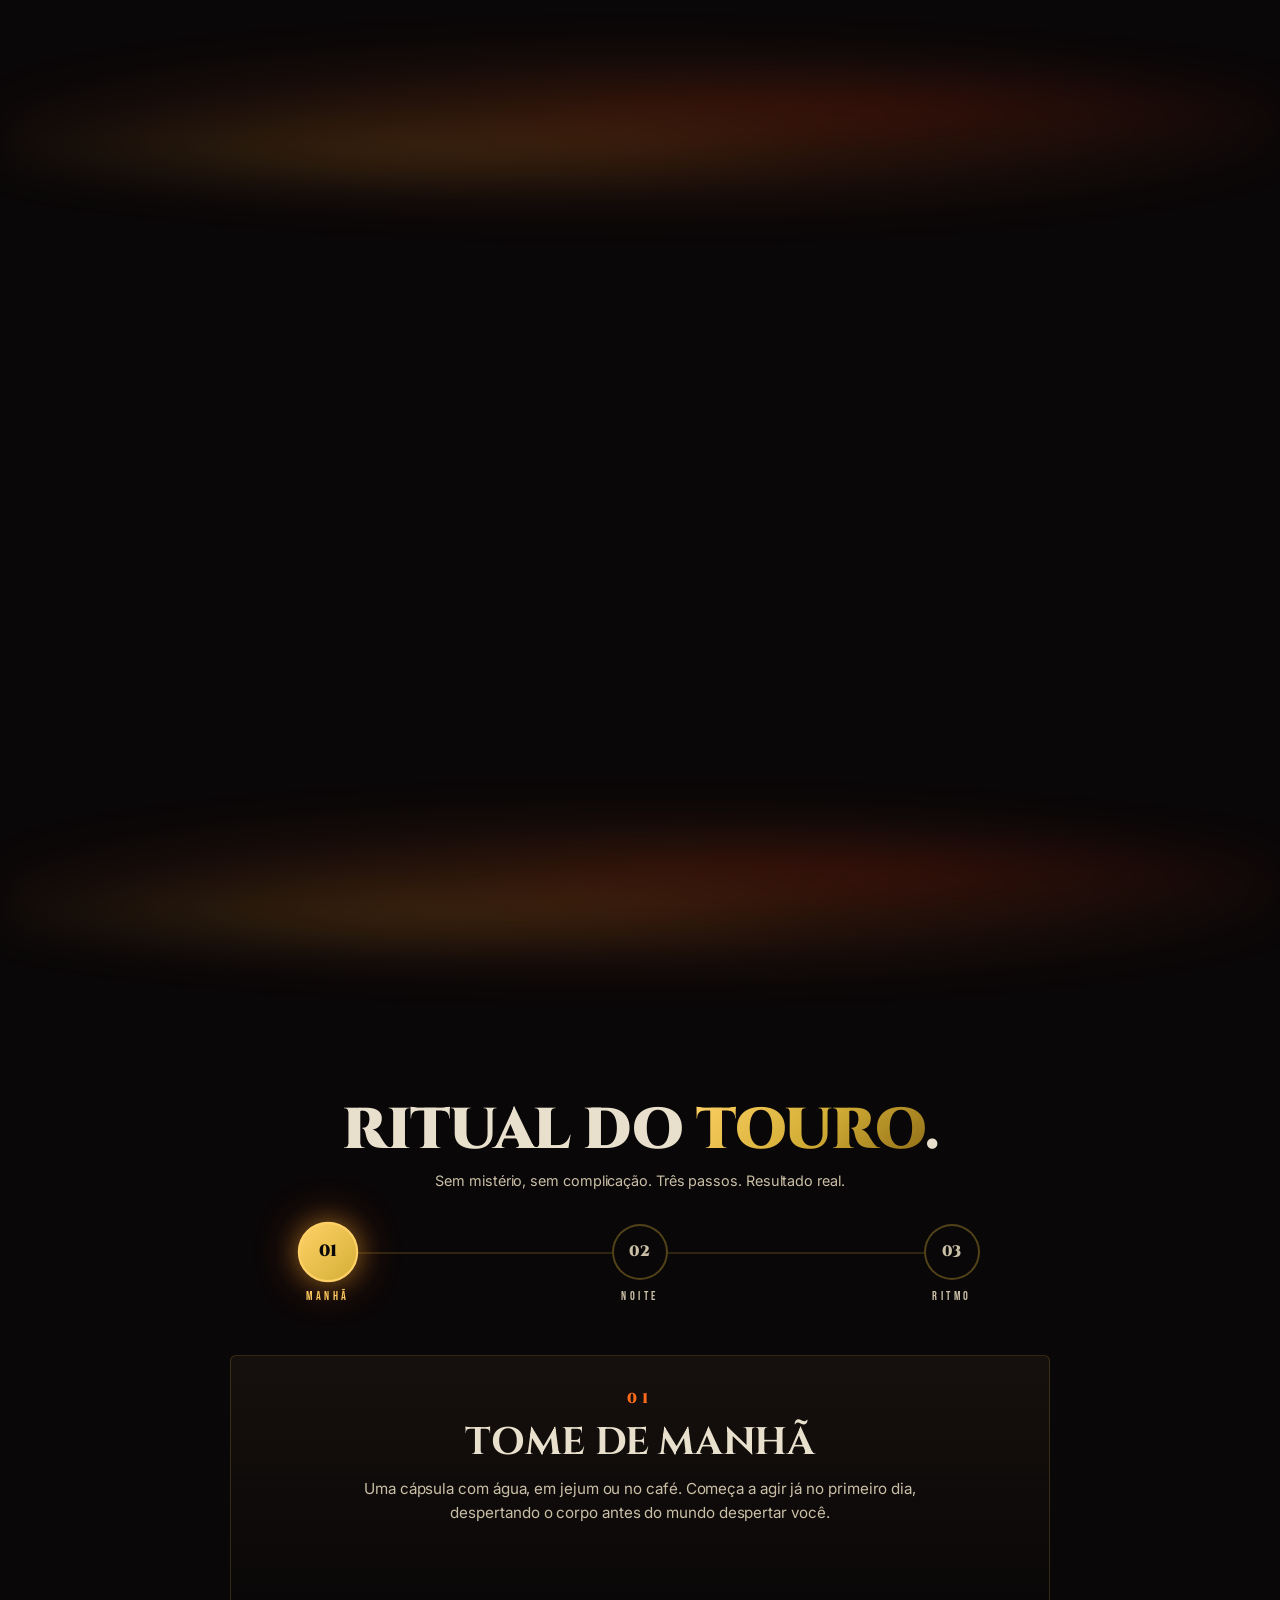
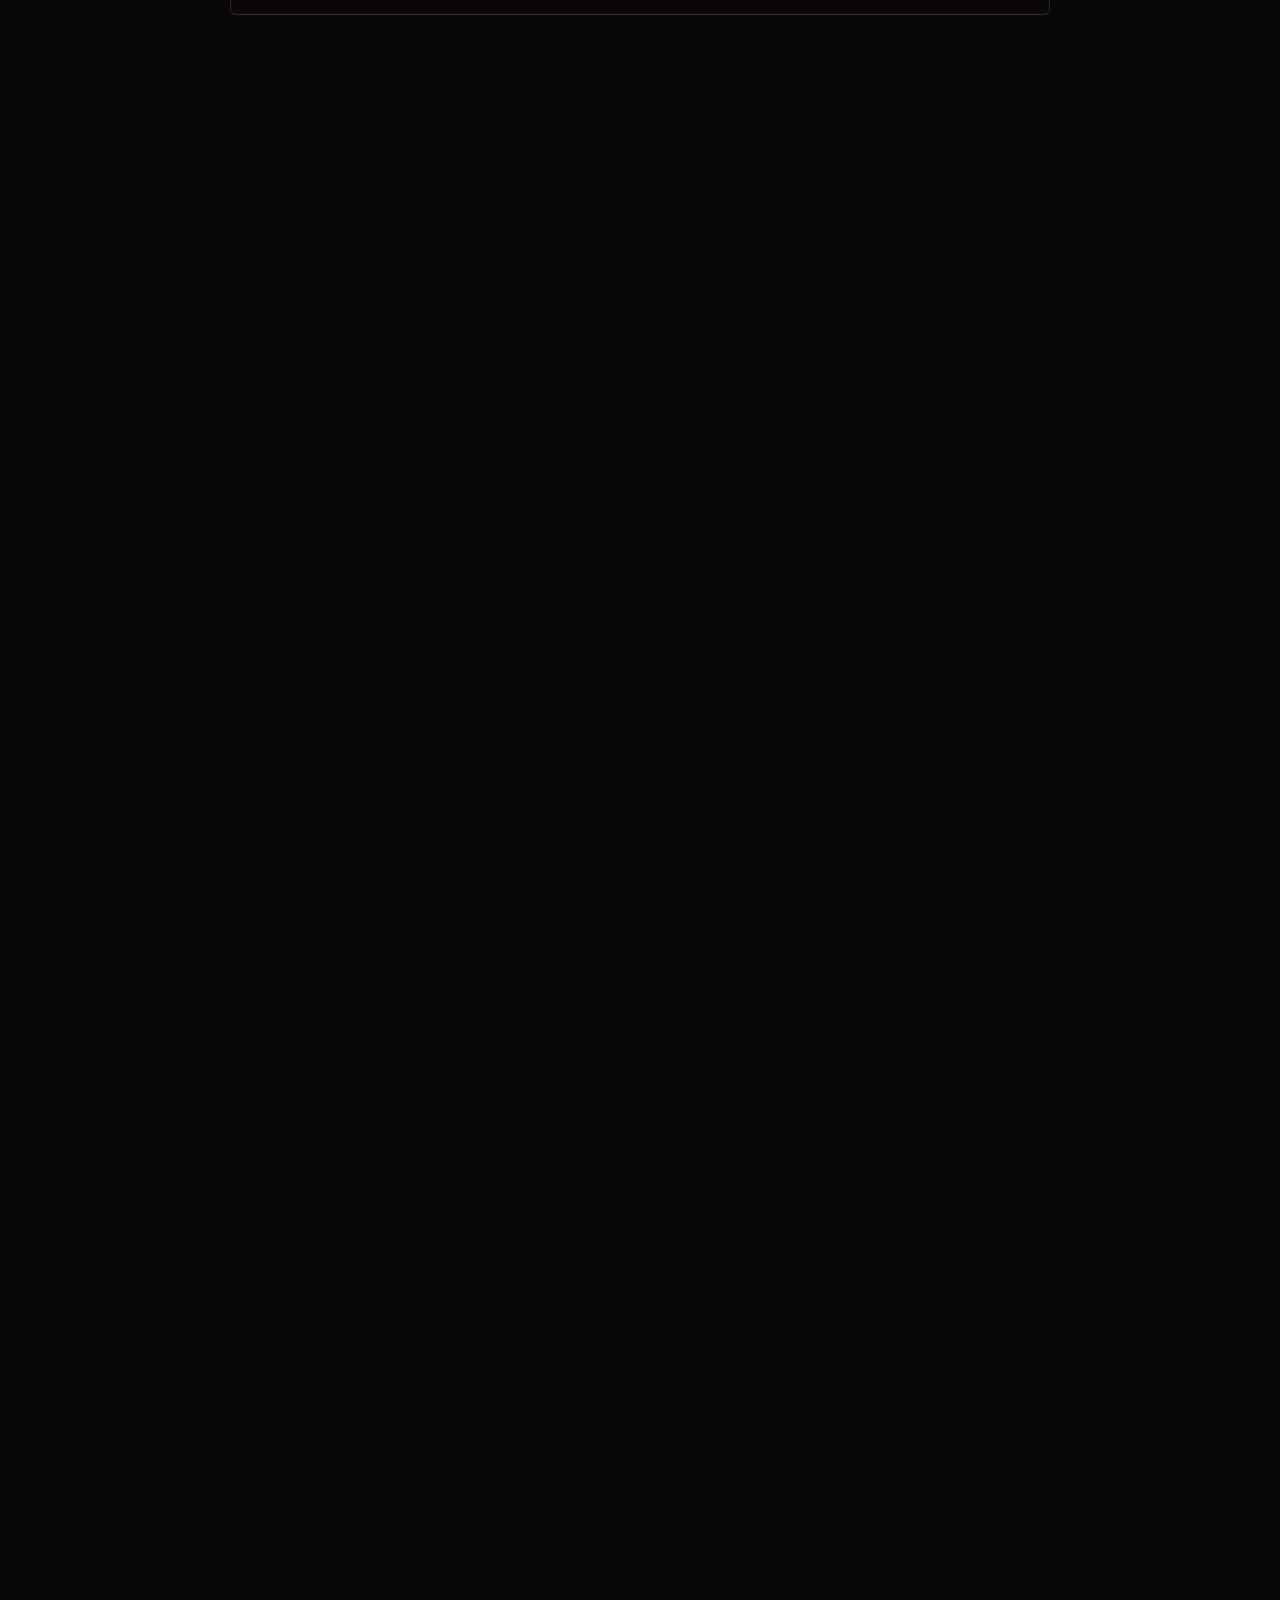
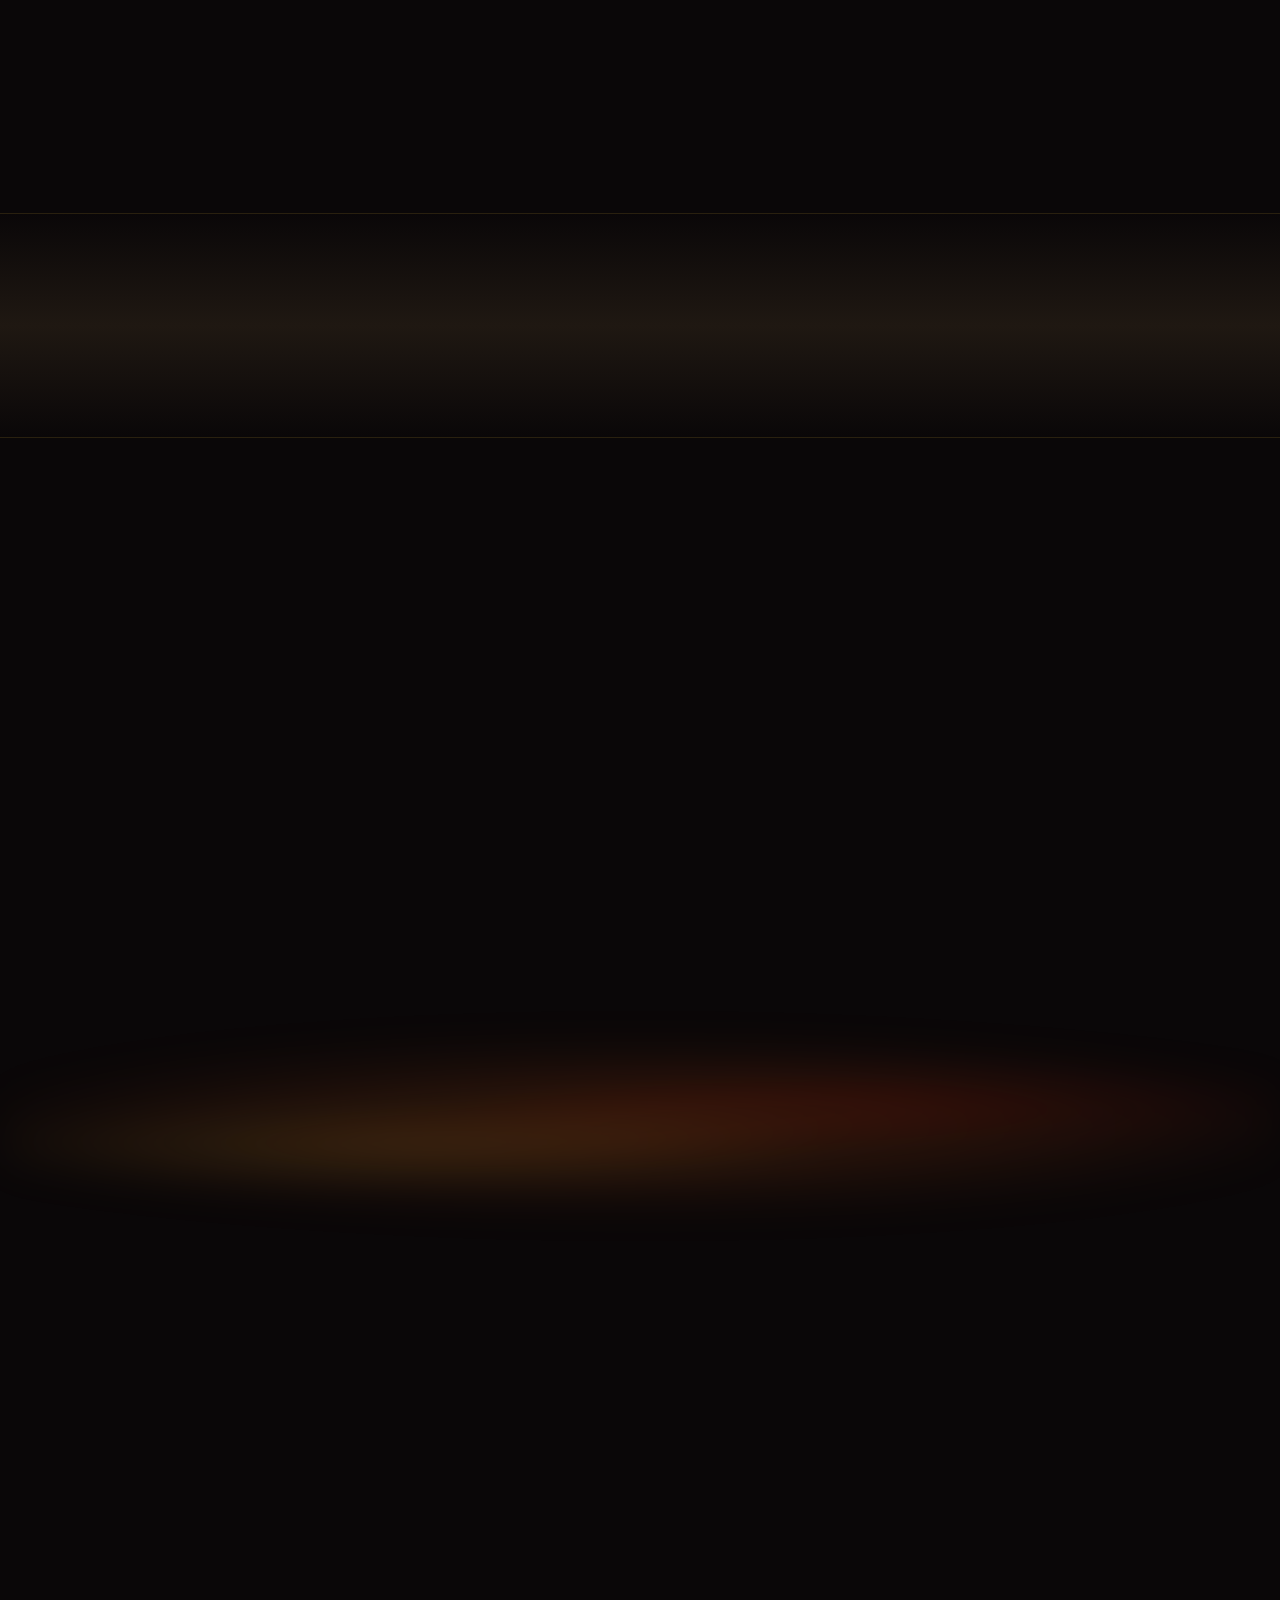
==== commit 358b19af: "fix: preco do 1x pote de R$ 99,90 para R$ 129,90" ====
--- a/torofila-landing/index.html
+++ b/torofila-landing/index.html
@@ -246,10 +246,6 @@
   <div class="product-showcase__inner">
     <div class="product-showcase__visual">
       <span class="product-bg-text" aria-hidden="true">FILA</span>
-      <span class="product-img-glow" aria-hidden="true"></span>
-      <div class="product-img">
-        <img src="assets/pote.png" alt="Pote Torofila — 60 cápsulas com taurina e feno grego" loading="lazy" decoding="async" />
-      </div>
     </div>
 
     <div class="product-showcase__copy">
@@ -597,7 +593,7 @@
 
         <div class="kit__price">
           <span class="kit__price-old">De R$ 149,90</span>
-          <span class="kit__price-now"><span class="currency">R$</span>99,90</span>
+          <span class="kit__price-now"><span class="currency">R$</span>129,90</span>
           <span class="kit__price-installment">Em até 12x de R$ 10,98</span>
         </div>
 
--- a/torofila-landing/styles/main.css
+++ b/torofila-landing/styles/main.css
@@ -936,11 +936,11 @@
   display: grid; place-items: center;
   font-family: var(--font-display);
   font-weight: 900;
-  font-size: clamp(8rem, 22vw, 22rem);
+  font-size: clamp(10rem, 22vw, 22rem);
   line-height: 1;
   letter-spacing: -0.04em;
   color: transparent;
-  -webkit-text-stroke: 1px rgba(212, 175, 55, 0.18);
+  -webkit-text-stroke: 1px rgba(212, 175, 55, 0.22);
   user-select: none; pointer-events: none;
   z-index: 0;
 }
@@ -1960,7 +1960,7 @@
   .hero__bg-text { font-size: clamp(5rem, 18vw, 10rem); }
 
   .product-showcase__inner { grid-template-columns: 1fr; }
-  .product-bg-text { font-size: clamp(5rem, 22vw, 12rem); }
+  .product-bg-text { font-size: clamp(8rem, 32vw, 16rem); -webkit-text-stroke-width: 1.5px; }
   .stats__grid { grid-template-columns: repeat(2, 1fr); gap: 2rem; }
   .ritual__grid::before { display: none; }
   .footer__inner { grid-template-columns: 1fr; gap: 2rem; }
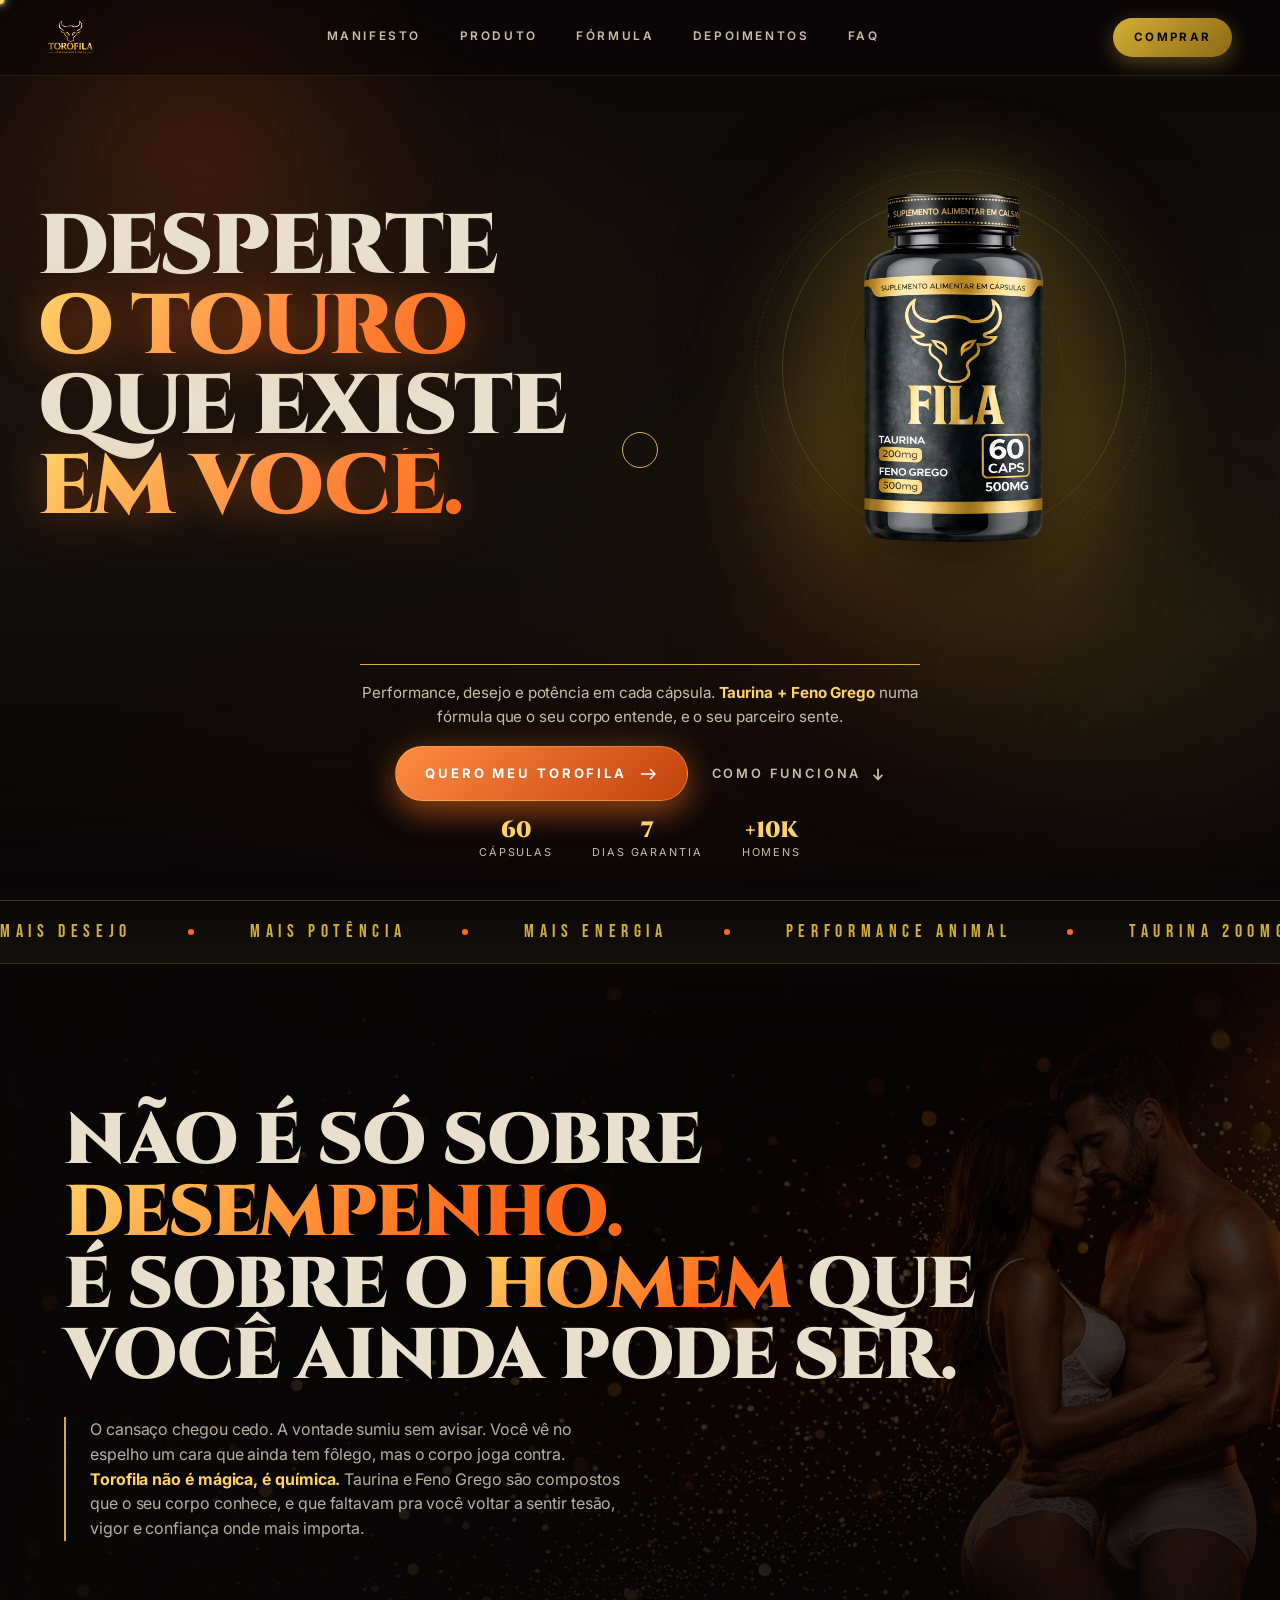
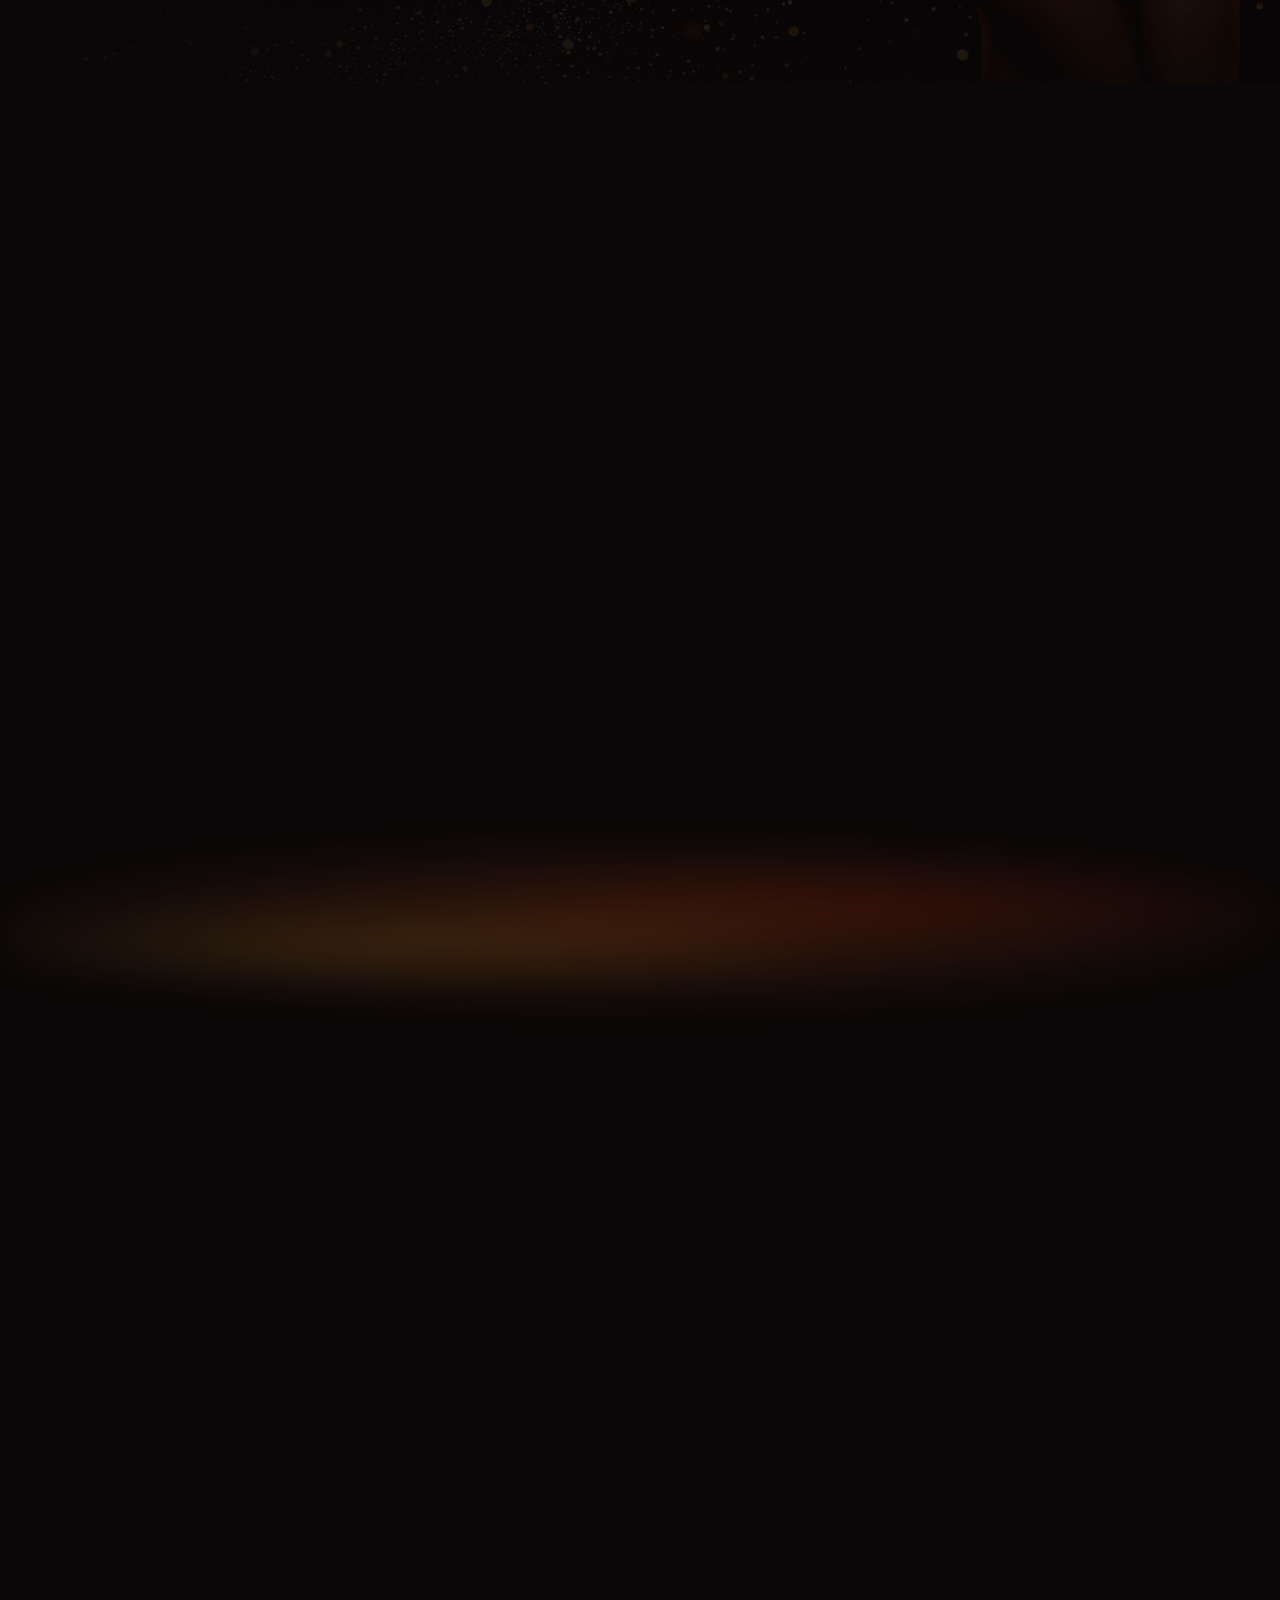
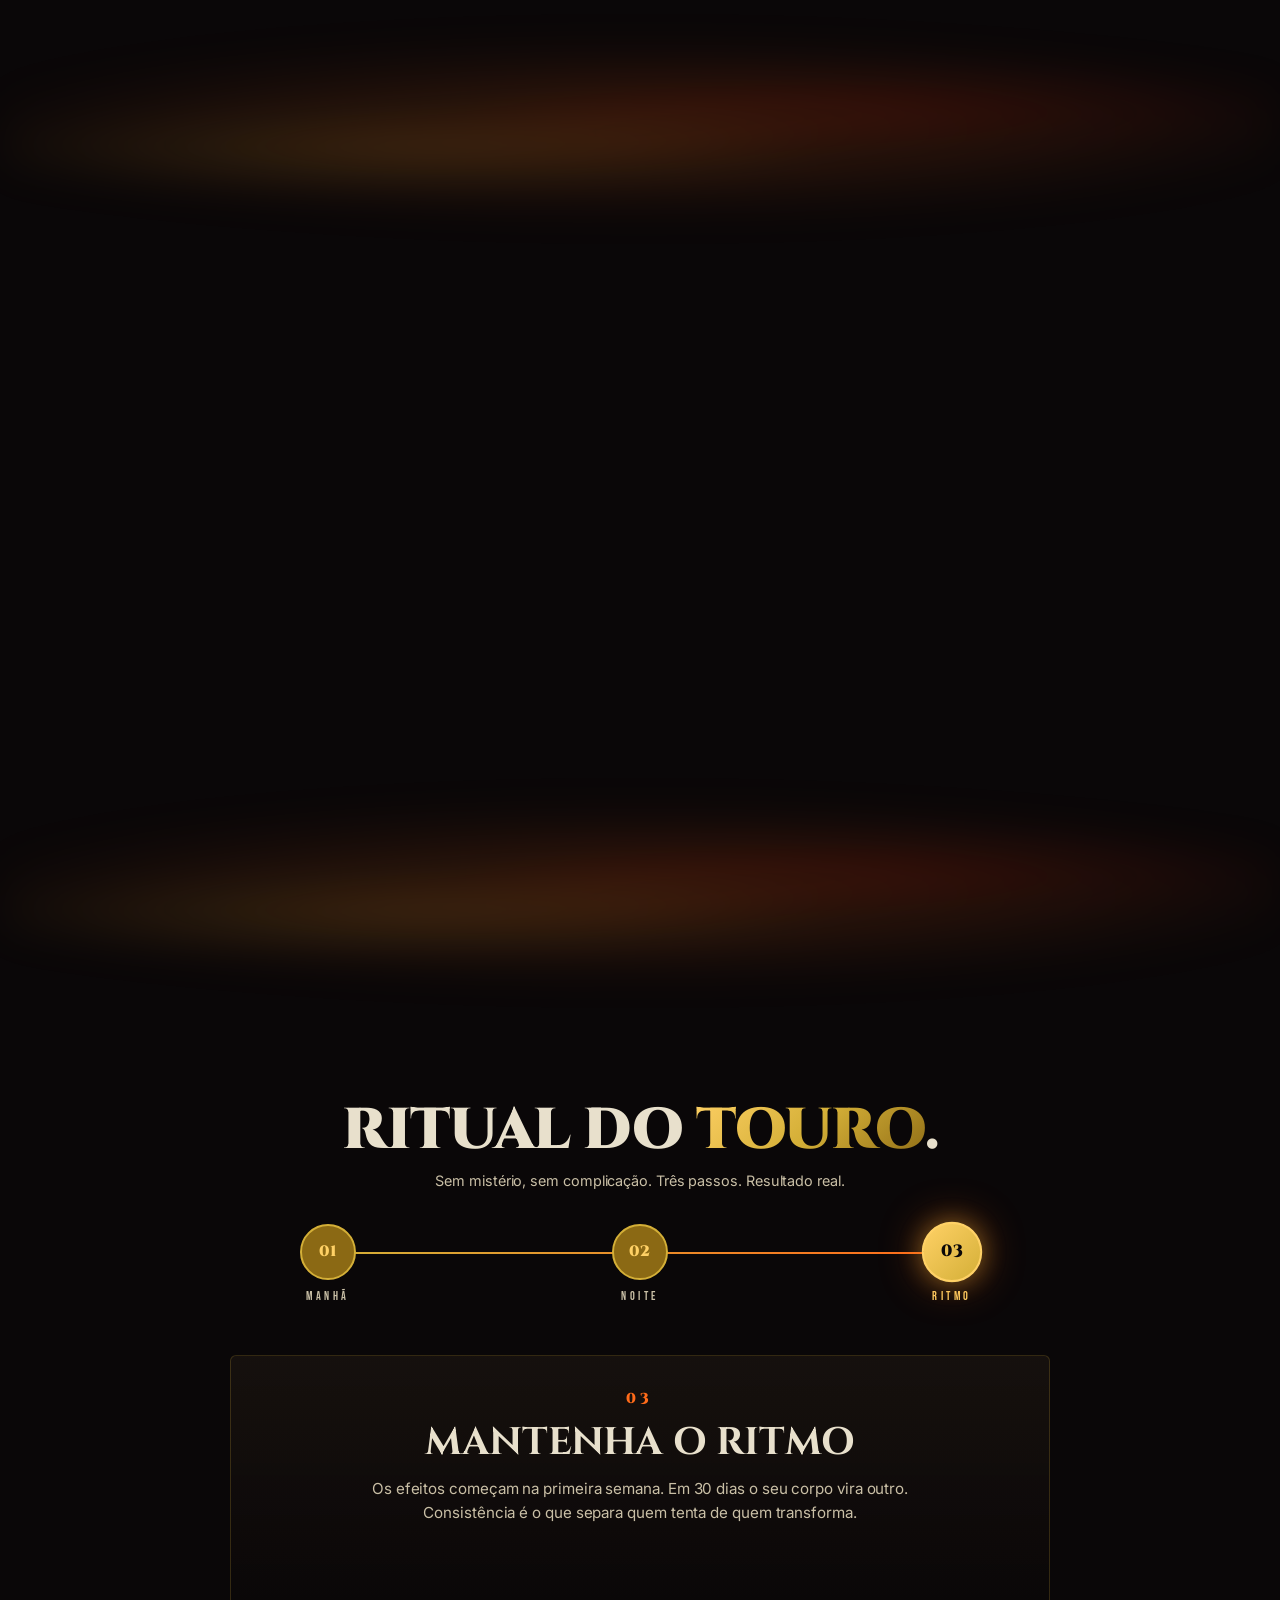
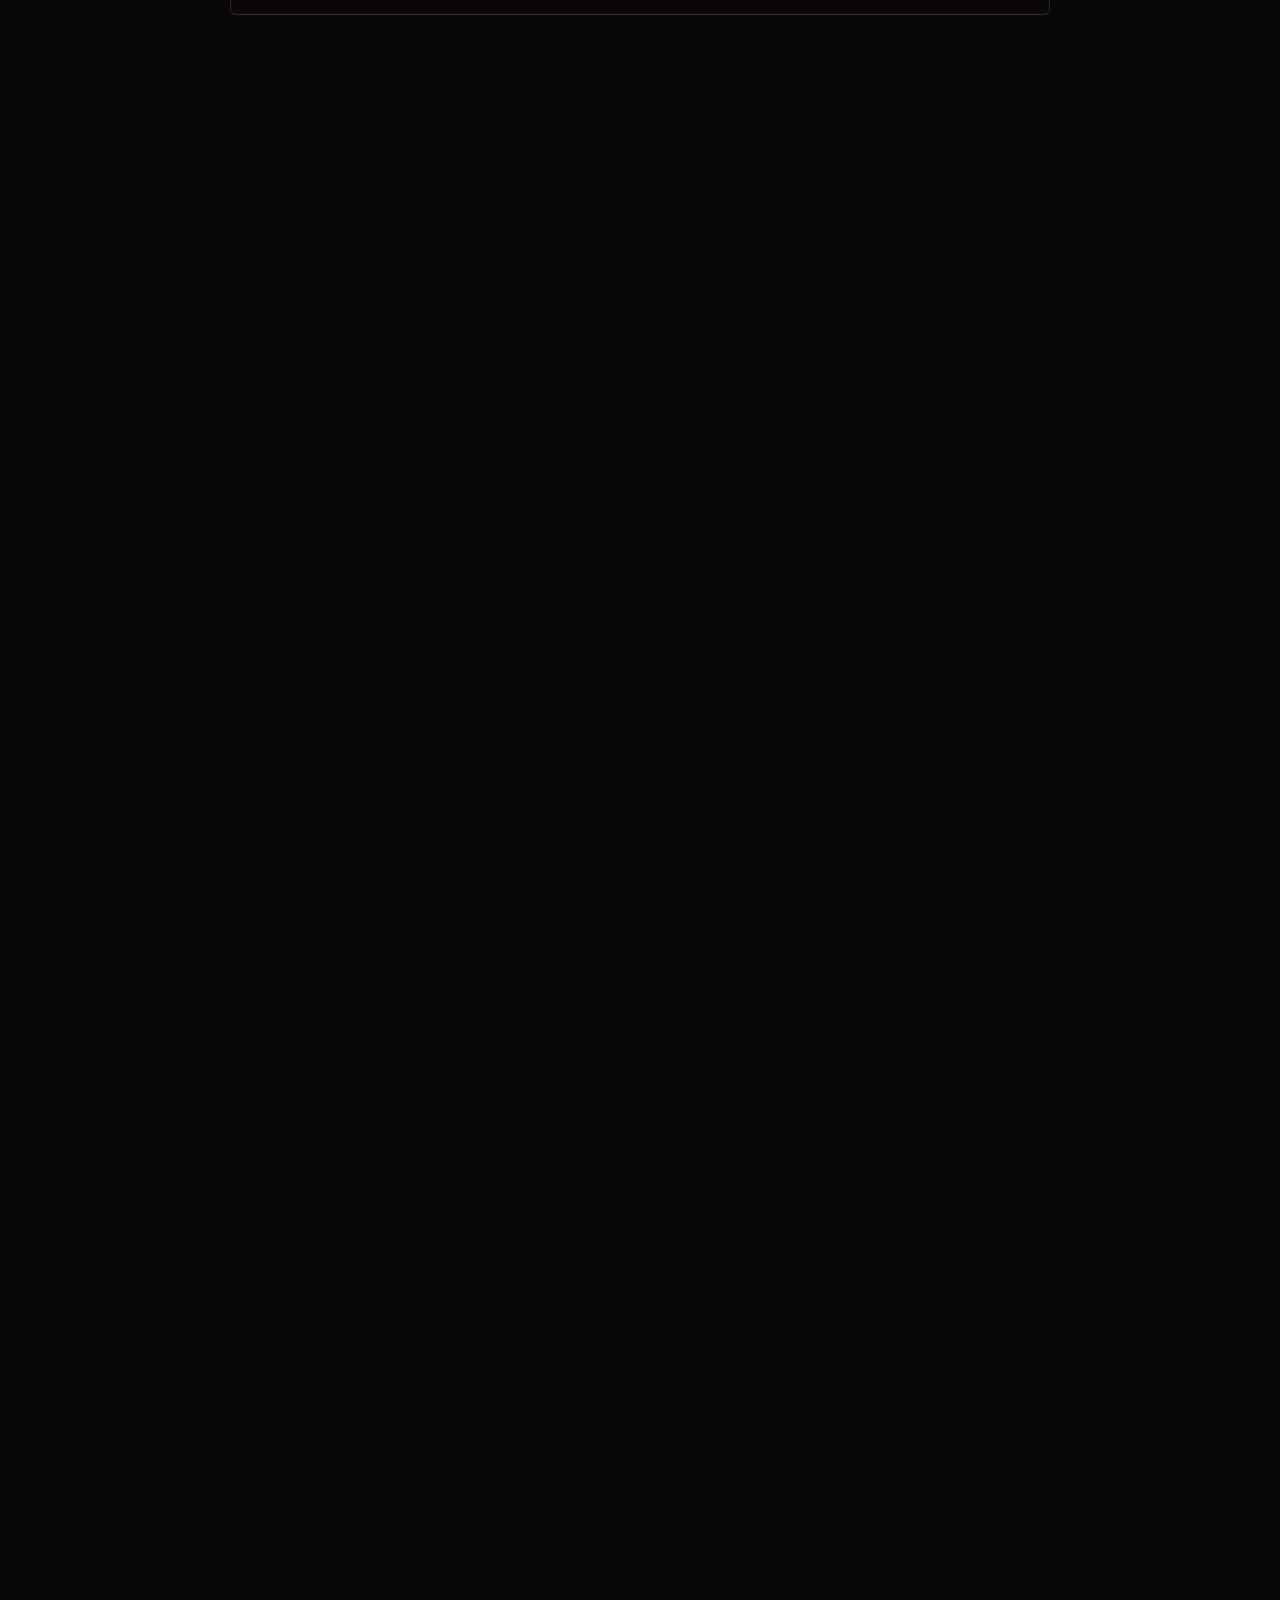
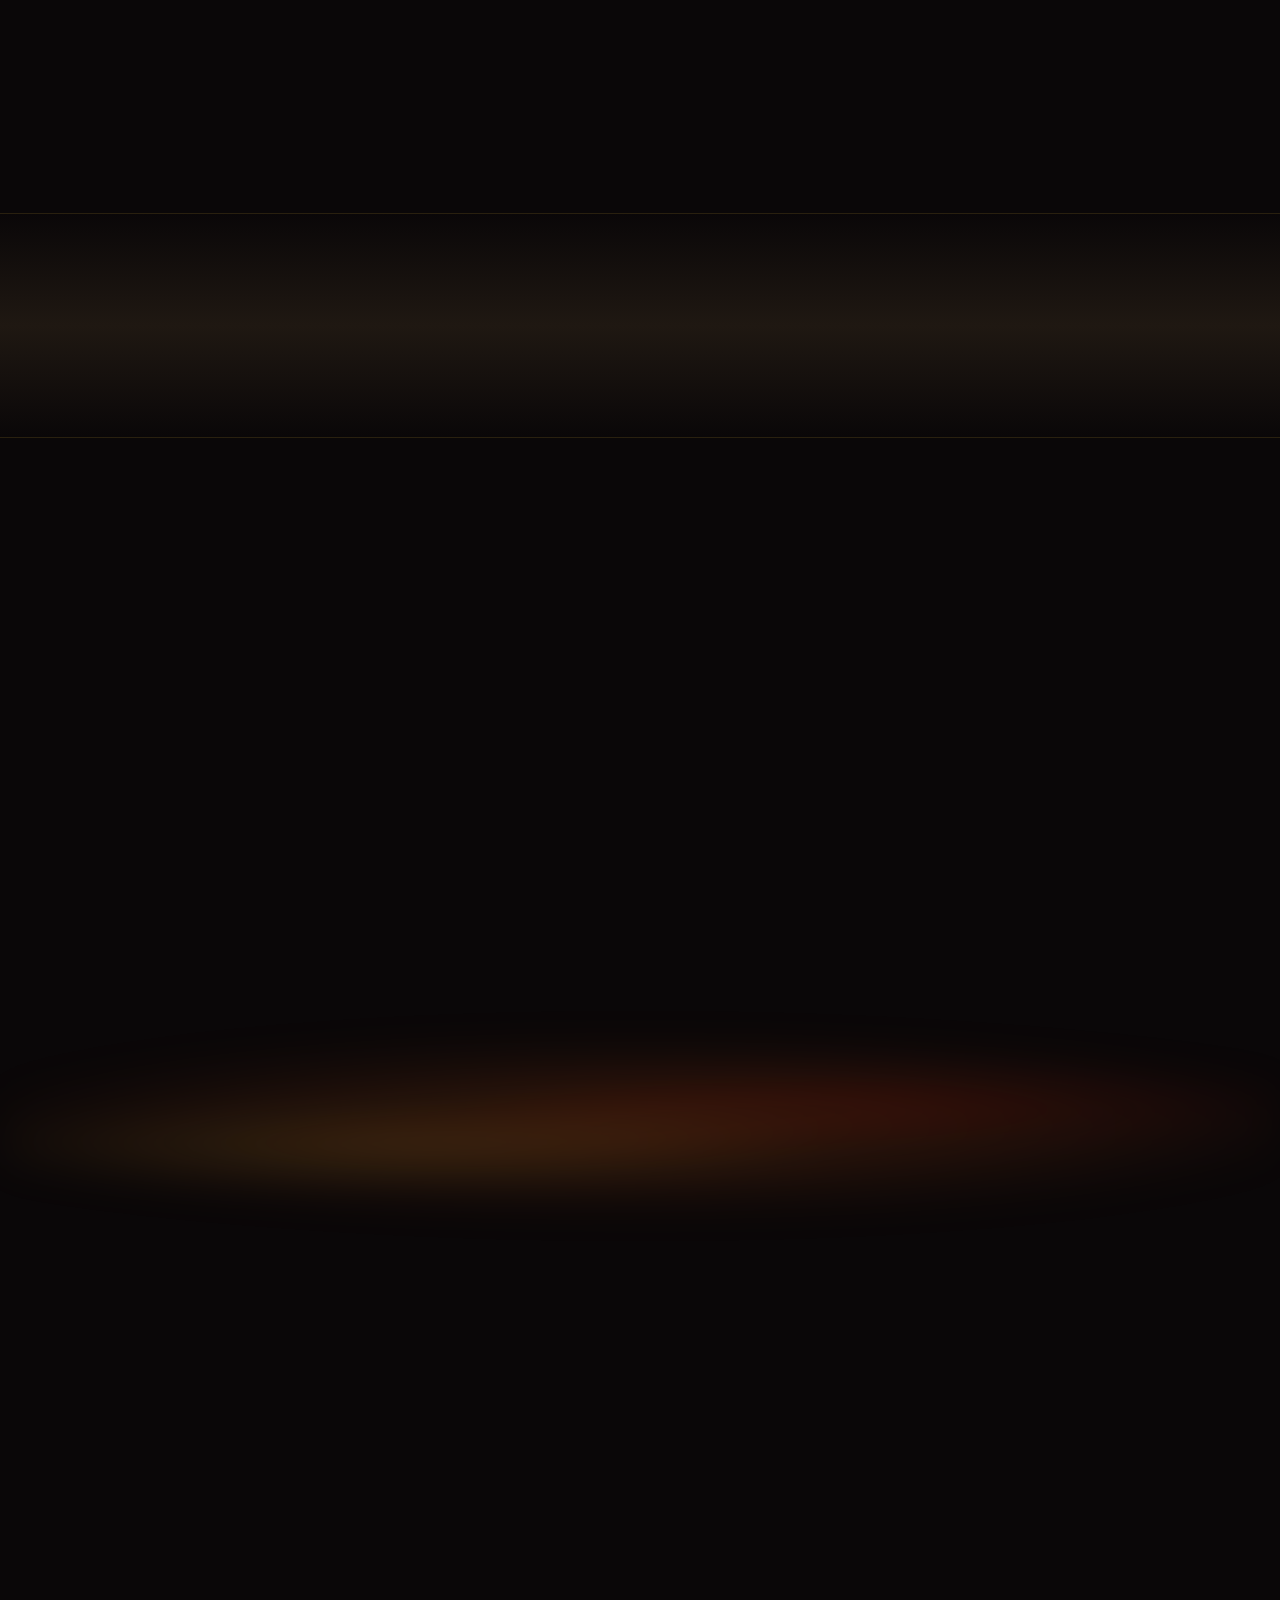
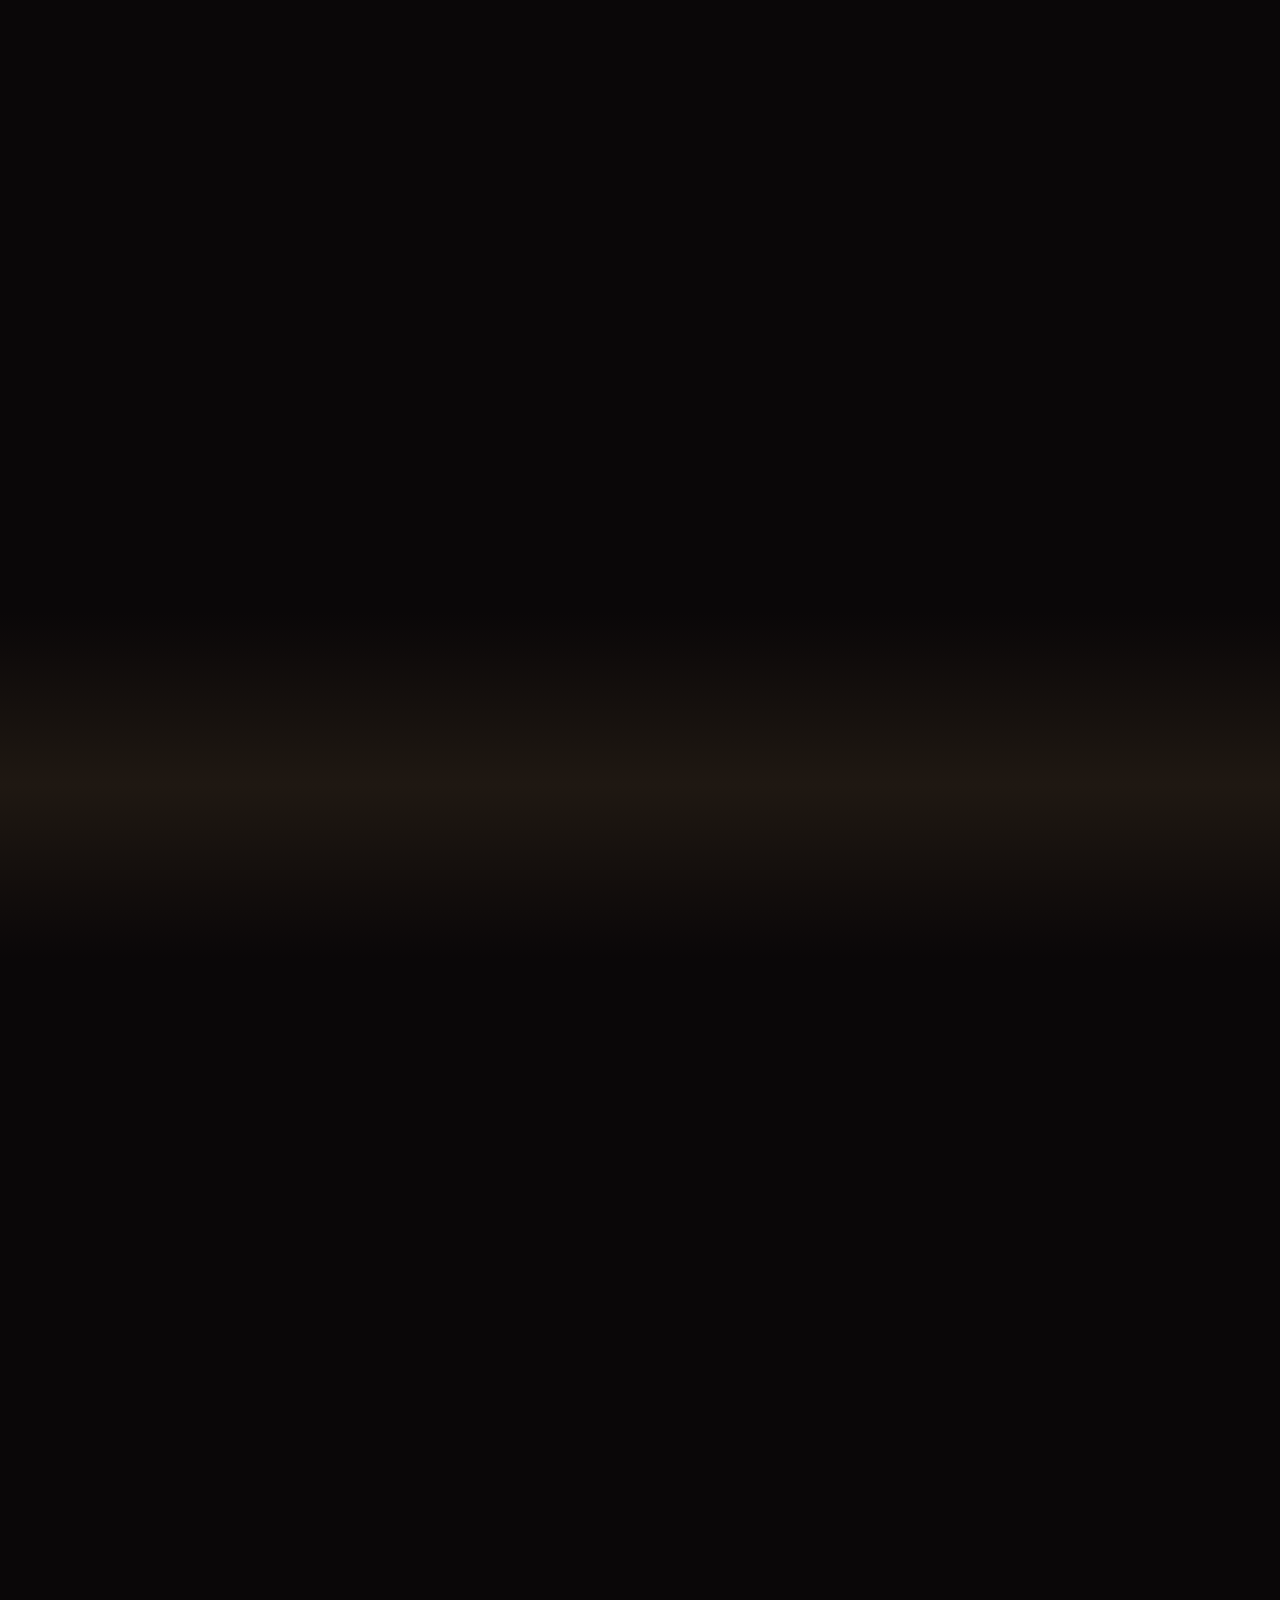
==== commit bdcf0afa: "fix: ajusta preco de De/parcelamento/badge do kit 1x - De R$ 149,90 -> De R$ 179,90 - 12x R$ 10,98 -" ====
--- a/torofila-landing/index.html
+++ b/torofila-landing/index.html
@@ -572,7 +572,7 @@
 
       <!-- KIT INICIAL -->
       <article class="kit kit--inicial">
-        <span class="kit__badge">33% OFF</span>
+        <span class="kit__badge">28% OFF</span>
         <div class="kit__visual">
           <span class="kit__visual-glow"></span>
           <div class="kit__visual-stack">
@@ -592,9 +592,9 @@
         </ul>
 
         <div class="kit__price">
-          <span class="kit__price-old">De R$ 149,90</span>
+          <span class="kit__price-old">De R$ 179,90</span>
           <span class="kit__price-now"><span class="currency">R$</span>129,90</span>
-          <span class="kit__price-installment">Em até 12x de R$ 10,98</span>
+          <span class="kit__price-installment">Em até 12x de R$ 14,28</span>
         </div>
 
         <a class="kit__cta" href="https://app.coinzz.com.br/checkout/torofila-1-pote-voce-um-deus-grego-0" target="_blank" rel="noopener">
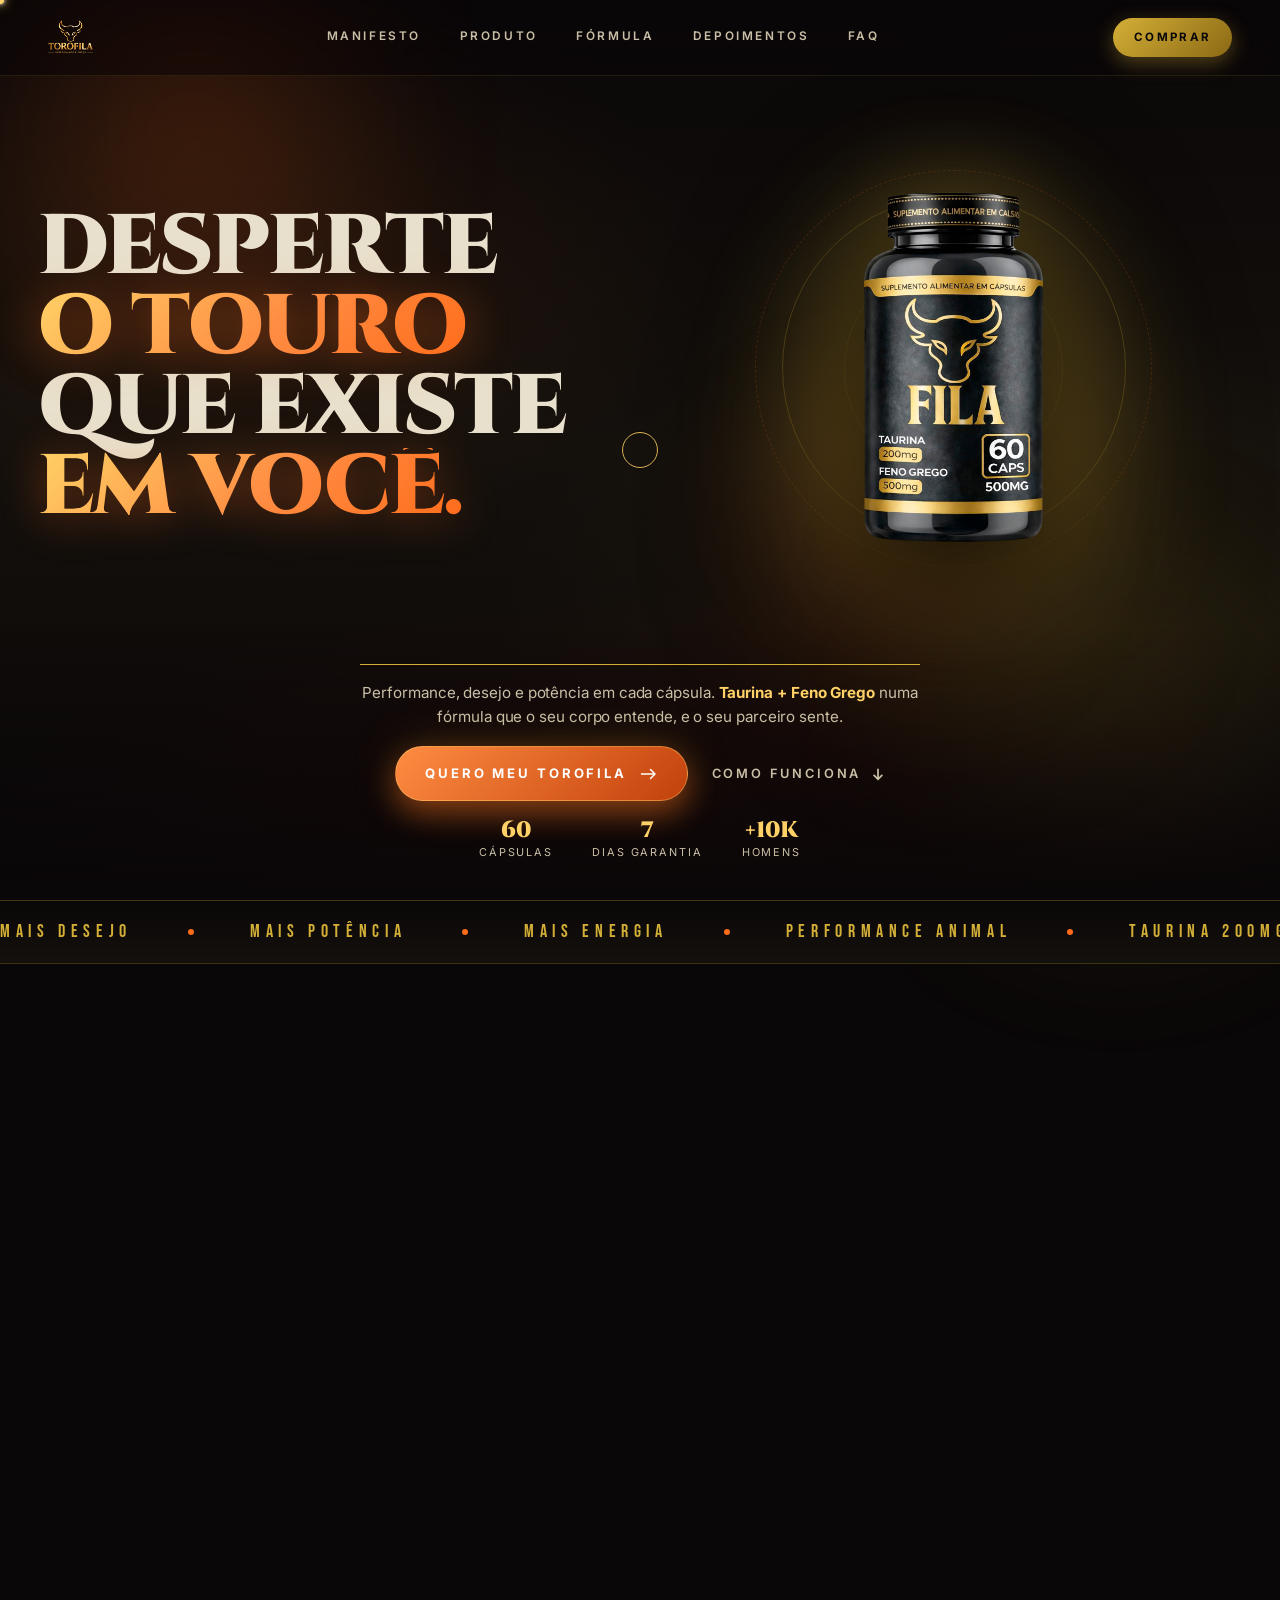
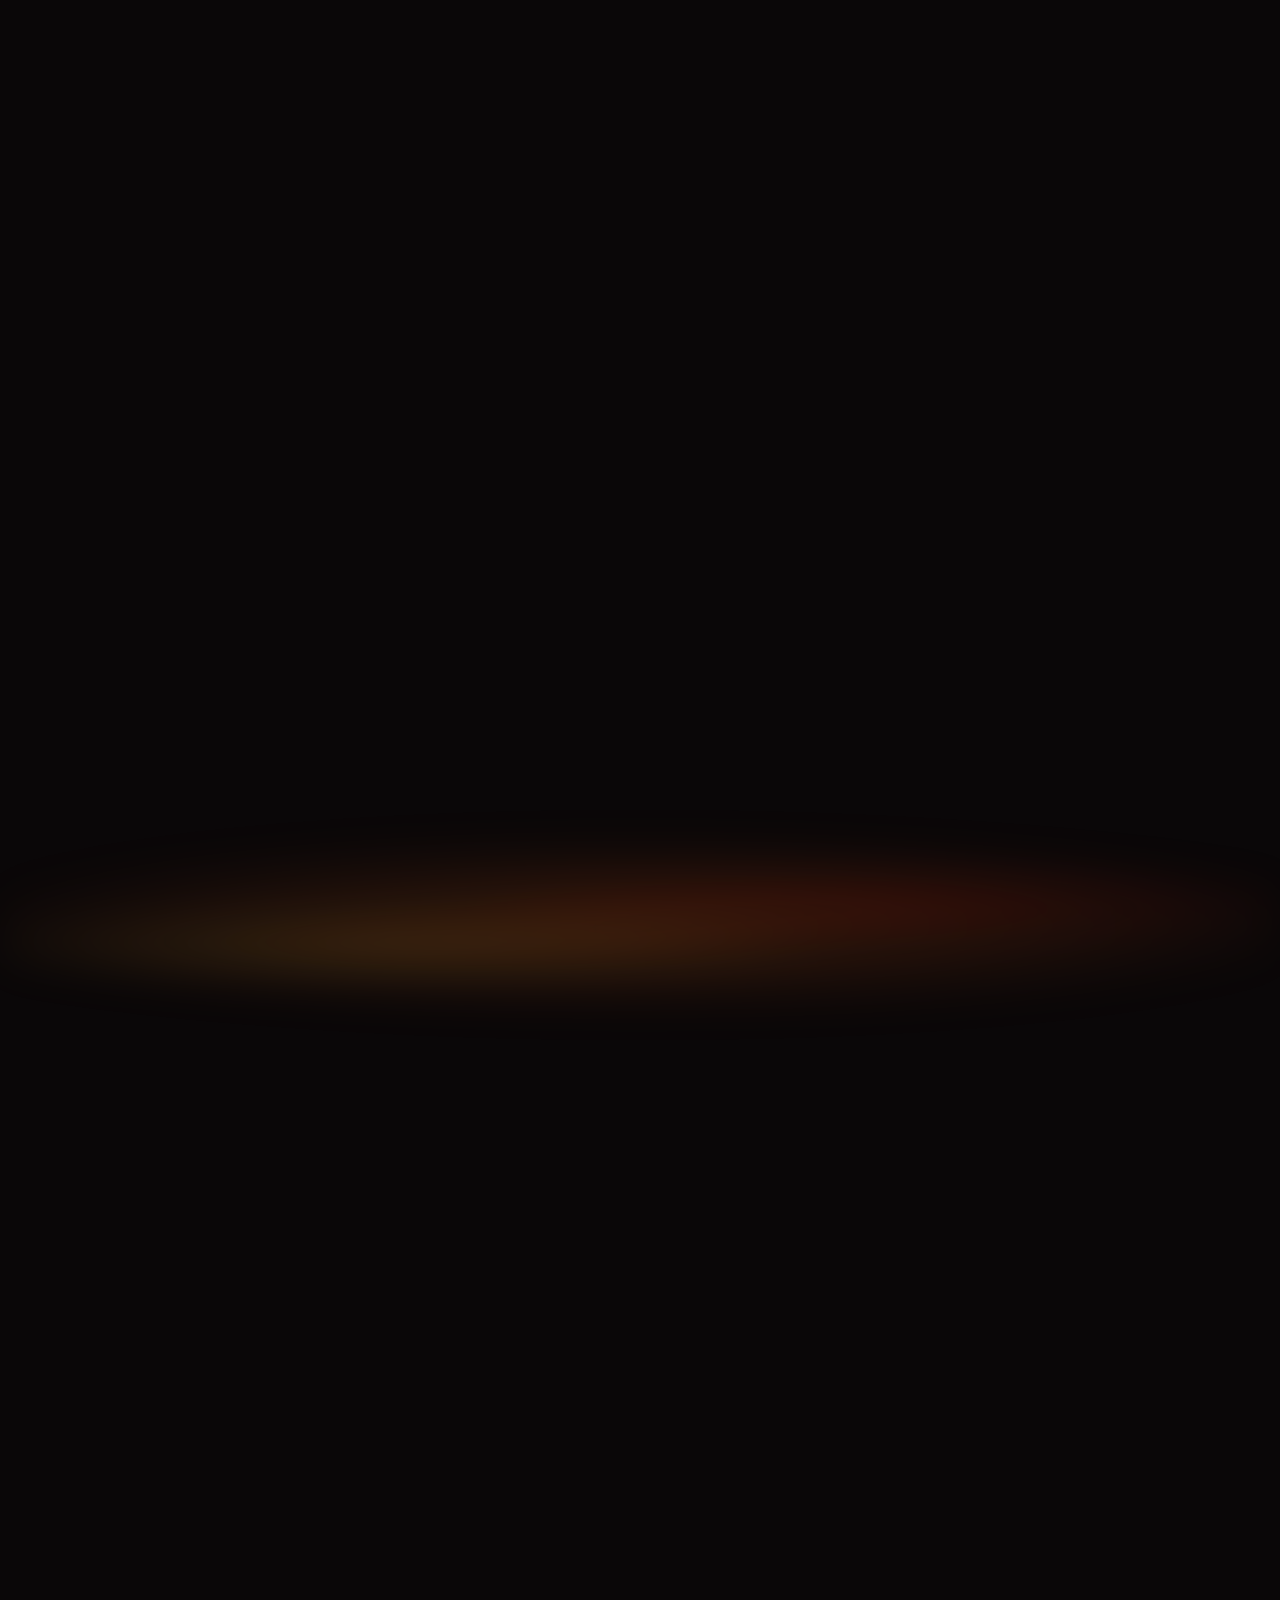
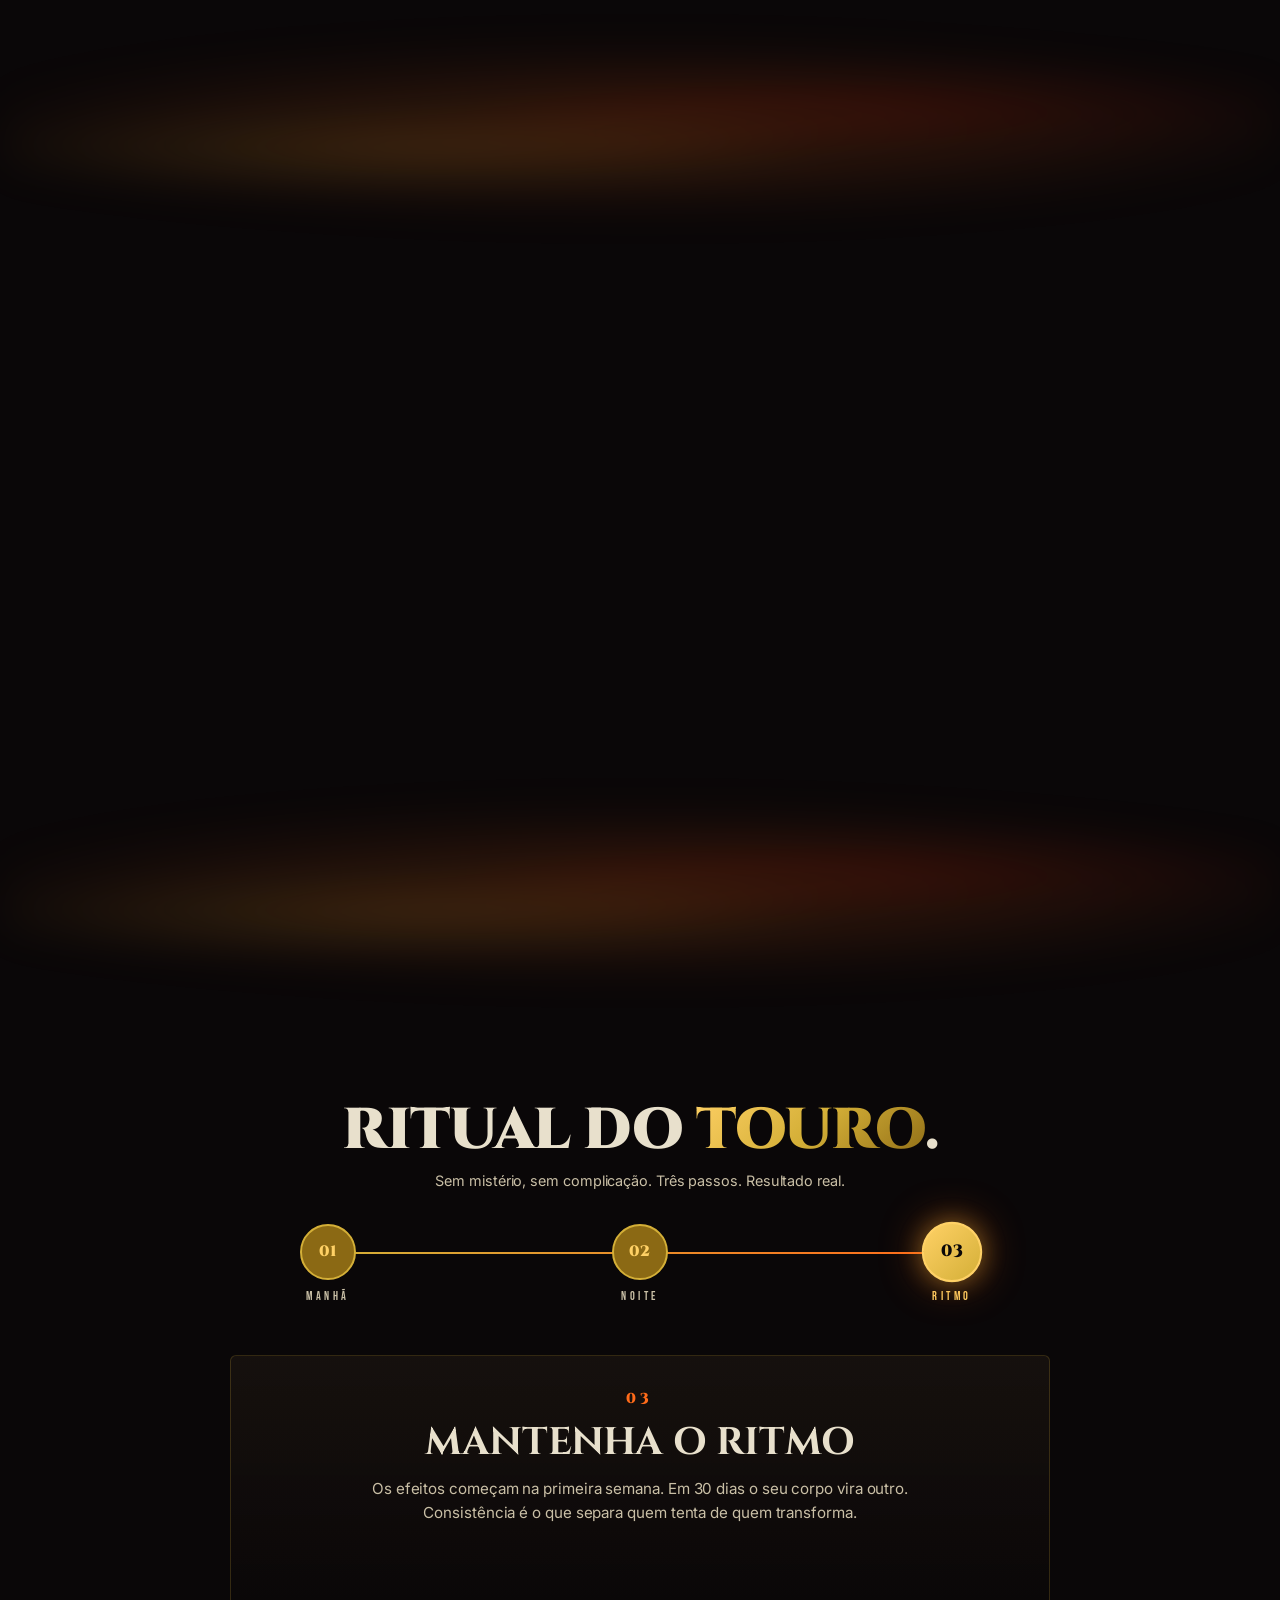
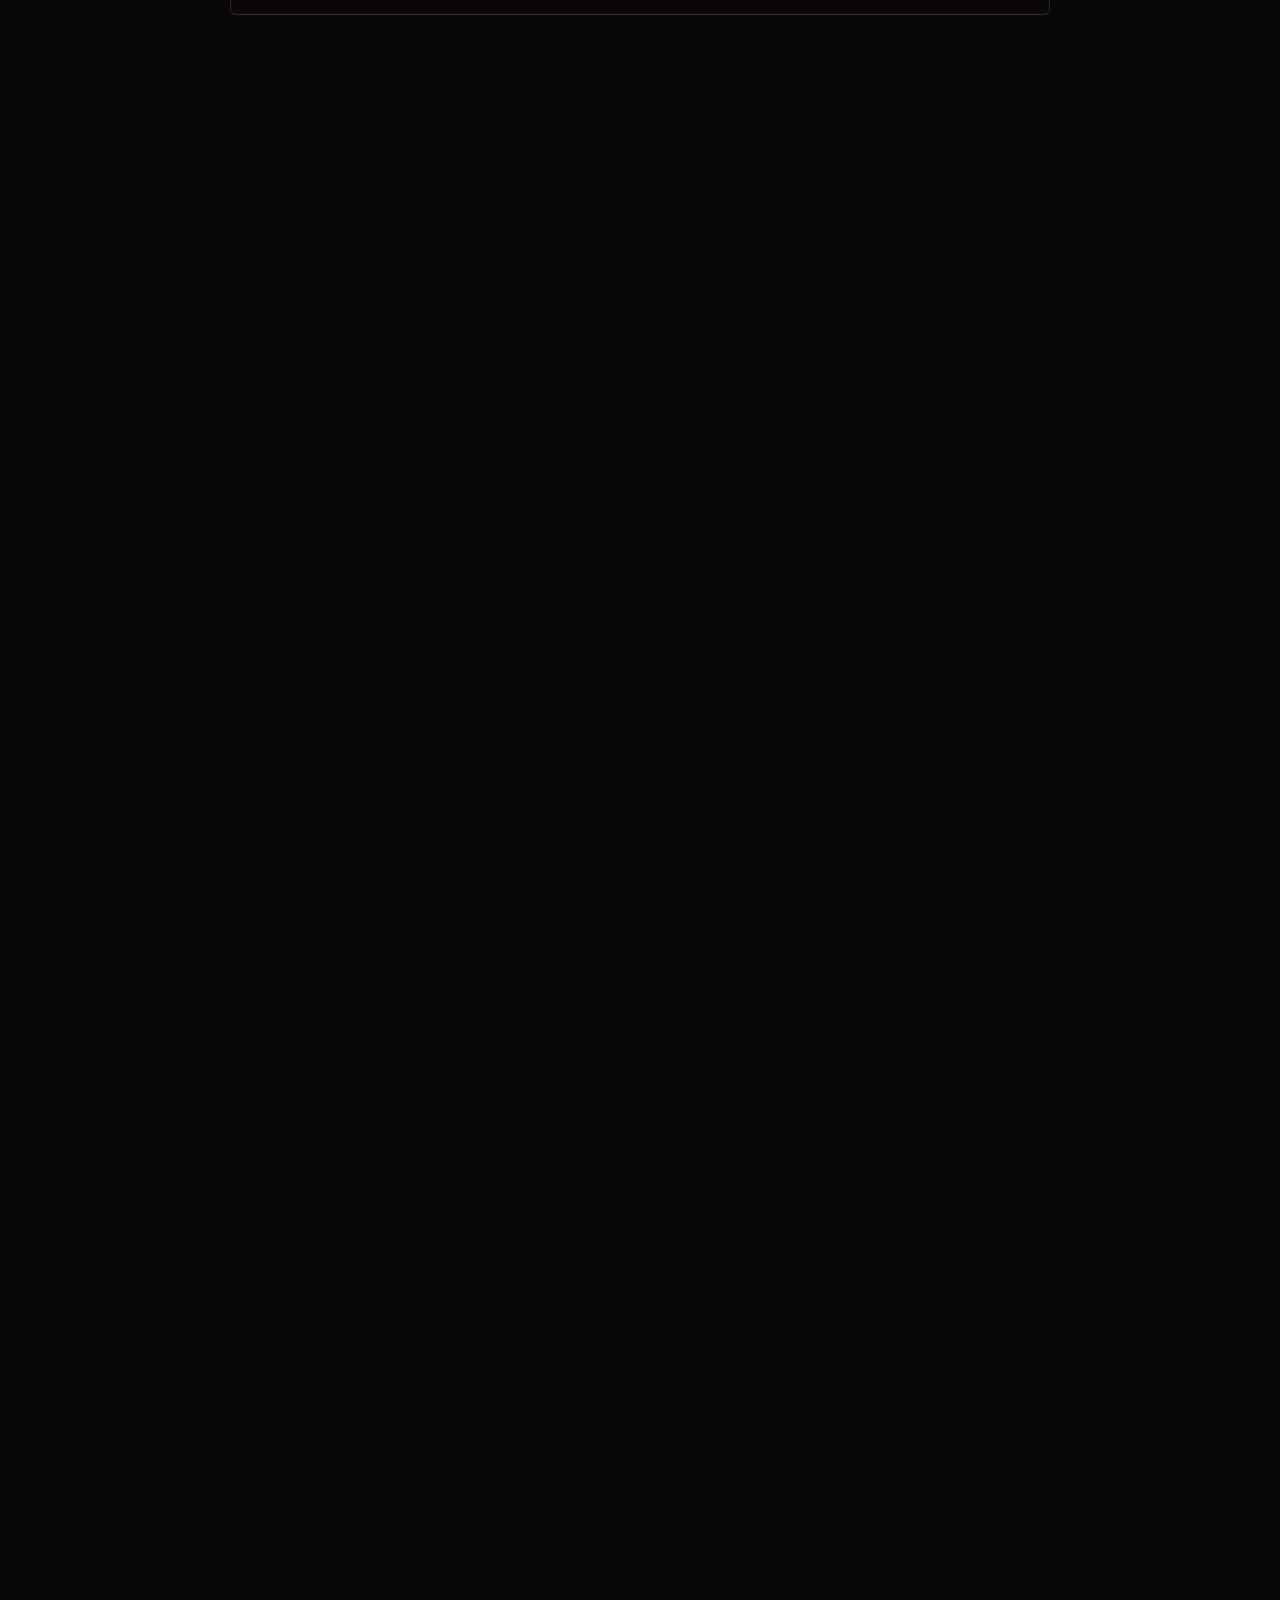
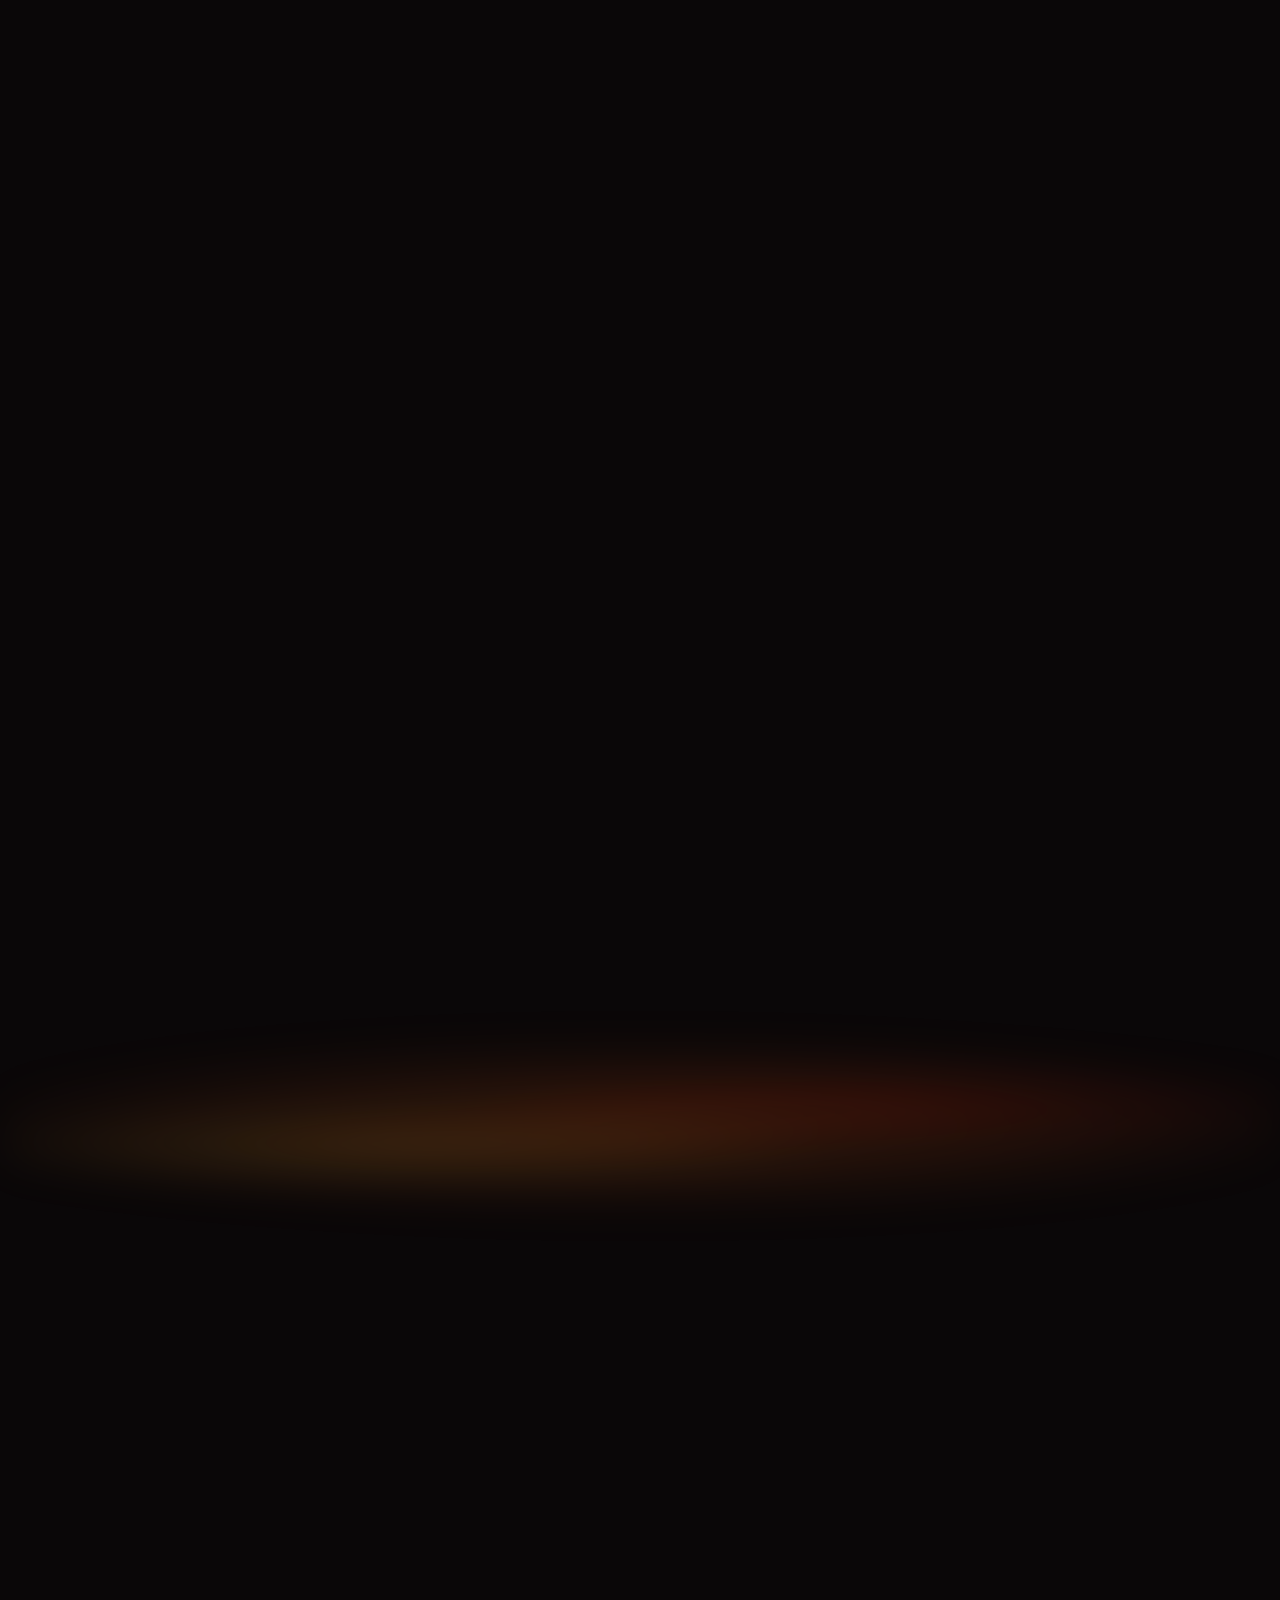
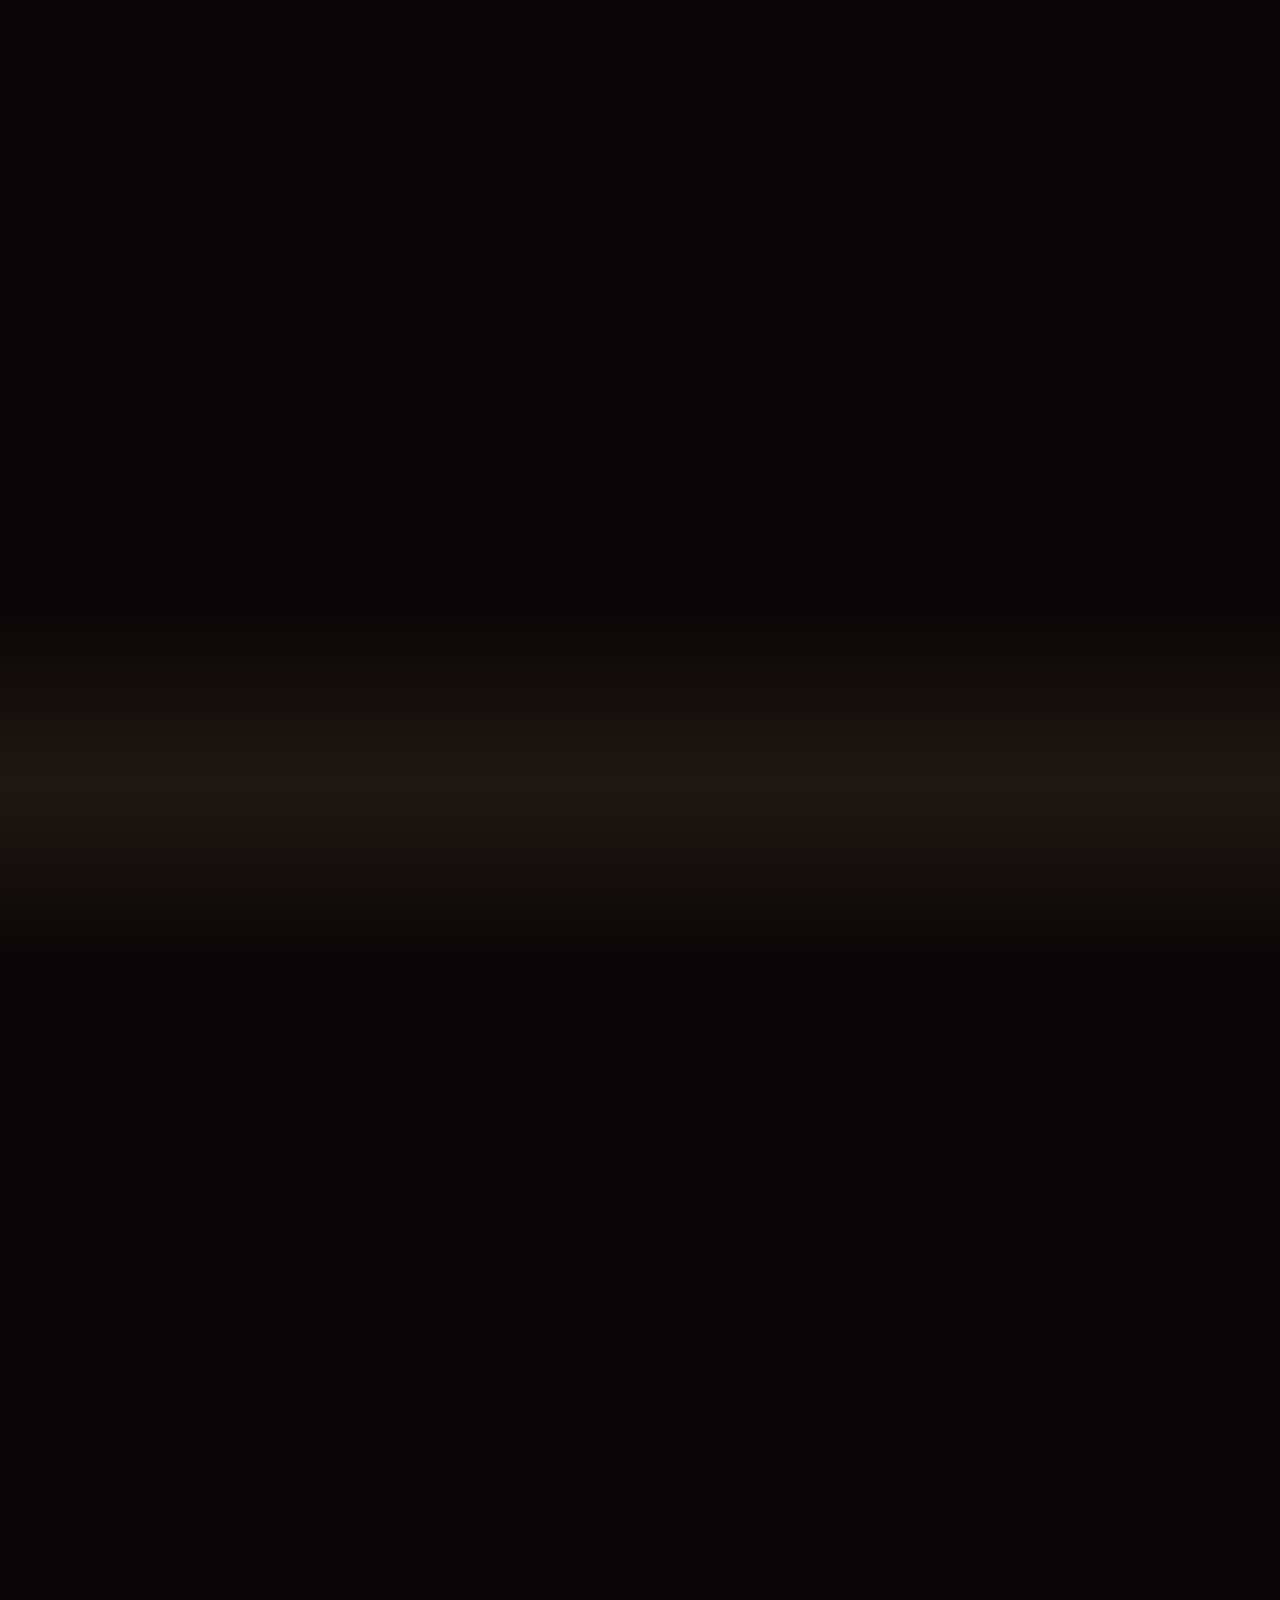
==== commit 632fb9be: "fix: ajusta preco do kit 2 potes (Turbo) - Now R$ 169,90 -> R$ 189,90 - 12x R$ 17,57 -> 12x R$ 20,87" ====
--- a/torofila-landing/index.html
+++ b/torofila-landing/index.html
@@ -608,7 +608,7 @@
 
       <!-- KIT TURBO -->
       <article class="kit kit--turbo kit--featured">
-        <span class="kit__badge">43% OFF</span>
+        <span class="kit__badge">37% OFF</span>
         <div class="kit__visual">
           <span class="kit__visual-glow"></span>
           <div class="kit__visual-stack">
@@ -625,14 +625,14 @@
           <li><svg viewBox="0 0 24 24" fill="none" stroke="currentColor" stroke-width="2.5" stroke-linecap="round"><polyline points="20 6 9 17 4 12"/></svg><span>2 potes · 120 cápsulas</span></li>
           <li><svg viewBox="0 0 24 24" fill="none" stroke="currentColor" stroke-width="2.5" stroke-linecap="round"><polyline points="20 6 9 17 4 12"/></svg><span>Tratamento 60 dias completo</span></li>
           <li><svg viewBox="0 0 24 24" fill="none" stroke="currentColor" stroke-width="2.5" stroke-linecap="round"><polyline points="20 6 9 17 4 12"/></svg><span>Frete grátis prioritário</span></li>
-          <li><svg viewBox="0 0 24 24" fill="none" stroke="currentColor" stroke-width="2.5" stroke-linecap="round"><polyline points="20 6 9 17 4 12"/></svg><span>Economia de R$ 130</span></li>
+          <li><svg viewBox="0 0 24 24" fill="none" stroke="currentColor" stroke-width="2.5" stroke-linecap="round"><polyline points="20 6 9 17 4 12"/></svg><span>Economia de R$ 110</span></li>
           <li><svg viewBox="0 0 24 24" fill="none" stroke="currentColor" stroke-width="2.5" stroke-linecap="round"><polyline points="20 6 9 17 4 12"/></svg><span>Garantia 7 dias</span></li>
         </ul>
 
         <div class="kit__price">
           <span class="kit__price-old">De R$ 299,90</span>
-          <span class="kit__price-now"><span class="currency">R$</span>169,90</span>
-          <span class="kit__price-installment">Em até 12x de R$ 17,57</span>
+          <span class="kit__price-now"><span class="currency">R$</span>189,90</span>
+          <span class="kit__price-installment">Em até 12x de R$ 20,87</span>
         </div>
 
         <a class="kit__cta" href="https://app.coinzz.com.br/checkout/torofila-2-potes-resultados-bruto-0" target="_blank" rel="noopener">
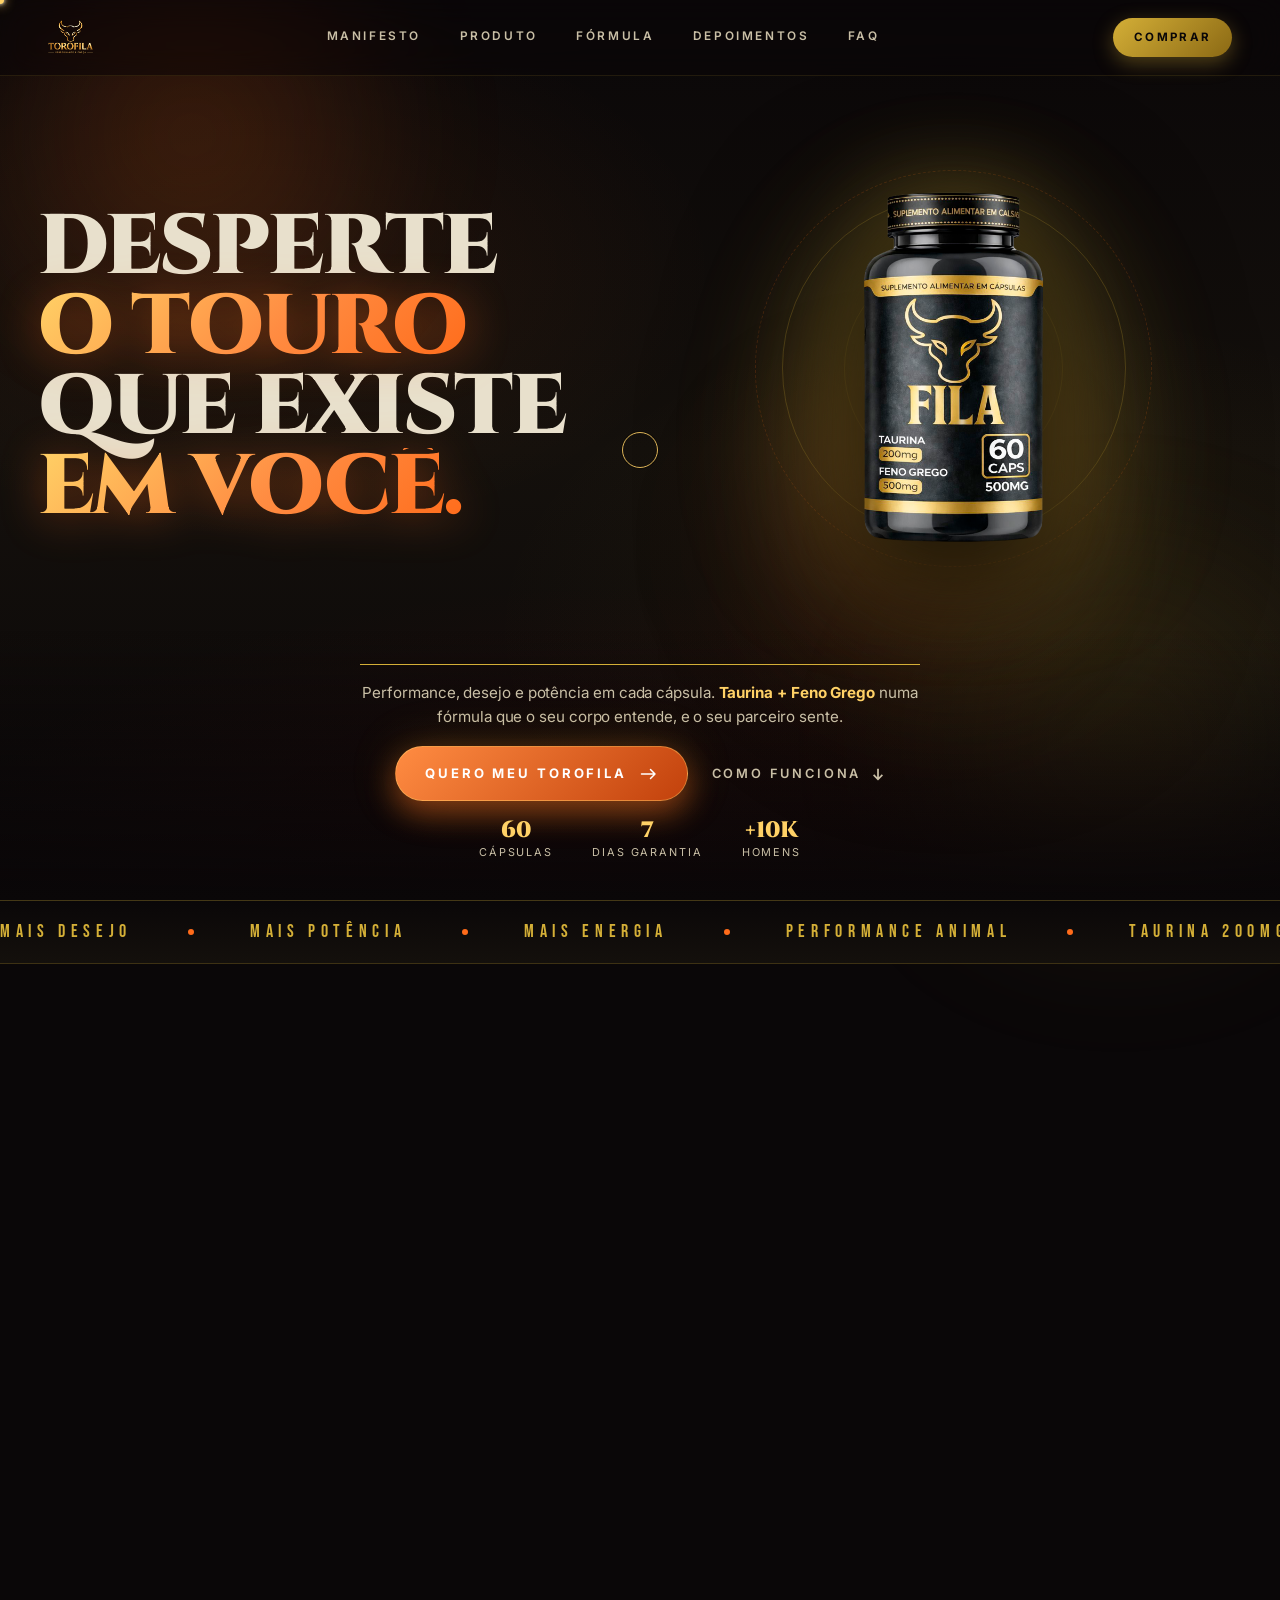
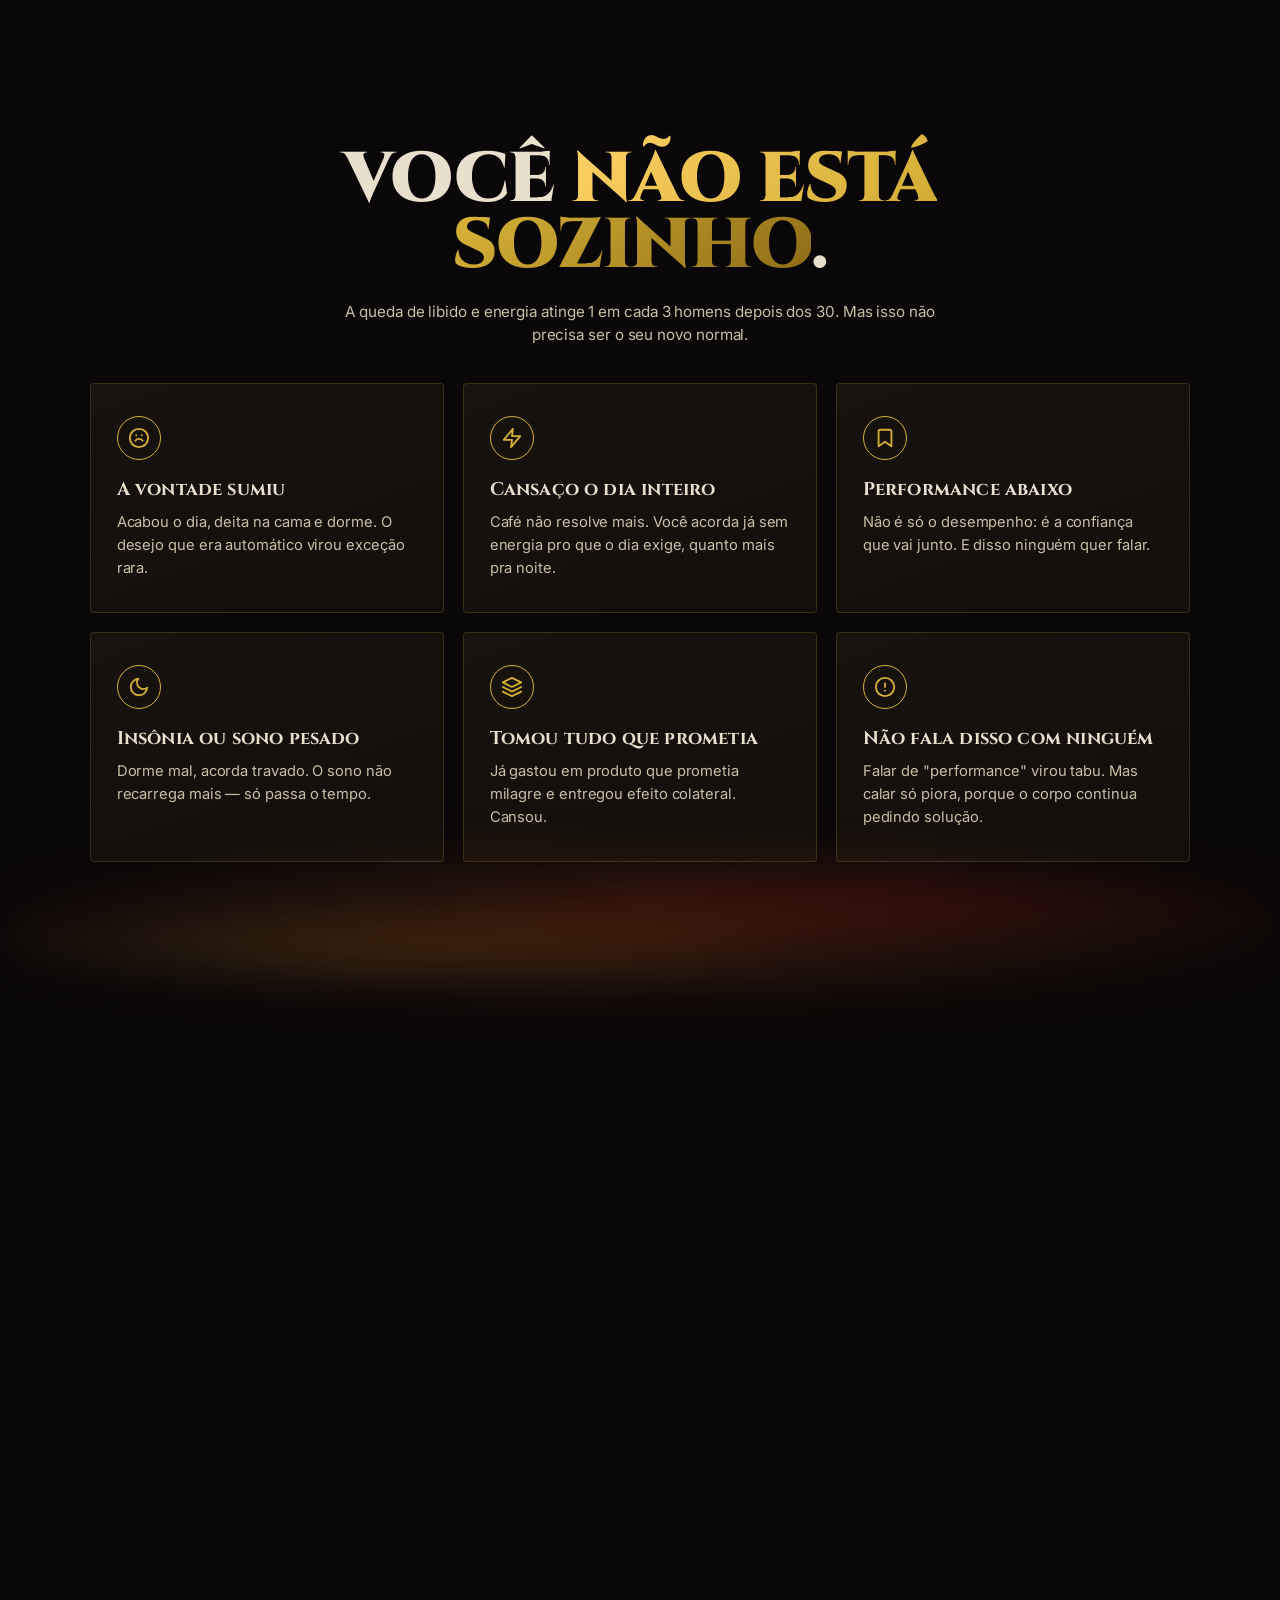
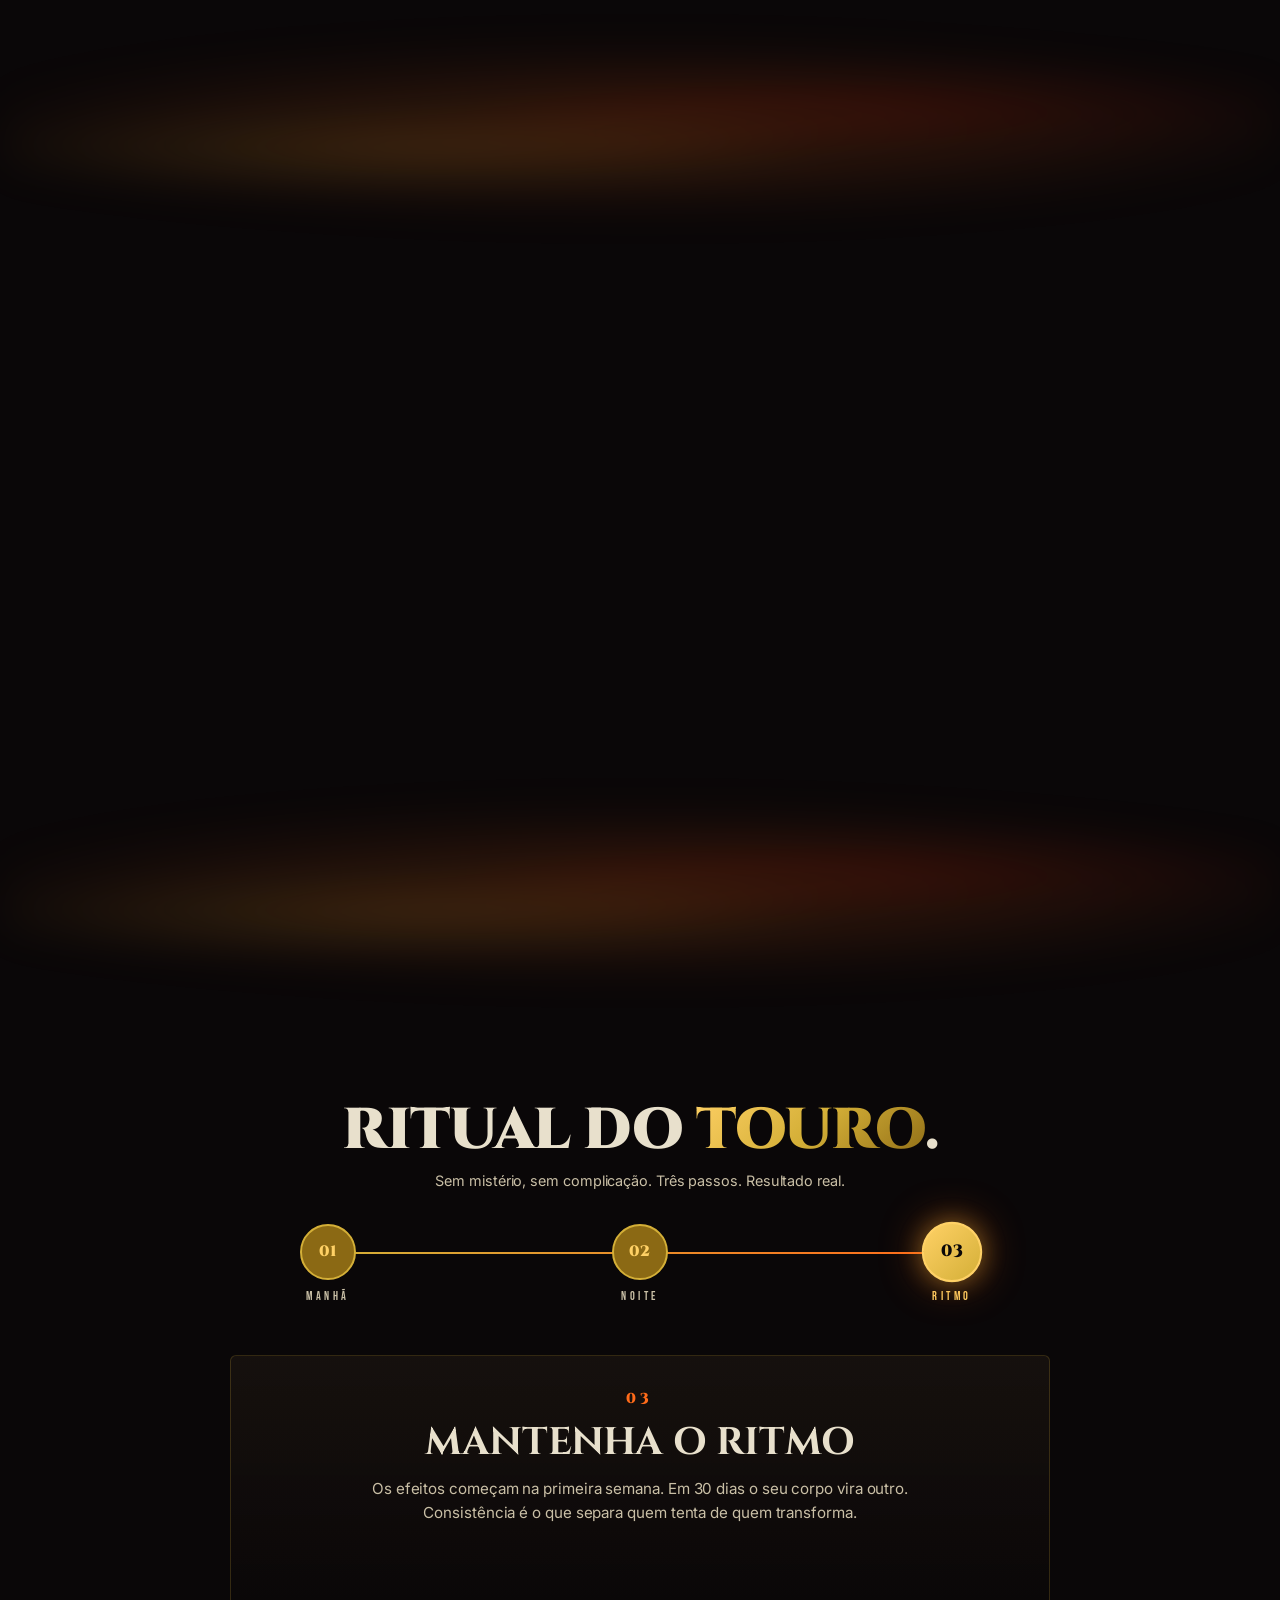
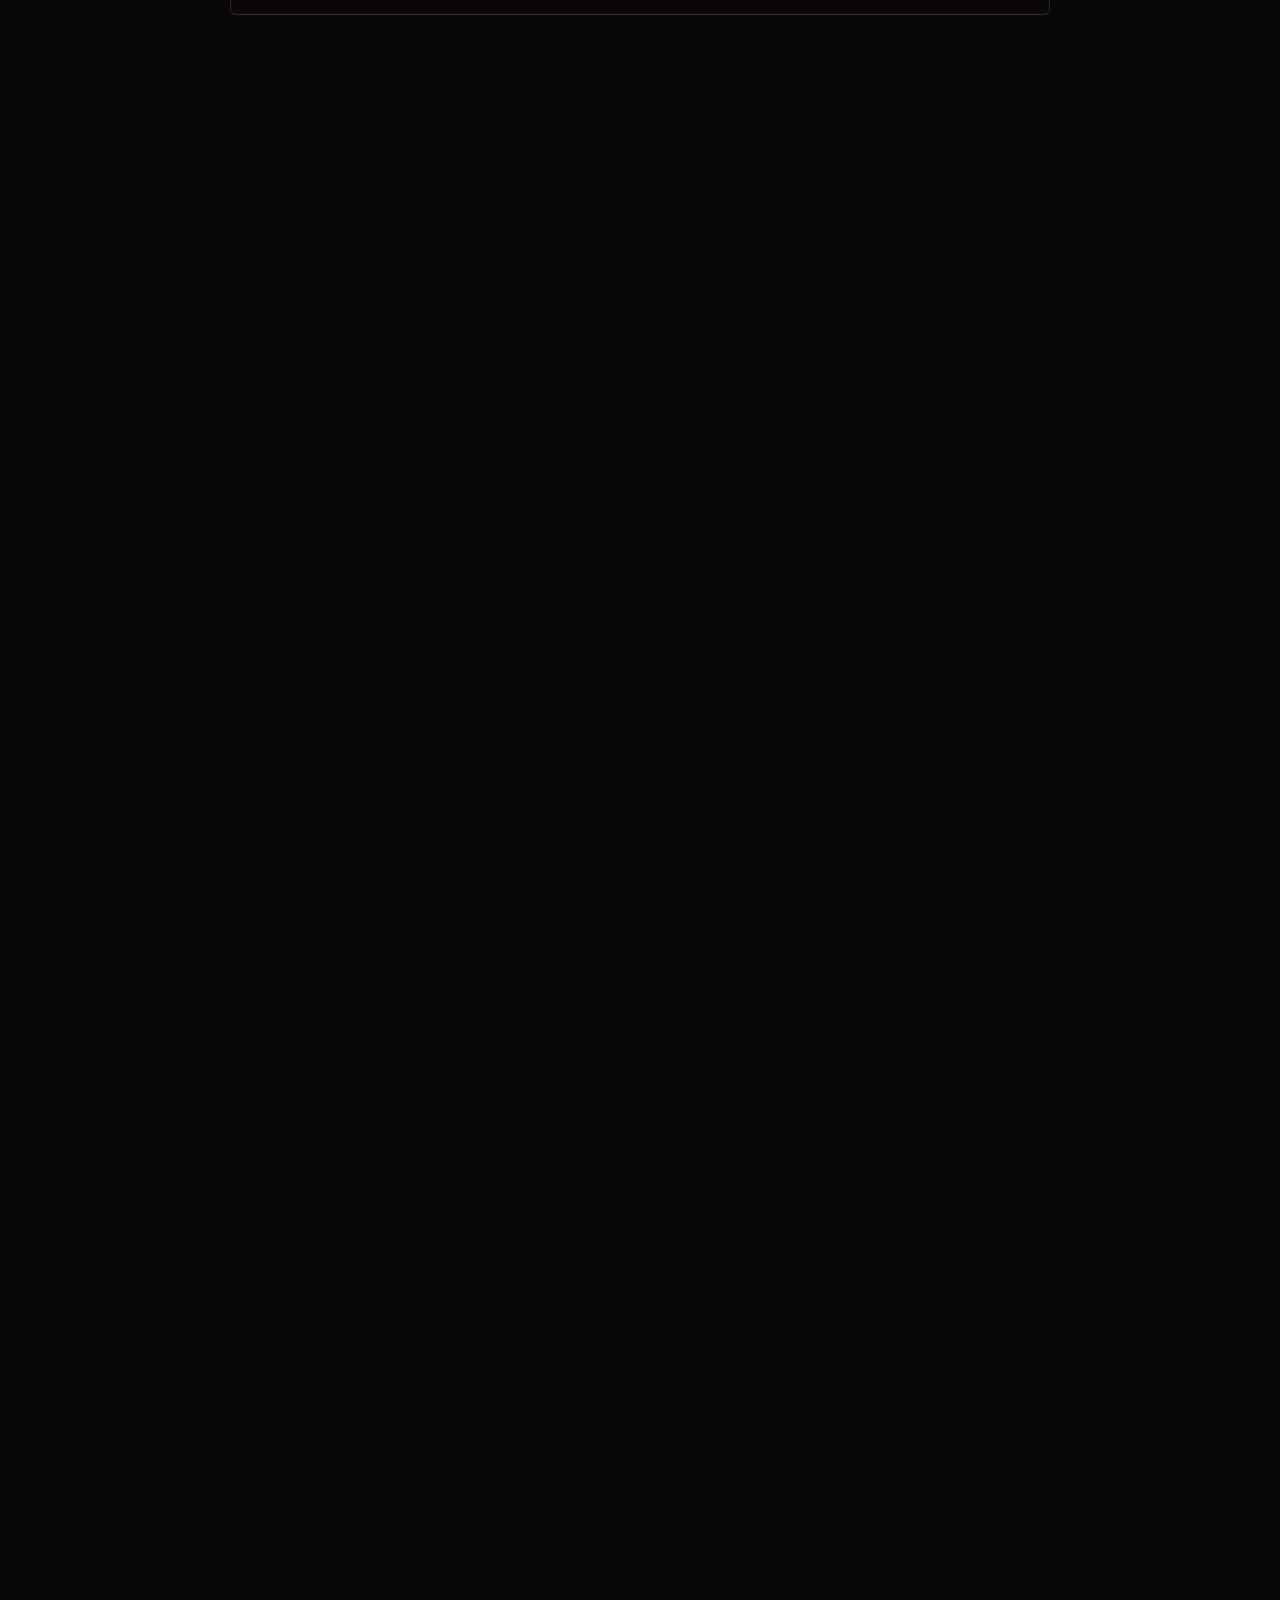
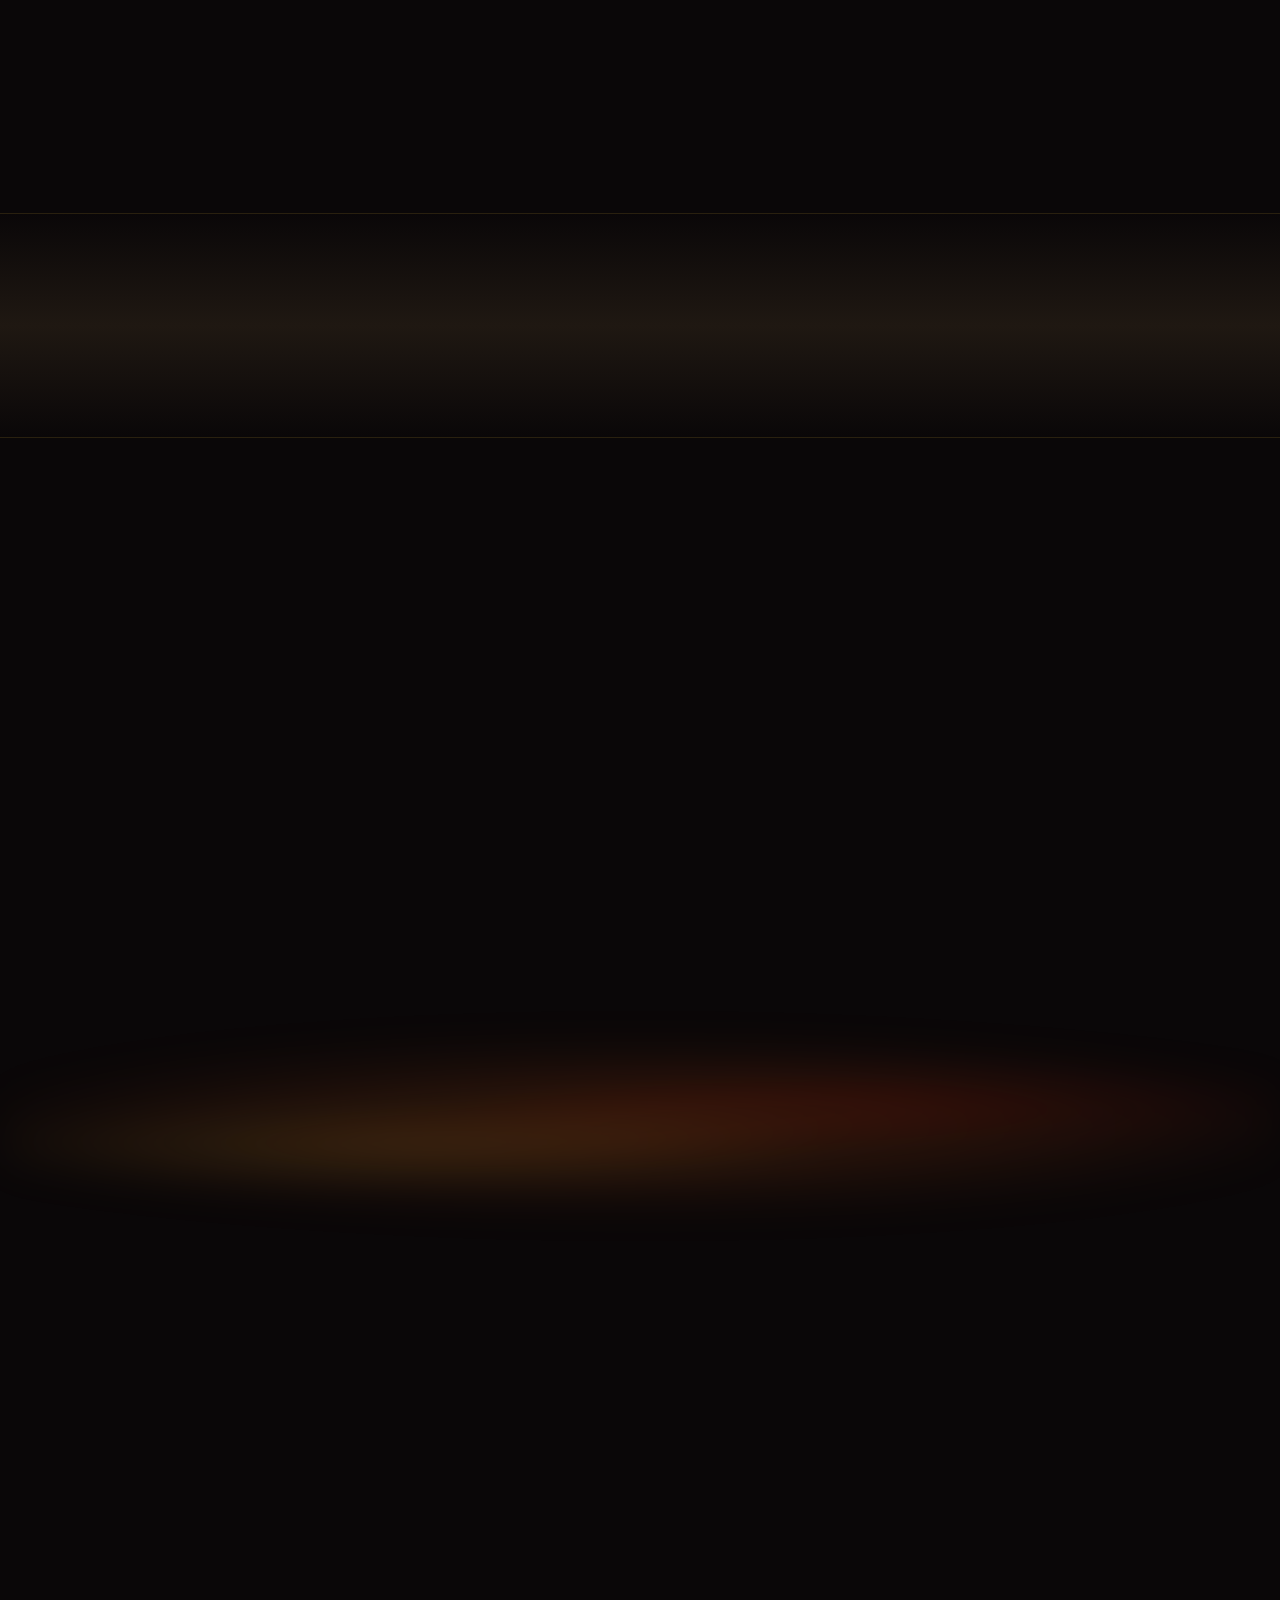
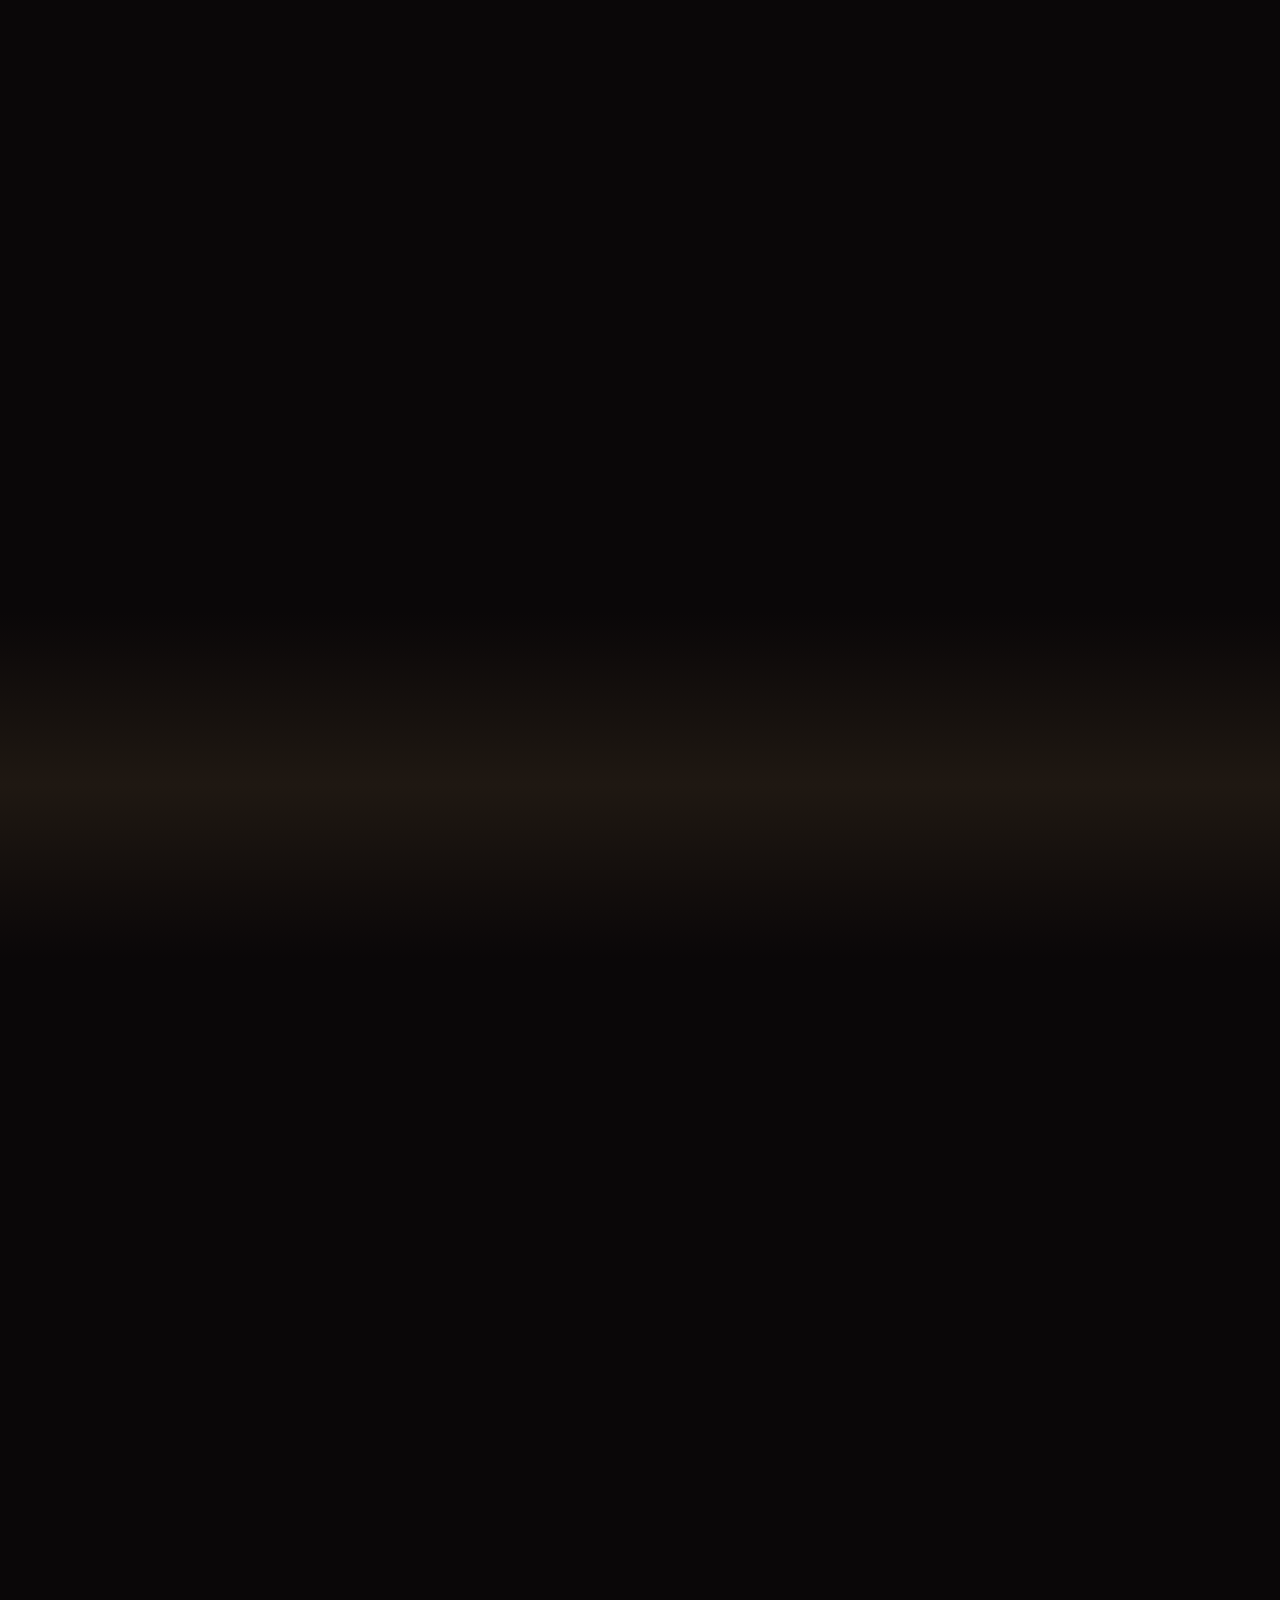
==== commit 9689284f: "fix: corrige slugs dos checkout Coinzz (1 pote e 2 potes) - 1 pote: torofila-1-pote-... -> torofila-" ====
--- a/torofila-landing/index.html
+++ b/torofila-landing/index.html
@@ -597,7 +597,7 @@
           <span class="kit__price-installment">Em até 12x de R$ 14,28</span>
         </div>
 
-        <a class="kit__cta" href="https://app.coinzz.com.br/checkout/torofila-1-pote-voce-um-deus-grego-0" target="_blank" rel="noopener">
+        <a class="kit__cta" href="https://app.coinzz.com.br/checkout/torofila---1-pote-voce-um-deus-grego-0" target="_blank" rel="noopener">
           <span>Comprar agora</span>
           <svg viewBox="0 0 24 16" aria-hidden="true">
             <path d="M2 8 L20 8 M14 2 L20 8 L14 14" fill="none" stroke="currentColor" stroke-width="2" stroke-linecap="round" stroke-linejoin="round"/>
@@ -635,7 +635,7 @@
           <span class="kit__price-installment">Em até 12x de R$ 20,87</span>
         </div>
 
-        <a class="kit__cta" href="https://app.coinzz.com.br/checkout/torofila-2-potes-resultados-bruto-0" target="_blank" rel="noopener">
+        <a class="kit__cta" href="https://app.coinzz.com.br/checkout/torofila--2-potes--resultados-bruto-0" target="_blank" rel="noopener">
           <span>Comprar agora</span>
           <svg viewBox="0 0 24 16" aria-hidden="true">
             <path d="M2 8 L20 8 M14 2 L20 8 L14 14" fill="none" stroke="currentColor" stroke-width="2" stroke-linecap="round" stroke-linejoin="round"/>
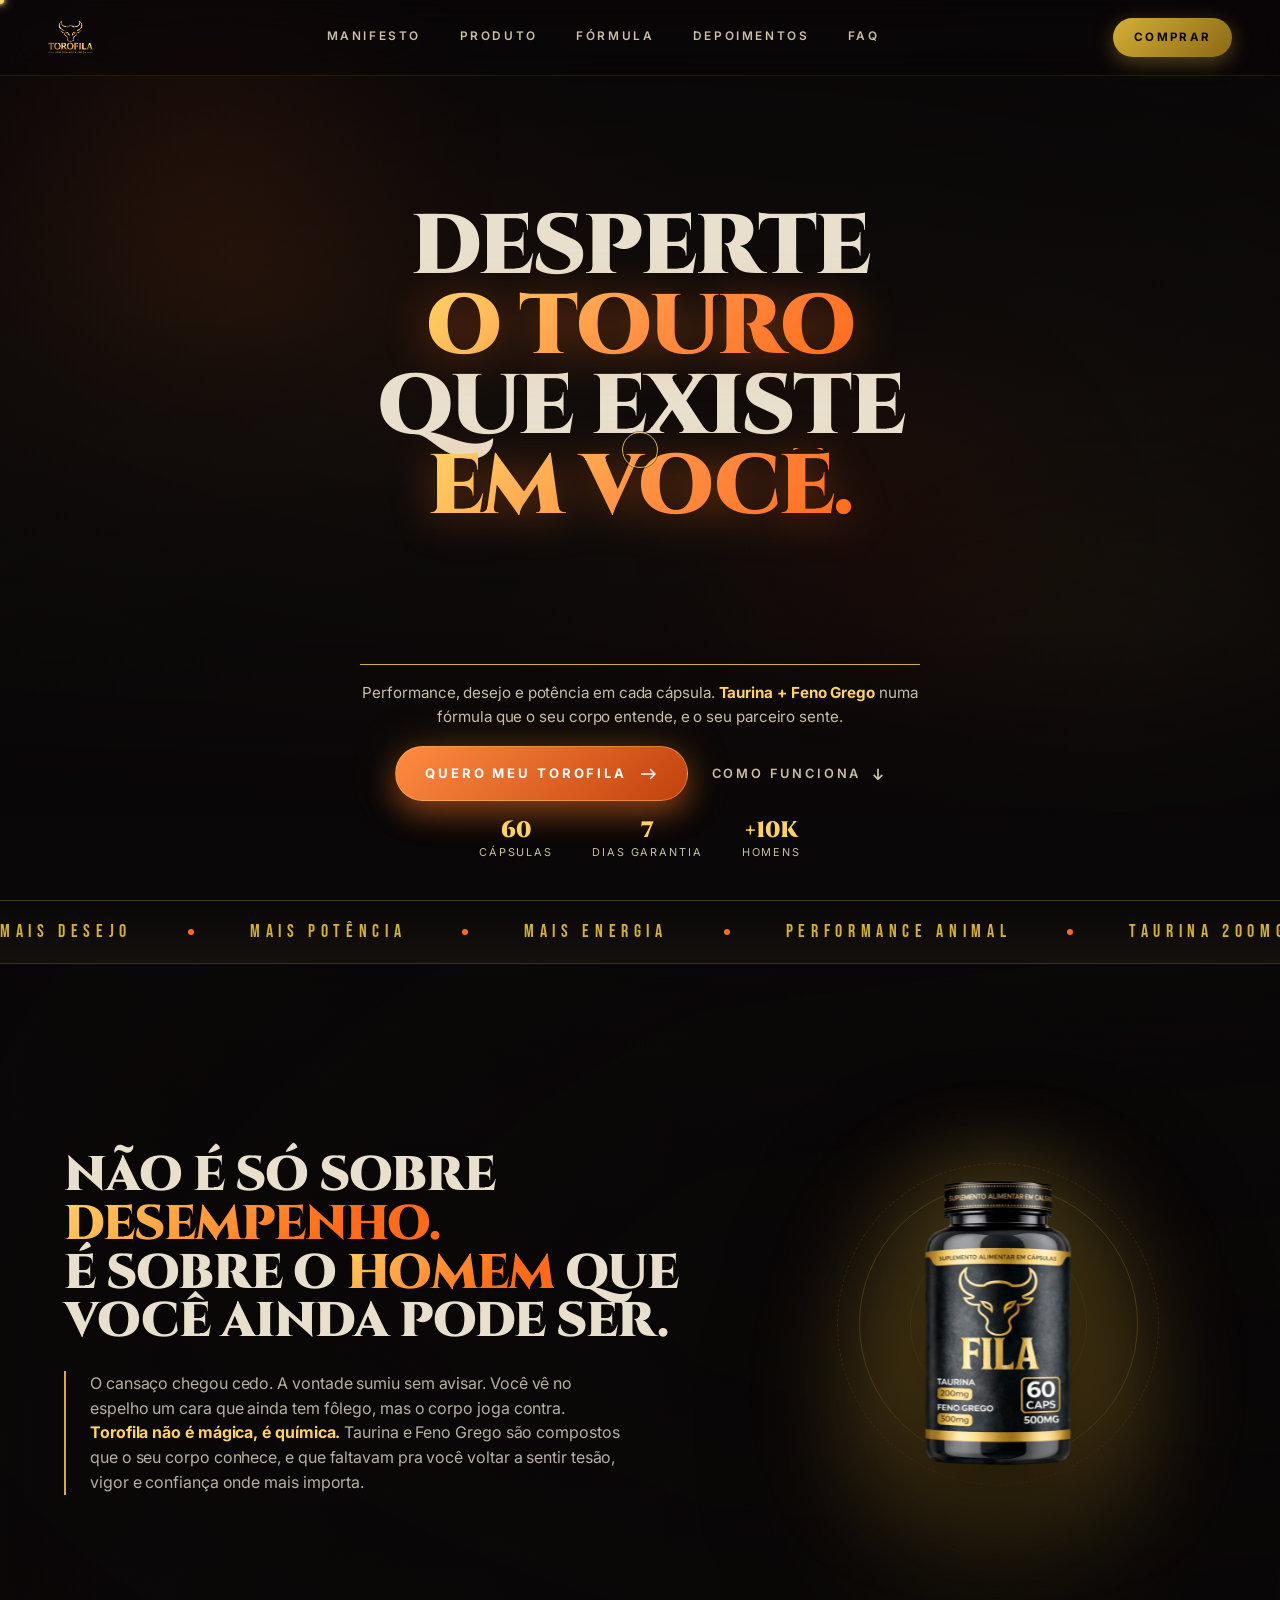
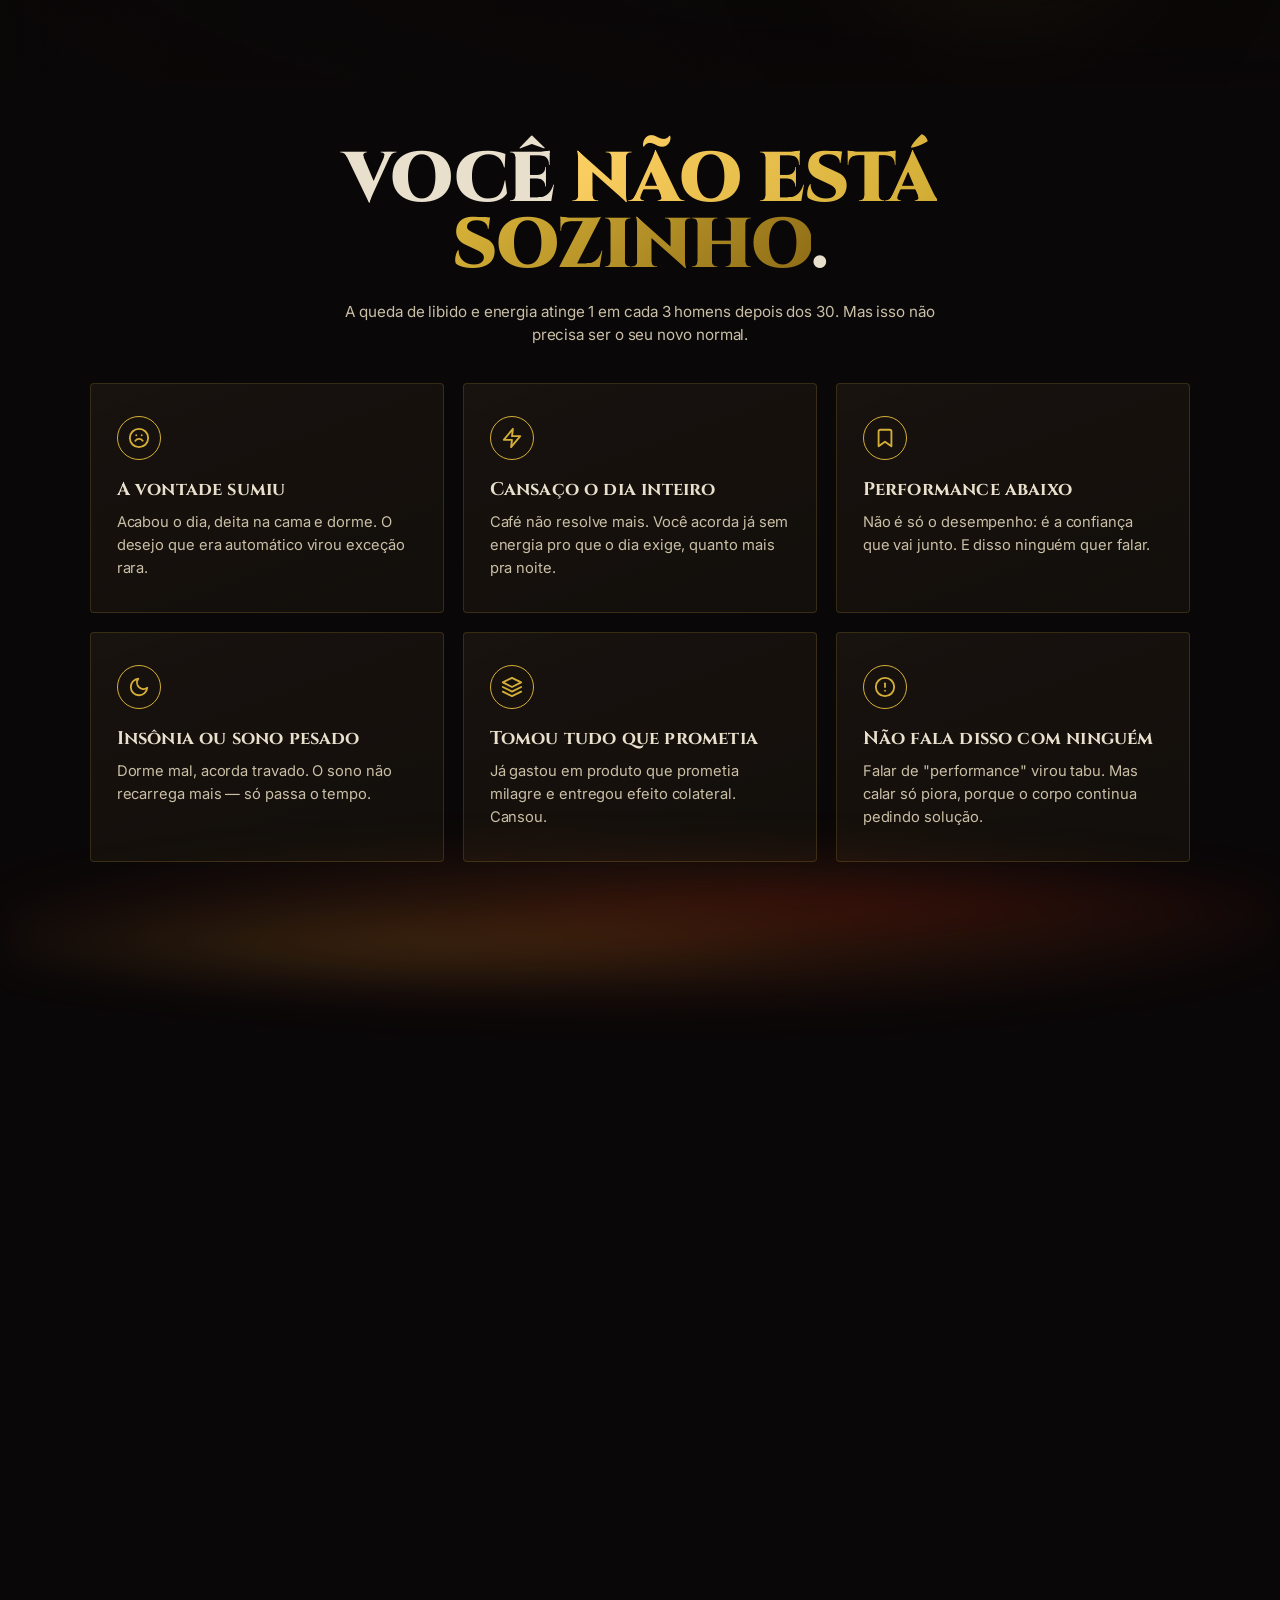
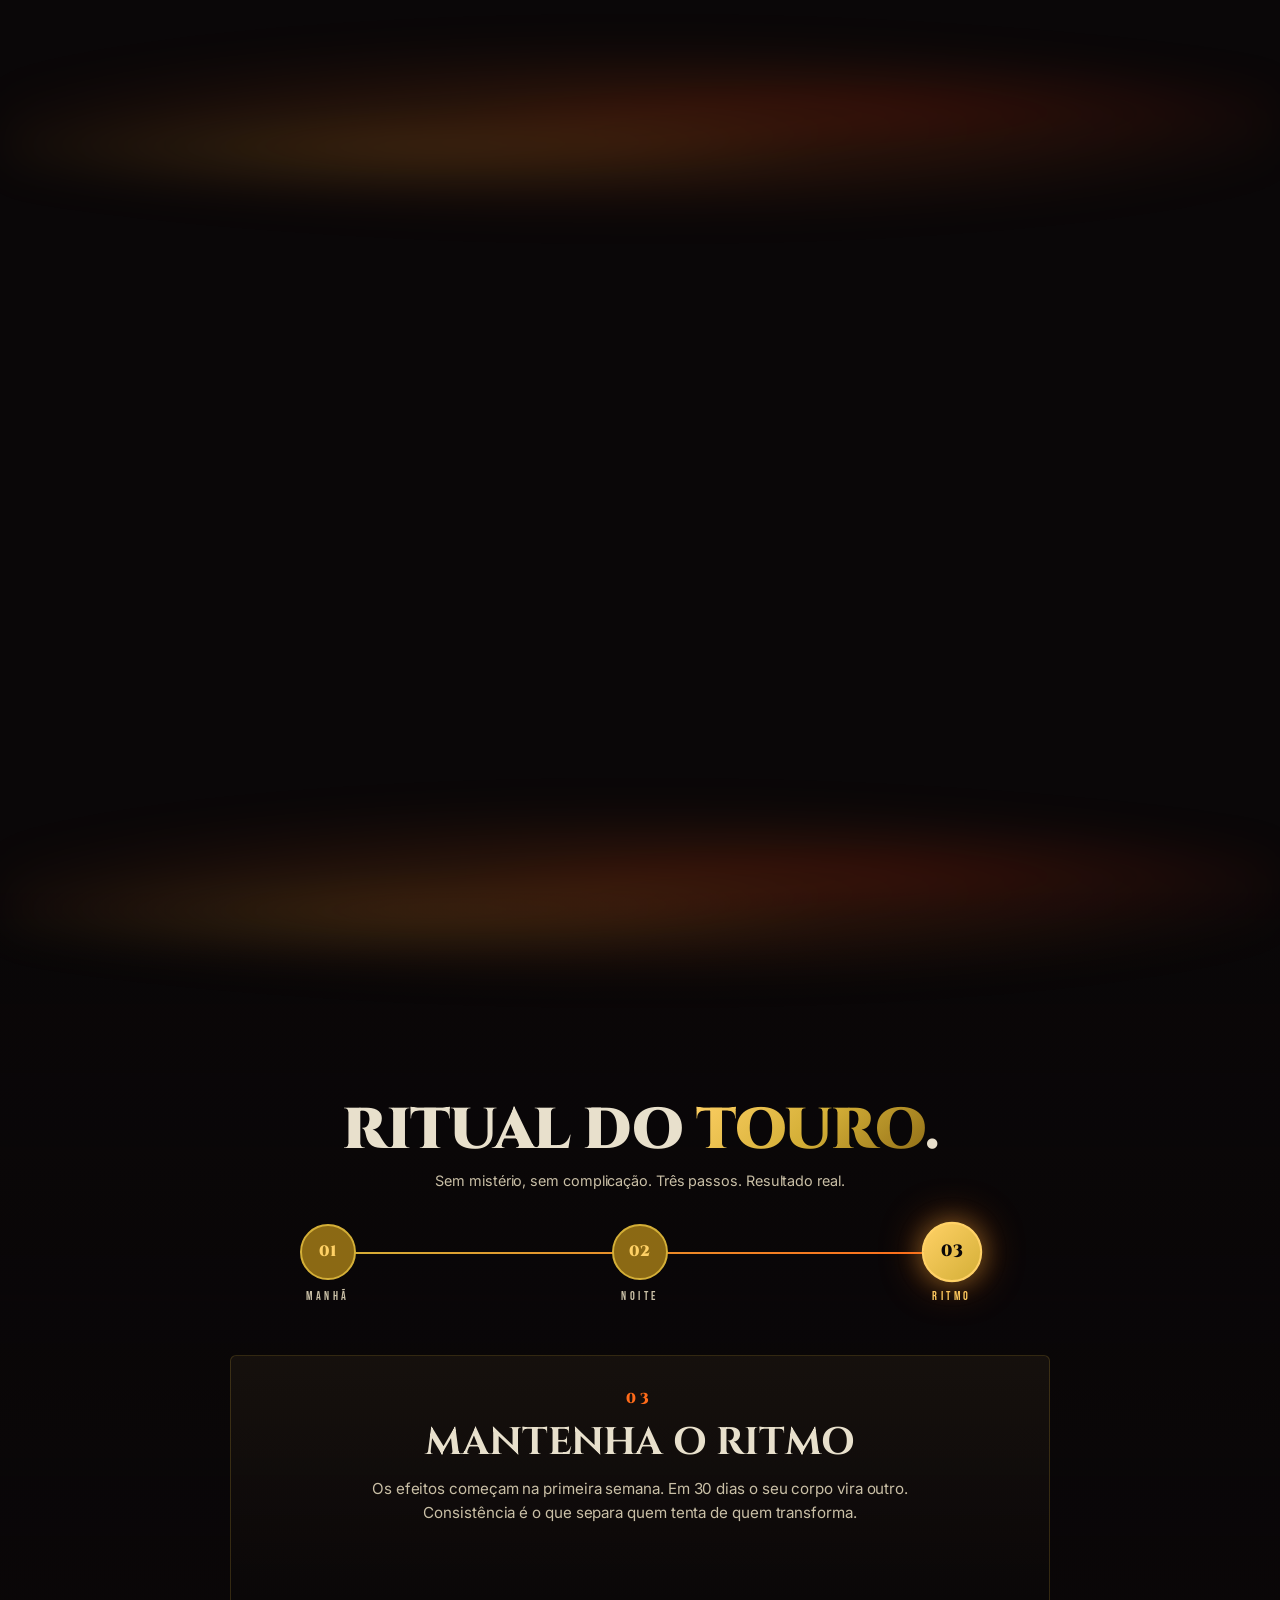
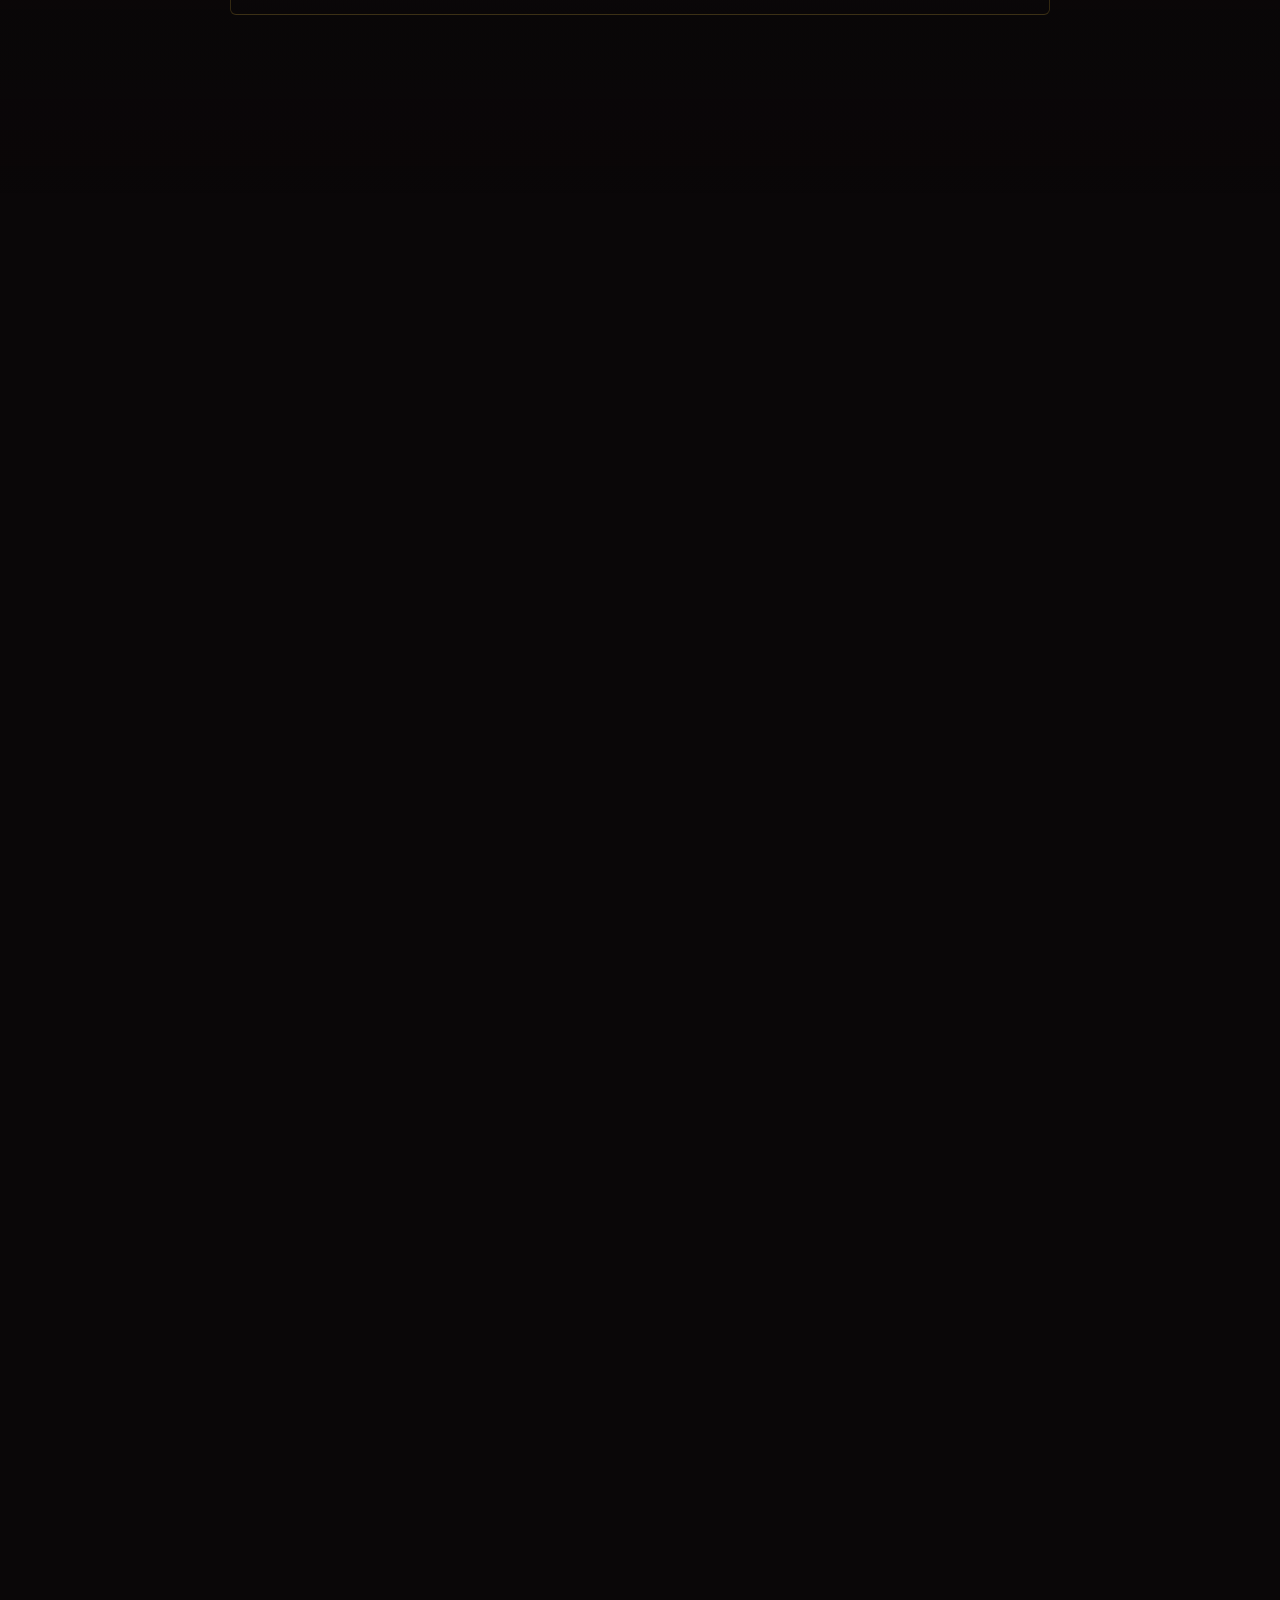
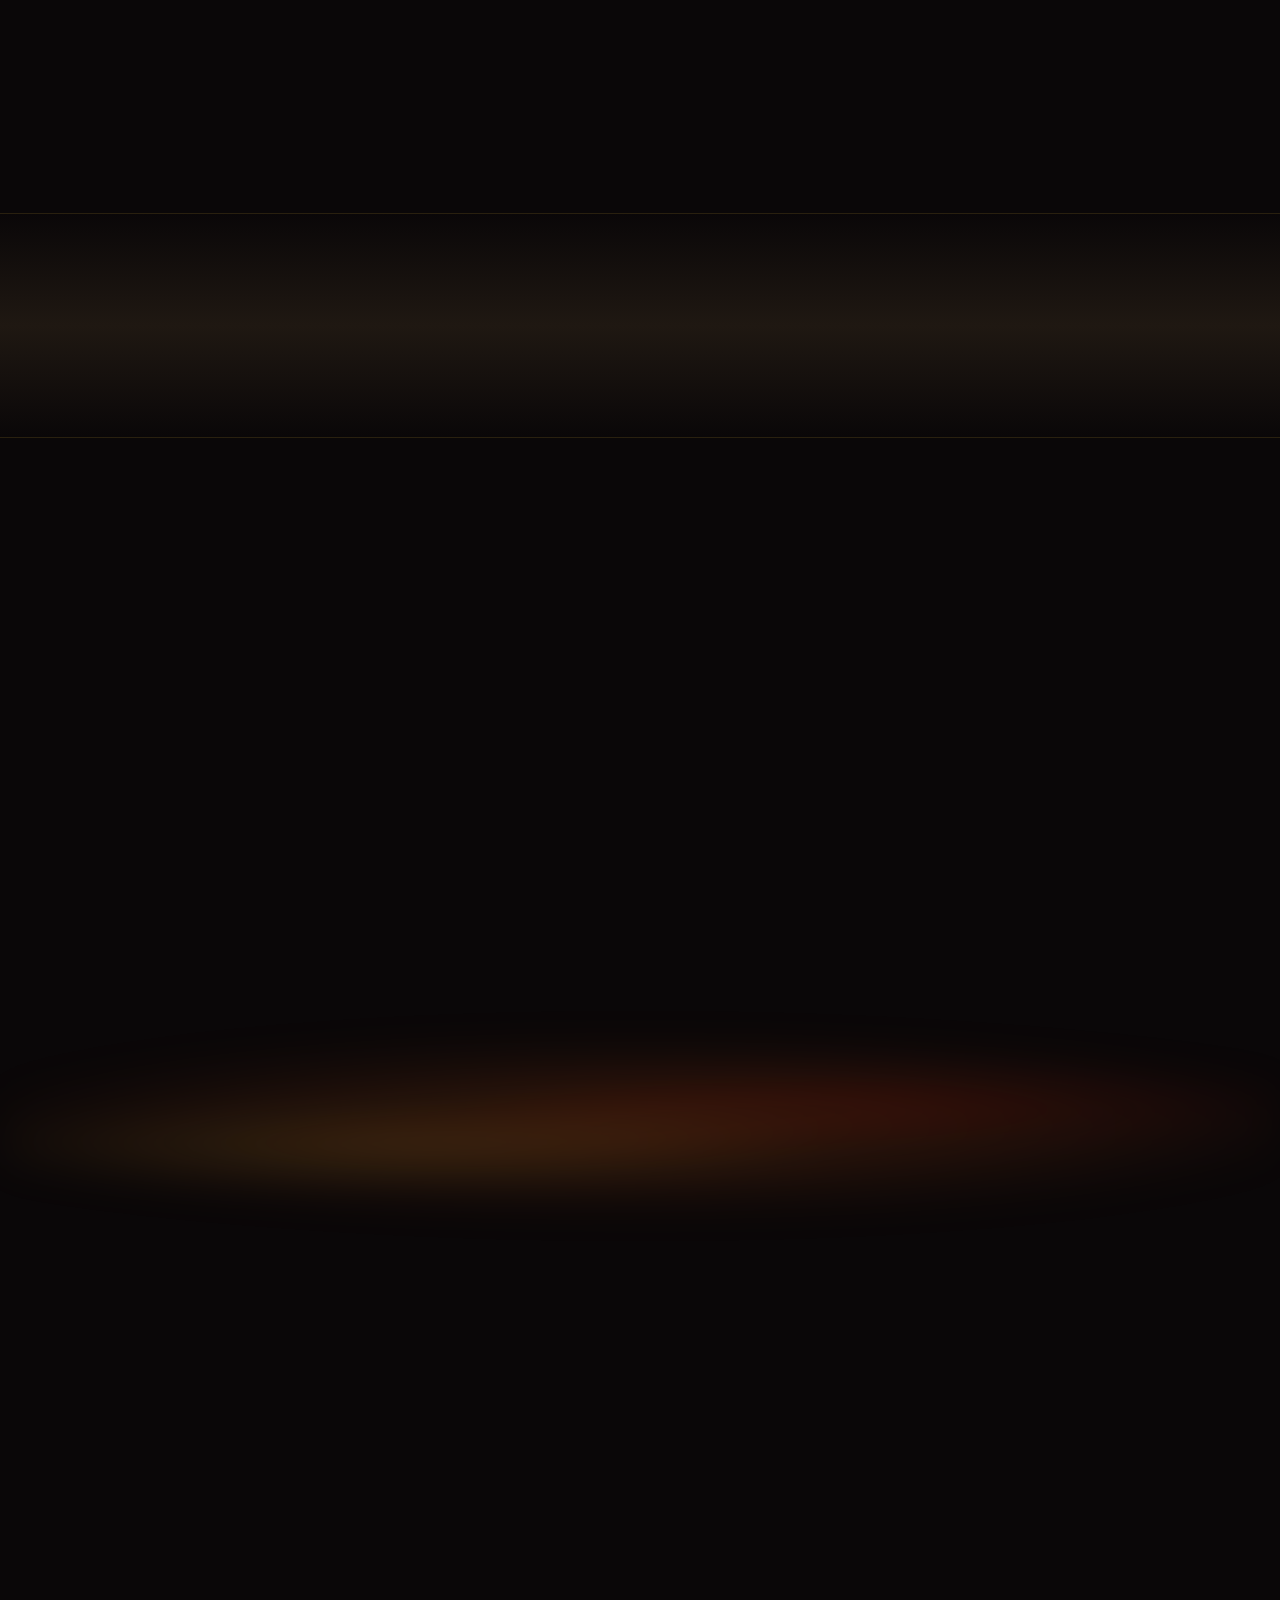
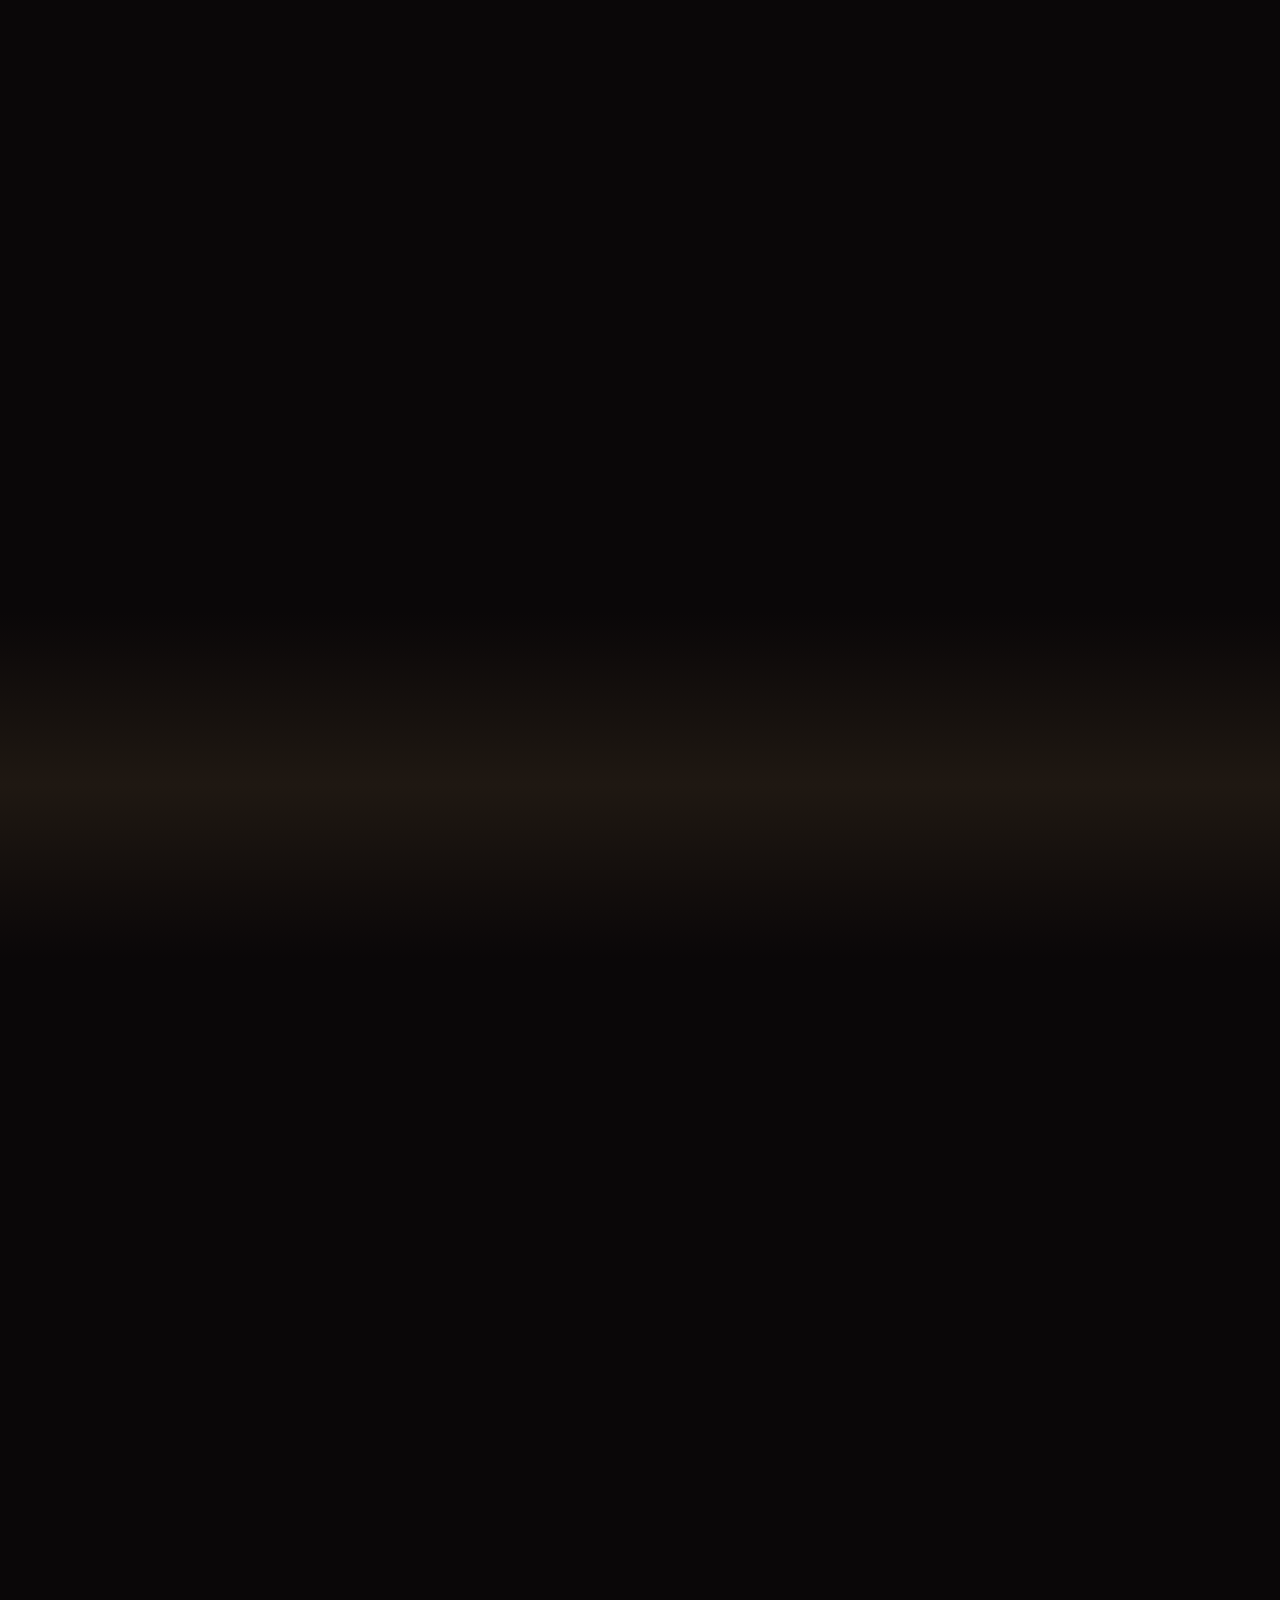
==== commit 7933cffd: "feat: novas fotos (hero, manifesto, formula), pote movido p/ manifesto, fonte menor, bg ritual" ====
--- a/torofila-landing/index.html
+++ b/torofila-landing/index.html
@@ -81,6 +81,14 @@
 
 <!-- ════════════════════════════════ HERO ════════════════════════════════ -->
 <section class="hero" id="hero">
+  <div class="hero__bg" aria-hidden="true">
+    <picture>
+      <source media="(max-width: 768px)" srcset="assets/hero-mobile.jpg" />
+      <img src="assets/hero-desktop.jpg" alt="" fetchpriority="high" decoding="async" />
+    </picture>
+  </div>
+  <div class="hero__overlay" aria-hidden="true"></div>
+
   <div class="hero__title-wrap">
     <h1 class="hero__title">
       Desperte<br/>
@@ -88,15 +96,6 @@
       que existe<br/>
       <em>em você.</em>
     </h1>
-  </div>
-
-  <div class="hero__product">
-    <span class="hero__product-ring" aria-hidden="true"></span>
-    <span class="hero__product-glow" aria-hidden="true"></span>
-    <div class="hero__product-img">
-      <img src="assets/pote.png" alt="Pote Torofila, 60 cápsulas com taurina e feno grego" fetchpriority="high" decoding="async" />
-    </div>
-    <span class="hero__product-pedestal" aria-hidden="true"></span>
   </div>
 
   <div class="hero__bottom">
@@ -154,21 +153,32 @@
 <section class="manifesto reveal" id="manifesto">
   <div class="manifesto__bg" aria-hidden="true">
     <picture>
-      <source media="(max-width: 768px)" srcset="assets/bg-couple-manifesto-mobile.jpg" />
-      <img src="assets/bg-couple-manifesto-desktop.jpg" alt="" loading="lazy" decoding="async" />
+      <source media="(max-width: 768px)" srcset="assets/bg-manifesto2-mobile.jpg" />
+      <img src="assets/bg-manifesto2-desktop.jpg" alt="" loading="lazy" decoding="async" />
     </picture>
   </div>
   <div class="manifesto__overlay" aria-hidden="true"></div>
   <div class="manifesto__grain" aria-hidden="true"></div>
 
-  <div class="manifesto__content">
-    <p class="manifesto__big">
-      Não é só sobre <em>desempenho.</em><br/>
-      É sobre o <em>homem</em> que você ainda pode ser.
-    </p>
-    <p class="manifesto__lede">
-      O cansaço chegou cedo. A vontade sumiu sem avisar. Você vê no espelho um cara que ainda tem fôlego, mas o corpo joga contra. <strong style="color: var(--gold-bright);">Torofila não é mágica, é química.</strong> Taurina e Feno Grego são compostos que o seu corpo conhece, e que faltavam pra você voltar a sentir tesão, vigor e confiança onde mais importa.
-    </p>
+  <div class="manifesto__layout">
+    <div class="manifesto__content">
+      <p class="manifesto__big">
+        Não é só sobre <em>desempenho.</em><br/>
+        É sobre o <em>homem</em> que você ainda pode ser.
+      </p>
+      <p class="manifesto__lede">
+        O cansaço chegou cedo. A vontade sumiu sem avisar. Você vê no espelho um cara que ainda tem fôlego, mas o corpo joga contra. <strong style="color: var(--gold-bright);">Torofila não é mágica, é química.</strong> Taurina e Feno Grego são compostos que o seu corpo conhece, e que faltavam pra você voltar a sentir tesão, vigor e confiança onde mais importa.
+      </p>
+    </div>
+
+    <div class="hero__product">
+      <span class="hero__product-ring" aria-hidden="true"></span>
+      <span class="hero__product-glow" aria-hidden="true"></span>
+      <div class="hero__product-img">
+        <img src="assets/pote.png" alt="Pote Torofila, 60 cápsulas com taurina e feno grego" decoding="async" />
+      </div>
+      <span class="hero__product-pedestal" aria-hidden="true"></span>
+    </div>
   </div>
 </section>
 
@@ -238,8 +248,8 @@
 <section class="product-showcase reveal" id="produto">
   <div class="product-showcase__bg" aria-hidden="true">
     <picture>
-      <source media="(max-width: 768px)" srcset="assets/bg-couple-formula-mobile.jpg" />
-      <img src="assets/bg-couple-formula-desktop.jpg" alt="" loading="lazy" decoding="async" />
+      <source media="(max-width: 768px)" srcset="assets/bg-formula2-mobile.jpg" />
+      <img src="assets/bg-formula2-desktop.jpg" alt="" loading="lazy" decoding="async" />
     </picture>
   </div>
   <div class="product-showcase__overlay" aria-hidden="true"></div>
@@ -333,6 +343,13 @@
 <!-- ════════════════════════════════ RITUAL · jornada scroll-driven ════════════════════════════════ -->
 <section class="ritual-journey" id="ritual" data-steps="3">
   <div class="ritual-journey__sticky">
+    <div class="ritual-journey__bg" aria-hidden="true">
+      <picture>
+        <source media="(max-width: 768px)" srcset="assets/bg-couple-formula-mobile.jpg" />
+        <img src="assets/bg-couple-formula-desktop.jpg" alt="" loading="lazy" decoding="async" />
+      </picture>
+    </div>
+    <div class="ritual-journey__overlay" aria-hidden="true"></div>
     <div class="ritual-journey__head">
       <h2 class="section__title">Ritual do <em>Touro</em>.</h2>
       <p class="section__sub">Sem mistério, sem complicação. Três passos. Resultado real.</p>
--- a/torofila-landing/styles/main.css
+++ b/torofila-landing/styles/main.css
@@ -2079,3 +2079,51 @@
   transform: translateZ(0);
   backface-visibility: hidden;
 }
+
+/* ═══════════════════════════════════════════════════════════════
+   AJUSTES — fotos novas + reposicionamento do pote (2026-05)
+   ═══════════════════════════════════════════════════════════════ */
+
+/* HERO: foto de fundo + coluna única (pote saiu daqui) */
+.hero { grid-template-columns: 1fr; }
+.hero__bg { position: absolute; inset: 0; z-index: 0; overflow: hidden; }
+.hero__bg picture, .hero__bg img { width: 100%; height: 100%; display: block; }
+.hero__bg img {
+  object-fit: cover; object-position: center;
+  filter: contrast(1.05) brightness(0.74);
+  transform: scale(1.04);
+}
+.hero__overlay {
+  position: absolute; inset: 0; z-index: 1; pointer-events: none;
+  background:
+    linear-gradient(180deg, rgba(10,7,8,0.55) 0%, rgba(10,7,8,0.28) 35%, rgba(10,7,8,0.55) 70%, rgba(10,7,8,0.96) 100%),
+    radial-gradient(ellipse 75% 60% at 50% 42%, transparent 30%, rgba(10,7,8,0.45) 100%);
+}
+.hero__title-wrap { align-items: center; text-align: center; }
+
+/* MANIFESTO: layout 2 colunas (texto + pote) e título menor */
+.manifesto__layout {
+  position: relative; z-index: 3;
+  display: grid; grid-template-columns: 1.2fr 0.8fr;
+  gap: clamp(2rem, 5vw, 4rem); align-items: center;
+  width: 100%; max-width: 1200px; margin: 0 auto;
+}
+.manifesto__big { font-size: clamp(1.55rem, 3.8vw, 3.3rem); }
+.manifesto .hero__product { margin: 0 auto; width: clamp(220px, 26vw, 380px); }
+@media (max-width: 768px) {
+  .manifesto__layout { grid-template-columns: 1fr; }
+  .manifesto .hero__product { order: -1; width: clamp(190px, 56vw, 290px); }
+}
+
+/* RITUAL DO TOURO: foto de fundo (a que estava na Fórmula) */
+.ritual-journey__bg { position: absolute; inset: 0; z-index: 0; overflow: hidden; }
+.ritual-journey__bg picture, .ritual-journey__bg img { width: 100%; height: 100%; display: block; }
+.ritual-journey__bg img {
+  object-fit: cover; object-position: center;
+  filter: contrast(1.05) brightness(0.5); opacity: 0.55;
+}
+.ritual-journey__overlay {
+  position: absolute; inset: 0; z-index: 1; pointer-events: none;
+  background: linear-gradient(180deg, rgba(10,7,8,0.88) 0%, rgba(10,7,8,0.6) 45%, rgba(10,7,8,0.92) 100%);
+}
+.ritual-journey__head, .ritual-journey__progress, .ritual-journey__stage { position: relative; z-index: 2; }
